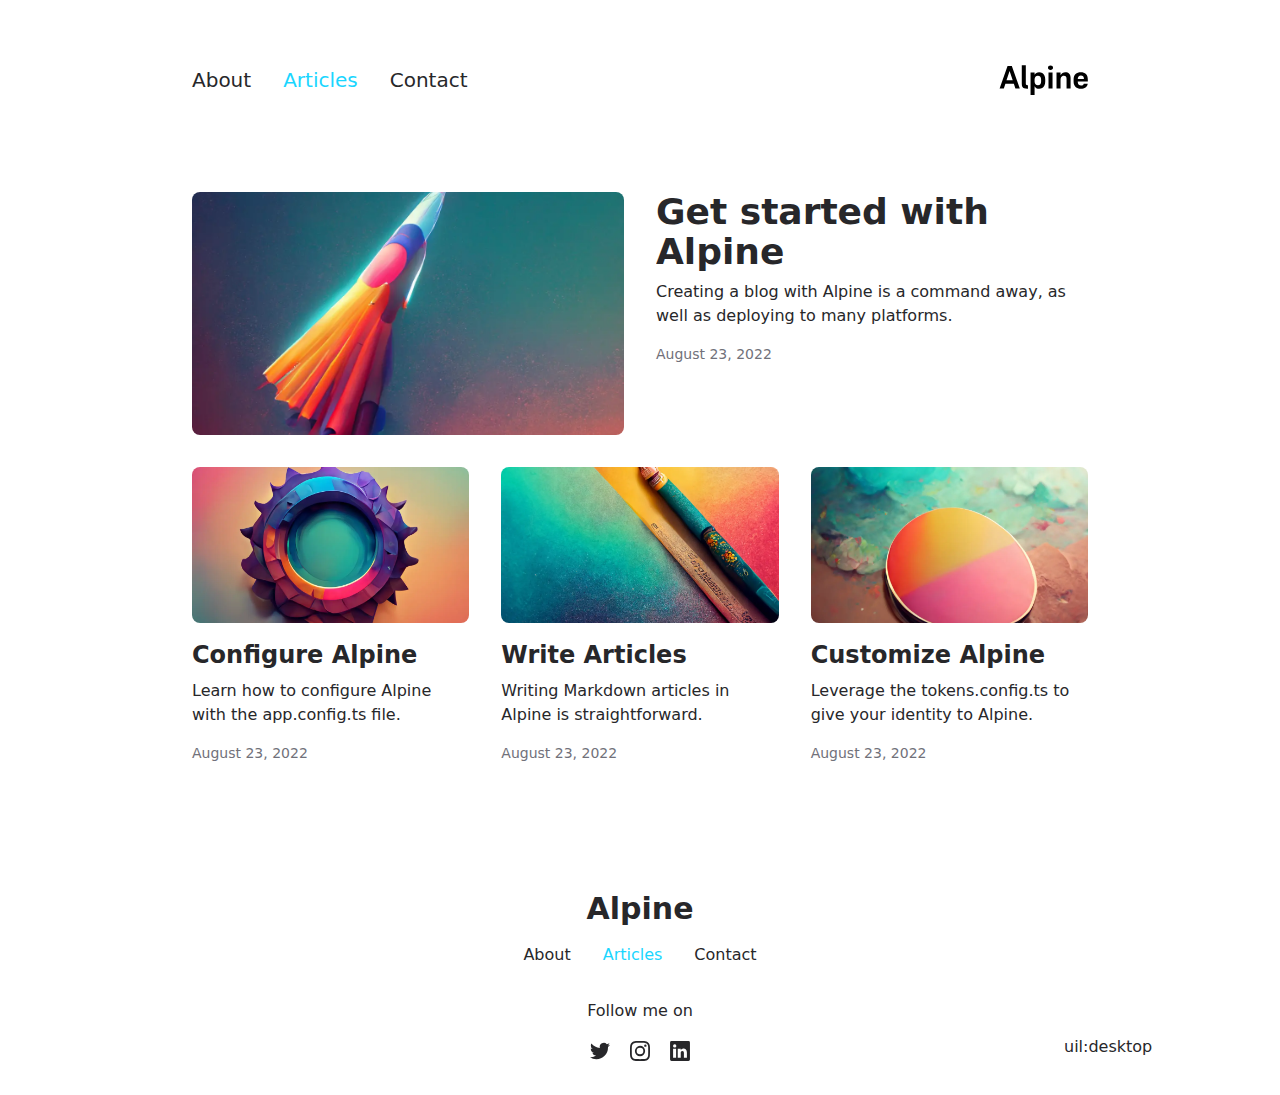
==== articles/index.html @ 78e7facb "Deploying to gh-pages from @ haithanhphan1603/blog@586677e888158ff61d21f6d44b729fbfd42bf43f 🚀" ====
<!DOCTYPE html>
<html  lang="en">
<head><meta charset="utf-8">
<meta name="viewport" content="width=device-width, initial-scale=1">
<title>Articles</title>
<meta name="twitter:card" content="summary_large_image">
<meta name="description" content="The minimalist blog theme">
<meta property="og:description" content="The minimalist blog theme">
<meta property="og:image" content="/social-card-preview.png">
<meta property="og:image:width" content="400">
<meta property="og:image:height" content="300">
<meta property="og:image:alt" content="An image showcasing my project.">
<meta property="og:title" content="Articles">
<link rel="preload" as="fetch" crossorigin="anonymous" href="/articles/_payload.json">
<link rel="stylesheet" href="/_nuxt/entry.Lnhtb9eo.css">
<link rel="stylesheet" href="/_nuxt/DocumentDrivenNotFound.0gCb8jy_.css">
<link rel="stylesheet" href="/_nuxt/ArticlesList.Lme2TAf4.css">
<link rel="stylesheet" href="/_nuxt/ArticlesListItem.BZdU_2dZ.css">
<link rel="stylesheet" href="/_nuxt/ProseA.wyvG_lUW.css">
<link rel="stylesheet" href="/_nuxt/ProseCodeInline.zIu1-oE1.css">
<link rel="modulepreload" as="script" crossorigin href="/_nuxt/entry.OSrW5Cba.js">
<link rel="modulepreload" as="script" crossorigin href="/_nuxt/NuxtImg.T6t4HsKA.js">
<link rel="modulepreload" as="script" crossorigin href="/_nuxt/document-driven.CNthUaro.js">
<link rel="modulepreload" as="script" crossorigin href="/_nuxt/DocumentDrivenEmpty.deJmZ2y0.js">
<link rel="modulepreload" as="script" crossorigin href="/_nuxt/ContentRenderer.tvuaFvgN.js">
<link rel="modulepreload" as="script" crossorigin href="/_nuxt/ContentRendererMarkdown.vue.kQW4PIlb.js">
<link rel="modulepreload" as="script" crossorigin href="/_nuxt/preview.TPAY8MlV.js">
<link rel="modulepreload" as="script" crossorigin href="/_nuxt/DocumentDrivenNotFound.-ArifGBY.js">
<link rel="modulepreload" as="script" crossorigin href="/_nuxt/page.sopPVVrr.js">
<link rel="modulepreload" as="script" crossorigin href="/_nuxt/ContentRendererMarkdown.44DGr2ez.js">
<link rel="modulepreload" as="script" crossorigin href="/_nuxt/ArticlesList.mqd8_Tom.js">
<link rel="modulepreload" as="script" crossorigin href="/_nuxt/ArticlesListItem.IqhJCBpy.js">
<link rel="modulepreload" as="script" crossorigin href="/_nuxt/date.3uOv5BcS.js">
<link rel="modulepreload" as="script" crossorigin href="/_nuxt/ProseA.qpcLcS30.js">
<link rel="modulepreload" as="script" crossorigin href="/_nuxt/ProseCodeInline.ukTe_JAl.js">
<link rel="modulepreload" as="script" crossorigin href="/_nuxt/asyncData.iLBPEeL3.js">
<link rel="modulepreload" as="script" crossorigin href="/_nuxt/query.YrNn_l_o.js">
<link rel="prefetch" as="style" href="/_nuxt/article.I7XTyhhW.css">
<link rel="prefetch" as="script" crossorigin href="/_nuxt/article.efqUaEU6.js">
<link rel="prefetch" as="script" crossorigin href="/_nuxt/default.MolYFq-t.js">
<link rel="prefetch" as="script" crossorigin href="/_nuxt/client-db.C8eiybiB.js">
<link rel="prefetch" as="script" crossorigin href="/_nuxt/slugify.3FPBMlIo.js">
<link rel="prefetch" as="style" href="/_nuxt/useStudio.3MfaGMCn.css">
<link rel="prefetch" as="script" crossorigin href="/_nuxt/useStudio.t5rrAYZ3.js">
<link rel="prefetch" as="style" href="/_nuxt/error-404._LjjY-y0.css">
<link rel="prefetch" as="script" crossorigin href="/_nuxt/error-404.4fEXOcH_.js">
<link rel="prefetch" as="style" href="/_nuxt/error-500.Ke0_YfD7.css">
<link rel="prefetch" as="script" crossorigin href="/_nuxt/error-500.U8IlgF2v.js">
<script type="module" src="/_nuxt/entry.OSrW5Cba.js" crossorigin></script><style id="pinceau-runtime-hydratable">@media{.phy[--]{--puid:vpklLT-v;}.pv-hCcj8q{max-width:var(--elements-container-maxWidth);padding-left:var(--elements-container-padding-mobile);padding-right:var(--elements-container-padding-mobile);}@media (min-width: 475px){.pv-hCcj8q{padding-left:var(--elements-container-padding-xs);padding-right:var(--elements-container-padding-xs);}}@media (min-width: 640px){.pv-hCcj8q{padding-left:var(--elements-container-padding-sm);padding-right:var(--elements-container-padding-sm);}}@media (min-width: 768px){.pv-hCcj8q{padding-left:var(--elements-container-padding-md);padding-right:var(--elements-container-padding-md);}}} </style><style id="pinceau-theme">@media { :root {--pinceau-mq: initial; --alpine-readableLine: 68ch;--alpine-backdrop-backgroundColor: #f4f4f5b3;--prose-code-inline-padding: 0.2rem 0.375rem 0.2rem 0.375rem;--prose-code-block-backdropFilter: contrast(1);--prose-code-block-border-style: solid;--prose-code-block-border-width: 1px;--prose-tbody-tr-borderBottom-style: dashed;--prose-tbody-tr-borderBottom-width: 1px;--prose-th-textAlign: inherit;--prose-thead-borderBottom-style: solid;--prose-thead-borderBottom-width: 1px;--prose-thead-border-style: solid;--prose-thead-border-width: 0px;--prose-table-textAlign: start;--prose-hr-width: 1px;--prose-hr-style: solid;--prose-li-listStylePosition: outside;--prose-ol-li-markerColor: currentColor;--prose-ol-paddingInlineStart: 21px;--prose-ol-listStyleType: decimal;--prose-ul-li-markerColor: currentColor;--prose-ul-paddingInlineStart: 21px;--prose-ul-listStyleType: disc;--prose-blockquote-border-style: solid;--prose-blockquote-border-width: 4px;--prose-blockquote-quotes: '201C' '201D' '2018' '2019';--prose-blockquote-paddingInlineStart: 24px;--prose-a-code-color-hover: currentColor;--prose-a-code-color-static: currentColor;--prose-a-hasCode-borderBottom: none;--prose-a-border-distance: 2px;--prose-a-border-color-hover: currentColor;--prose-a-border-color-static: currentColor;--prose-a-border-style-hover: solid;--prose-a-border-style-static: dashed;--prose-a-border-width: 1px;--prose-a-color-static: inherit;--prose-a-textDecoration: none;--prose-h6-margin: 3rem 0 2rem;--prose-h5-margin: 3rem 0 2rem;--prose-h4-margin: 3rem 0 2rem;--prose-h3-margin: 3rem 0 2rem;--prose-h2-margin: 3rem 0 2rem;--prose-h1-margin: 0 0 2rem;--prose-p-fontSize: 18px;--typography-lead-loose: 2;--typography-lead-relaxed: 1.625;--typography-lead-normal: 1.5;--typography-lead-snug: 1.375;--typography-lead-tight: 1.25;--typography-lead-none: 1;--typography-lead-10: 2.5rem;--typography-lead-9: 2.25rem;--typography-lead-8: 2rem;--typography-lead-7: 1.75rem;--typography-lead-6: 1.5rem;--typography-lead-5: 1.25rem;--typography-lead-4: 1rem;--typography-lead-3: .75rem;--typography-lead-2: .5rem;--typography-lead-1: .025rem;--typography-fontWeight-black: 900;--typography-fontWeight-extrabold: 800;--typography-fontWeight-bold: 700;--typography-fontWeight-semibold: 600;--typography-fontWeight-medium: 500;--typography-fontWeight-normal: 400;--typography-fontWeight-light: 300;--typography-fontWeight-extralight: 200;--typography-fontWeight-thin: 100;--typography-fontSize-9xl: 128px;--typography-fontSize-8xl: 96px;--typography-fontSize-7xl: 72px;--typography-fontSize-6xl: 60px;--typography-fontSize-5xl: 48px;--typography-fontSize-4xl: 36px;--typography-fontSize-3xl: 30px;--typography-fontSize-2xl: 24px;--typography-fontSize-xl: 20px;--typography-fontSize-lg: 18px;--typography-fontSize-base: 16px;--typography-fontSize-sm: 14px;--typography-fontSize-xs: 12px;--typography-letterSpacing-wide: 0.025em;--typography-letterSpacing-tight: -0.025em;--typography-verticalMargin-base: 24px;--typography-verticalMargin-sm: 16px;--elements-border-secondary-hover: [object Object];--elements-backdrop-background: #fffc;--elements-backdrop-filter: saturate(200%) blur(20px);--elements-container-maxWidth: 64rem;--lead-loose: 2;--lead-relaxed: 1.625;--lead-normal: 1.5;--lead-snug: 1.375;--lead-tight: 1.25;--lead-none: 1;--lead-10: 2.5rem;--lead-9: 2.25rem;--lead-8: 2rem;--lead-7: 1.75rem;--lead-6: 1.5rem;--lead-5: 1.25rem;--lead-4: 1rem;--lead-3: .75rem;--lead-2: .5rem;--lead-1: .025rem;--letterSpacing-widest: 0.1em;--letterSpacing-wider: 0.05em;--letterSpacing-wide: 0.025em;--letterSpacing-normal: 0em;--letterSpacing-tight: -0.025em;--letterSpacing-tighter: -0.05em;--fontSize-9xl: 8rem;--fontSize-8xl: 6rem;--fontSize-7xl: 4.5rem;--fontSize-6xl: 3.75rem;--fontSize-5xl: 3rem;--fontSize-4xl: 2.25rem;--fontSize-3xl: 1.875rem;--fontSize-2xl: 1.5rem;--fontSize-xl: 1.25rem;--fontSize-lg: 1.125rem;--fontSize-base: 1rem;--fontSize-sm: 0.875rem;--fontSize-xs: 0.75rem;--fontWeight-black: 900;--fontWeight-extrabold: 800;--fontWeight-bold: 700;--fontWeight-semibold: 600;--fontWeight-medium: 500;--fontWeight-normal: 400;--fontWeight-light: 300;--fontWeight-extralight: 200;--fontWeight-thin: 100;--font-mono: ui-monospace, SFMono-Regular, Menlo, Monaco, Consolas, Liberation Mono, Courier New, monospace;--font-serif: ui-serif, Georgia, Cambria, Times New Roman, Times, serif;--font-sans: ui-sans-serif, system-ui, -apple-system, BlinkMacSystemFont, Segoe UI, Roboto, Helvetica Neue, Arial, Noto Sans, sans-serif, Apple Color Emoji, Segoe UI Emoji, Segoe UI Symbol, Noto Color Emoji;--opacity-total: 1;--opacity-high: 0.8;--opacity-medium: 0.5;--opacity-soft: 0.3;--opacity-light: 0.15;--opacity-bright: 0.1;--opacity-noOpacity: 0;--borderWidth-lg: 3px;--borderWidth-md: 2px;--borderWidth-sm: 1px;--borderWidth-noBorder: 0;--space-rem-875: 0.875rem;--space-rem-625: 0.625rem;--space-rem-375: 0.375rem;--space-rem-125: 0.125rem;--space-px: 1px;--space-128: 32rem;--space-96: 24rem;--space-80: 20rem;--space-72: 18rem;--space-64: 16rem;--space-60: 15rem;--space-56: 14rem;--space-52: 13rem;--space-48: 12rem;--space-44: 11rem;--space-40: 10rem;--space-36: 9rem;--space-32: 8rem;--space-28: 7rem;--space-24: 6rem;--space-20: 5rem;--space-16: 4rem;--space-14: 3.5rem;--space-12: 3rem;--space-11: 2.75rem;--space-10: 2.5rem;--space-9: 2.25rem;--space-8: 2rem;--space-7: 1.75rem;--space-6: 1.5rem;--space-5: 1.25rem;--space-4: 1rem;--space-3: 0.75rem;--space-2: 0.5rem;--space-1: 0.25rem;--space-0: 0px;--size-full: 100%;--size-7xl: 80rem;--size-6xl: 72rem;--size-5xl: 64rem;--size-4xl: 56rem;--size-3xl: 48rem;--size-2xl: 42rem;--size-xl: 36rem;--size-lg: 32rem;--size-md: 28rem;--size-sm: 24rem;--size-xs: 20rem;--size-200: 200px;--size-104: 104px;--size-80: 80px;--size-64: 64px;--size-56: 56px;--size-48: 48px;--size-40: 40px;--size-32: 32px;--size-24: 24px;--size-20: 20px;--size-16: 16px;--size-12: 12px;--size-8: 8px;--size-6: 6px;--size-4: 4px;--size-2: 2px;--size-0: 0px;--radii-full: 9999px;--radii-3xl: 1.75rem;--radii-2xl: 1.5rem;--radii-xl: 1rem;--radii-lg: 0.75rem;--radii-md: 0.5rem;--radii-sm: 0.375rem;--radii-xs: 0.25rem;--radii-2xs: 0.125rem;--radii-none: 0px;--shadow-none: 0px 0px 0px 0px transparent;--shadow-lg: 0px 10px 15px -3px #000000, 0px 4px 6px -4px #000000;--shadow-md: 0px 4px 6px -1px #000000, 0px 2px 4px -2px #000000;--shadow-sm: 0px 1px 3px 0px #000000, 0px 1px 2px -1px #000000;--shadow-xs: 0px 1px 2px 0px #000000;--height-screen: 100vh;--width-screen: 100vw;--color-primary-900: #002e38;--color-primary-800: #005c70;--color-primary-700: #008aa9;--color-primary-600: #00b9e1;--color-primary-500: #1ad6ff;--color-primary-400: #40ddff;--color-primary-300: #66e4ff;--color-primary-200: #8deaff;--color-primary-100: #b3f1ff;--color-primary-50: #d9f8ff;--color-ruby-900: #380011;--color-ruby-800: #700021;--color-ruby-700: #a90032;--color-ruby-600: #e10043;--color-ruby-500: #ff1a5e;--color-ruby-400: #ff4079;--color-ruby-300: #ff6694;--color-ruby-200: #ff8dae;--color-ruby-100: #ffb3c9;--color-ruby-50: #ffd9e4;--color-pink-900: #380025;--color-pink-800: #70004b;--color-pink-700: #a90070;--color-pink-600: #e10095;--color-pink-500: #ff1ab2;--color-pink-400: #ff40bf;--color-pink-300: #ff66cc;--color-pink-200: #ff8dd8;--color-pink-100: #ffb3e5;--color-pink-50: #ffd9f2;--color-purple-900: #190038;--color-purple-800: #330070;--color-purple-700: #4c00a9;--color-purple-600: #6500e1;--color-purple-500: #811aff;--color-purple-400: #9640ff;--color-purple-300: #ab66ff;--color-purple-200: #c08dff;--color-purple-100: #d5b3ff;--color-purple-50: #ead9ff;--color-royalblue-900: #0b0531;--color-royalblue-800: #160a62;--color-royalblue-700: #211093;--color-royalblue-600: #2c15c4;--color-royalblue-500: #4127e8;--color-royalblue-400: #614bec;--color-royalblue-300: #806ff0;--color-royalblue-200: #a093f3;--color-royalblue-100: #c0b7f7;--color-royalblue-50: #dfdbfb;--color-indigoblue-900: #001238;--color-indigoblue-800: #002370;--color-indigoblue-700: #0035a9;--color-indigoblue-600: #0047e1;--color-indigoblue-500: #1a62ff;--color-indigoblue-400: #407cff;--color-indigoblue-300: #6696ff;--color-indigoblue-200: #8db0ff;--color-indigoblue-100: #b3cbff;--color-indigoblue-50: #d9e5ff;--color-blue-900: #002438;--color-blue-800: #004870;--color-blue-700: #006ca9;--color-blue-600: #0090e1;--color-blue-500: #1aadff;--color-blue-400: #40bbff;--color-blue-300: #66c8ff;--color-blue-200: #8dd6ff;--color-blue-100: #b3e4ff;--color-blue-50: #d9f1ff;--color-lightblue-900: #002e38;--color-lightblue-800: #005c70;--color-lightblue-700: #008aa9;--color-lightblue-600: #00b9e1;--color-lightblue-500: #1ad6ff;--color-lightblue-400: #40ddff;--color-lightblue-300: #66e4ff;--color-lightblue-200: #8deaff;--color-lightblue-100: #b3f1ff;--color-lightblue-50: #d9f8ff;--color-teal-900: #062a28;--color-teal-800: #0b544f;--color-teal-700: #117d77;--color-teal-600: #16a79e;--color-teal-500: #1cd1c6;--color-teal-400: #36e4da;--color-teal-300: #5fe9e1;--color-teal-200: #87efe9;--color-teal-100: #aff4f0;--color-teal-50: #d7faf8;--color-pear-900: #2a2b09;--color-pear-800: #545512;--color-pear-700: #7e801b;--color-pear-600: #a8aa24;--color-pear-500: #d0d32f;--color-pear-400: #d8da52;--color-pear-300: #e0e274;--color-pear-200: #e8e997;--color-pear-100: #eff0ba;--color-pear-50: #f7f8dc;--color-red-900: #380300;--color-red-800: #700700;--color-red-700: #a90a00;--color-red-600: #e10e00;--color-red-500: #ff281a;--color-red-400: #ff4c40;--color-red-300: #ff7066;--color-red-200: #ff948d;--color-red-100: #ffb7b3;--color-red-50: #ffdbd9;--color-orange-900: #381800;--color-orange-800: #702f00;--color-orange-700: #a94700;--color-orange-600: #e15e00;--color-orange-500: #ff7a1a;--color-orange-400: #ff9040;--color-orange-300: #ffa666;--color-orange-200: #ffbd8d;--color-orange-100: #ffd3b3;--color-orange-50: #ffe9d9;--color-yellow-900: #362b03;--color-yellow-800: #6d5605;--color-yellow-700: #a38108;--color-yellow-600: #daac0a;--color-yellow-500: #f5c828;--color-yellow-400: #f7d14c;--color-yellow-300: #f8da70;--color-yellow-200: #fae393;--color-yellow-100: #fcedb7;--color-yellow-50: #fdf6db;--color-green-900: #003f25;--color-green-800: #005e38;--color-green-700: #007e4a;--color-green-600: #009d5d;--color-green-500: #00bd6f;--color-green-400: #00dc82;--color-green-300: #30ffaa;--color-green-200: #83ffcc;--color-green-100: #acffdd;--color-green-50: #d6ffee;--color-gray-900: #18181B;--color-gray-800: #27272A;--color-gray-700: #3f3f46;--color-gray-600: #52525B;--color-gray-500: #71717A;--color-gray-400: #a1a1aa;--color-gray-300: #D4d4d8;--color-gray-200: #e4e4e7;--color-gray-100: #f4f4f5;--color-gray-50: #fafafa;--color-black: #0c0c0d;--color-white: #FFFFFF;--media-portrait: only screen and (orientation: portrait);--media-landscape: only screen and (orientation: landscape);--media-rm: (prefers-reduced-motion: reduce);--media-2xl: (min-width: 1536px);--media-xl: (min-width: 1280px);--media-lg: (min-width: 1024px);--media-md: (min-width: 768px);--media-sm: (min-width: 640px);--media-xs: (min-width: 475px);--alpine-body-color: var(--color-gray-800);--alpine-body-backgroundColor: var(--color-white);--prose-code-inline-fontWeight: var(--typography-fontWeight-normal);--prose-code-inline-fontSize: var(--typography-fontSize-sm);--prose-code-inline-borderRadius: var(--radii-xs);--prose-code-block-pre-padding: var(--typography-verticalMargin-sm);--prose-code-block-margin: var(--typography-verticalMargin-base) 0;--prose-code-block-fontSize: var(--typography-fontSize-sm);--prose-tbody-code-inline-fontSize: var(--typography-fontSize-sm);--prose-tbody-td-padding: var(--typography-verticalMargin-sm);--prose-th-fontWeight: var(--typography-fontWeight-semibold);--prose-th-padding: 0 var(--typography-verticalMargin-sm) var(--typography-verticalMargin-sm) var(--typography-verticalMargin-sm);--prose-table-lineHeight: var(--typography-lead-6);--prose-table-fontSize: var(--typography-fontSize-sm);--prose-table-margin: var(--typography-verticalMargin-base) 0;--prose-hr-margin: var(--typography-verticalMargin-base) 0;--prose-li-margin: var(--typography-verticalMargin-sm) 0;--prose-ol-margin: var(--typography-verticalMargin-base) 0;--prose-ul-margin: var(--typography-verticalMargin-base) 0;--prose-blockquote-margin: var(--typography-verticalMargin-base) 0;--prose-a-code-border-style: var(--prose-a-border-style-static);--prose-a-code-border-width: var(--prose-a-border-width);--prose-a-fontWeight: var(--typography-fontWeight-medium);--prose-img-margin: var(--typography-verticalMargin-base) 0;--prose-strong-fontWeight: var(--typography-fontWeight-semibold);--prose-h6-iconSize: var(--typography-fontSize-base);--prose-h6-fontWeight: var(--typography-fontWeight-semibold);--prose-h6-lineHeight: var(--typography-lead-normal);--prose-h6-fontSize: var(--typography-fontSize-lg);--prose-h5-iconSize: var(--typography-fontSize-lg);--prose-h5-fontWeight: var(--typography-fontWeight-semibold);--prose-h5-lineHeight: var(--typography-lead-snug);--prose-h5-fontSize: var(--typography-fontSize-xl);--prose-h4-iconSize: var(--typography-fontSize-lg);--prose-h4-letterSpacing: var(--typography-letterSpacing-tight);--prose-h4-fontWeight: var(--typography-fontWeight-semibold);--prose-h4-lineHeight: var(--typography-lead-snug);--prose-h4-fontSize: var(--typography-fontSize-2xl);--prose-h3-iconSize: var(--typography-fontSize-xl);--prose-h3-letterSpacing: var(--typography-letterSpacing-tight);--prose-h3-fontWeight: var(--typography-fontWeight-semibold);--prose-h3-lineHeight: var(--typography-lead-snug);--prose-h3-fontSize: var(--typography-fontSize-3xl);--prose-h2-iconSize: var(--typography-fontSize-2xl);--prose-h2-letterSpacing: var(--typography-letterSpacing-tight);--prose-h2-fontWeight: var(--typography-fontWeight-semibold);--prose-h2-lineHeight: var(--typography-lead-tight);--prose-h2-fontSize: var(--typography-fontSize-4xl);--prose-h1-iconSize: var(--typography-fontSize-3xl);--prose-h1-letterSpacing: var(--typography-letterSpacing-tight);--prose-h1-fontWeight: var(--typography-fontWeight-bold);--prose-h1-lineHeight: var(--typography-lead-tight);--prose-h1-fontSize: var(--typography-fontSize-5xl);--prose-p-br-margin: var(--typography-verticalMargin-base) 0 0 0;--prose-p-margin: var(--typography-verticalMargin-base) 0;--prose-p-lineHeight: var(--typography-lead-normal);--typography-color-primary-900: var(--color-primary-900);--typography-color-primary-800: var(--color-primary-800);--typography-color-primary-700: var(--color-primary-700);--typography-color-primary-600: var(--color-primary-600);--typography-color-primary-500: var(--color-primary-500);--typography-color-primary-400: var(--color-primary-400);--typography-color-primary-300: var(--color-primary-300);--typography-color-primary-200: var(--color-primary-200);--typography-color-primary-100: var(--color-primary-100);--typography-color-primary-50: var(--color-primary-50);--typography-font-code: var(--font-mono);--typography-font-body: var(--font-sans);--typography-font-display: var(--font-sans);--typography-body-backgroundColor: var(--color-white);--typography-body-color: var(--color-black);--elements-state-danger-borderColor-secondary: var(--color-red-200);--elements-state-danger-borderColor-primary: var(--color-red-100);--elements-state-danger-backgroundColor-secondary: var(--color-red-100);--elements-state-danger-backgroundColor-primary: var(--color-red-50);--elements-state-danger-color-secondary: var(--color-red-600);--elements-state-danger-color-primary: var(--color-red-500);--elements-state-warning-borderColor-secondary: var(--color-yellow-200);--elements-state-warning-borderColor-primary: var(--color-yellow-100);--elements-state-warning-backgroundColor-secondary: var(--color-yellow-100);--elements-state-warning-backgroundColor-primary: var(--color-yellow-50);--elements-state-warning-color-secondary: var(--color-yellow-700);--elements-state-warning-color-primary: var(--color-yellow-600);--elements-state-success-borderColor-secondary: var(--color-green-200);--elements-state-success-borderColor-primary: var(--color-green-100);--elements-state-success-backgroundColor-secondary: var(--color-green-100);--elements-state-success-backgroundColor-primary: var(--color-green-50);--elements-state-success-color-secondary: var(--color-green-600);--elements-state-success-color-primary: var(--color-green-500);--elements-state-info-borderColor-secondary: var(--color-blue-200);--elements-state-info-borderColor-primary: var(--color-blue-100);--elements-state-info-backgroundColor-secondary: var(--color-blue-100);--elements-state-info-backgroundColor-primary: var(--color-blue-50);--elements-state-info-color-secondary: var(--color-blue-600);--elements-state-info-color-primary: var(--color-blue-500);--elements-state-primary-borderColor-secondary: var(--color-primary-200);--elements-state-primary-borderColor-primary: var(--color-primary-100);--elements-state-primary-backgroundColor-secondary: var(--color-primary-100);--elements-state-primary-backgroundColor-primary: var(--color-primary-50);--elements-state-primary-color-secondary: var(--color-primary-700);--elements-state-primary-color-primary: var(--color-primary-600);--elements-surface-secondary-backgroundColor: var(--color-gray-200);--elements-surface-primary-backgroundColor: var(--color-gray-100);--elements-surface-background-base: var(--color-gray-100);--elements-border-secondary-static: var(--color-gray-200);--elements-border-primary-hover: var(--color-gray-200);--elements-border-primary-static: var(--color-gray-100);--elements-container-padding-md: var(--space-16);--elements-container-padding-sm: var(--space-12);--elements-container-padding-xs: var(--space-8);--elements-container-padding-mobile: var(--space-6);--elements-text-secondary-color-hover: var(--color-gray-700);--elements-text-secondary-color-static: var(--color-gray-500);--elements-text-primary-color-static: var(--color-gray-900);--text-6xl-lineHeight: var(--lead-none);--text-6xl-fontSize: var(--fontSize-6xl);--text-5xl-lineHeight: var(--lead-none);--text-5xl-fontSize: var(--fontSize-5xl);--text-4xl-lineHeight: var(--lead-10);--text-4xl-fontSize: var(--fontSize-4xl);--text-3xl-lineHeight: var(--lead-9);--text-3xl-fontSize: var(--fontSize-3xl);--text-2xl-lineHeight: var(--lead-8);--text-2xl-fontSize: var(--fontSize-2xl);--text-xl-lineHeight: var(--lead-7);--text-xl-fontSize: var(--fontSize-xl);--text-lg-lineHeight: var(--lead-7);--text-lg-fontSize: var(--fontSize-lg);--text-base-lineHeight: var(--lead-6);--text-base-fontSize: var(--fontSize-base);--text-sm-lineHeight: var(--lead-5);--text-sm-fontSize: var(--fontSize-sm);--text-xs-lineHeight: var(--lead-4);--text-xs-fontSize: var(--fontSize-xs);--shadow-2xl: 0px 25px 50px -12px var(--color-gray-900);--shadow-xl: 0px 20px 25px -5px var(--color-gray-400), 0px 8px 10px -6px #000000;--color-secondary-900: var(--color-gray-900);--color-secondary-800: var(--color-gray-800);--color-secondary-700: var(--color-gray-700);--color-secondary-600: var(--color-gray-600);--color-secondary-500: var(--color-gray-500);--color-secondary-400: var(--color-gray-400);--color-secondary-300: var(--color-gray-300);--color-secondary-200: var(--color-gray-200);--color-secondary-100: var(--color-gray-100);--color-secondary-50: var(--color-gray-50);--prose-a-code-background-hover: var(--typography-color-primary-50);--prose-a-code-border-color-hover: var(--typography-color-primary-500);--prose-a-color-hover: var(--typography-color-primary-500);--typography-color-secondary-900: var(--color-secondary-900);--typography-color-secondary-800: var(--color-secondary-800);--typography-color-secondary-700: var(--color-secondary-700);--typography-color-secondary-600: var(--color-secondary-600);--typography-color-secondary-500: var(--color-secondary-500);--typography-color-secondary-400: var(--color-secondary-400);--typography-color-secondary-300: var(--color-secondary-300);--typography-color-secondary-200: var(--color-secondary-200);--typography-color-secondary-100: var(--color-secondary-100);--typography-color-secondary-50: var(--color-secondary-50);--prose-code-inline-backgroundColor: var(--typography-color-secondary-100);--prose-code-inline-color: var(--typography-color-secondary-700);--prose-code-block-backgroundColor: var(--typography-color-secondary-100);--prose-code-block-color: var(--typography-color-secondary-700);--prose-code-block-border-color: var(--typography-color-secondary-200);--prose-tbody-tr-borderBottom-color: var(--typography-color-secondary-200);--prose-th-color: var(--typography-color-secondary-600);--prose-thead-borderBottom-color: var(--typography-color-secondary-200);--prose-thead-border-color: var(--typography-color-secondary-300);--prose-hr-color: var(--typography-color-secondary-200);--prose-blockquote-border-color: var(--typography-color-secondary-200);--prose-blockquote-color: var(--typography-color-secondary-500);--prose-a-code-border-color-static: var(--typography-color-secondary-400); } }@media { :root.dark {--pinceau-mq: dark; --alpine-backdrop-backgroundColor: #18181bb3;--prose-code-block-backdropFilter: contrast(1);--prose-ol-li-markerColor: currentColor;--prose-ul-li-markerColor: currentColor;--prose-a-code-color-hover: currentColor;--prose-a-code-color-static: currentColor;--prose-a-border-color-hover: currentColor;--prose-a-border-color-static: currentColor;--prose-a-color-static: inherit;--elements-backdrop-background: #0c0d0ccc;--alpine-body-color: var(--color-gray-200);--alpine-body-backgroundColor: var(--color-black);--typography-body-backgroundColor: var(--color-black);--typography-body-color: var(--color-white);--elements-state-danger-borderColor-secondary: var(--color-red-700);--elements-state-danger-borderColor-primary: var(--color-red-800);--elements-state-danger-backgroundColor-secondary: var(--color-red-800);--elements-state-danger-backgroundColor-primary: var(--color-red-900);--elements-state-danger-color-secondary: var(--color-red-200);--elements-state-danger-color-primary: var(--color-red-300);--elements-state-warning-borderColor-secondary: var(--color-yellow-700);--elements-state-warning-borderColor-primary: var(--color-yellow-800);--elements-state-warning-backgroundColor-secondary: var(--color-yellow-800);--elements-state-warning-backgroundColor-primary: var(--color-yellow-900);--elements-state-warning-color-secondary: var(--color-yellow-200);--elements-state-warning-color-primary: var(--color-yellow-400);--elements-state-success-borderColor-secondary: var(--color-green-700);--elements-state-success-borderColor-primary: var(--color-green-800);--elements-state-success-backgroundColor-secondary: var(--color-green-800);--elements-state-success-backgroundColor-primary: var(--color-green-900);--elements-state-success-color-secondary: var(--color-green-200);--elements-state-success-color-primary: var(--color-green-400);--elements-state-info-borderColor-secondary: var(--color-blue-700);--elements-state-info-borderColor-primary: var(--color-blue-800);--elements-state-info-backgroundColor-secondary: var(--color-blue-800);--elements-state-info-backgroundColor-primary: var(--color-blue-900);--elements-state-info-color-secondary: var(--color-blue-200);--elements-state-info-color-primary: var(--color-blue-400);--elements-state-primary-borderColor-secondary: var(--color-primary-700);--elements-state-primary-borderColor-primary: var(--color-primary-800);--elements-state-primary-backgroundColor-secondary: var(--color-primary-800);--elements-state-primary-backgroundColor-primary: var(--color-primary-900);--elements-state-primary-color-secondary: var(--color-primary-200);--elements-state-primary-color-primary: var(--color-primary-400);--elements-surface-secondary-backgroundColor: var(--color-gray-800);--elements-surface-primary-backgroundColor: var(--color-gray-900);--elements-surface-background-base: var(--color-gray-900);--elements-border-secondary-static: var(--color-gray-800);--elements-border-primary-hover: var(--color-gray-800);--elements-border-primary-static: var(--color-gray-900);--elements-text-secondary-color-hover: var(--color-gray-200);--elements-text-secondary-color-static: var(--color-gray-400);--elements-text-primary-color-static: var(--color-gray-50);--prose-a-code-background-hover: var(--typography-color-primary-900);--prose-a-code-border-color-hover: var(--typography-color-primary-600);--prose-a-color-hover: var(--typography-color-primary-400);--prose-code-inline-backgroundColor: var(--typography-color-secondary-800);--prose-code-inline-color: var(--typography-color-secondary-200);--prose-code-block-backgroundColor: var(--typography-color-secondary-900);--prose-code-block-color: var(--typography-color-secondary-200);--prose-code-block-border-color: var(--typography-color-secondary-800);--prose-tbody-tr-borderBottom-color: var(--typography-color-secondary-800);--prose-th-color: var(--typography-color-secondary-400);--prose-thead-borderBottom-color: var(--typography-color-secondary-800);--prose-thead-border-color: var(--typography-color-secondary-600);--prose-hr-color: var(--typography-color-secondary-800);--prose-blockquote-border-color: var(--typography-color-secondary-700);--prose-blockquote-color: var(--typography-color-secondary-400);--prose-a-code-border-color-static: var(--typography-color-secondary-600); } }</style><script>"use strict";(()=>{const a=window,e=document.documentElement,m=["dark","light"],c=window&&window.localStorage&&window.localStorage.getItem&&window.localStorage.getItem("nuxt-color-mode")||"system";let n=c==="system"?d():c;const l=e.getAttribute("data-color-mode-forced");l&&(n=l),i(n),a["__NUXT_COLOR_MODE__"]={preference:c,value:n,getColorScheme:d,addColorScheme:i,removeColorScheme:f};function i(o){const t=""+o+"",s="";e.classList?e.classList.add(t):e.className+=" "+t,s&&e.setAttribute("data-"+s,o)}function f(o){const t=""+o+"",s="";e.classList?e.classList.remove(t):e.className=e.className.replace(new RegExp(t,"g"),""),s&&e.removeAttribute("data-"+s)}function r(o){return a.matchMedia("(prefers-color-scheme"+o+")")}function d(){if(a.matchMedia&&r("").media!=="not all"){for(const o of m)if(r(":"+o).matches)return o}return"light"}})();
</script></head>
<body ><div id="__nuxt"><div class="container pv-hCcj8q pc-vpklLT app-layout" data-v-924bae44 data-v-cdba8512><!--[--><div class="nuxt-progress" style="width:0%;height:3px;opacity:0;background-size:Infinity% auto;" data-v-924bae44></div><header class="right" data-v-924bae44 data-v-54b033ed><div class="menu" data-v-54b033ed><button aria-label="Navigation Menu" data-v-54b033ed><svg width="24" height="24" viewBox="0 0 68 68" fill="currentColor" xmlns="http://www.w3.org/2000/svg" data-v-54b033ed><path d="M8 34C8 32.1362 8 31.2044 8.30448 30.4693C8.71046 29.4892 9.48915 28.7105 10.4693 28.3045C11.2044 28 12.1362 28 14 28C15.8638 28 16.7956 28 17.5307 28.3045C18.5108 28.7105 19.2895 29.4892 19.6955 30.4693C20 31.2044 20 32.1362 20 34C20 35.8638 20 36.7956 19.6955 37.5307C19.2895 38.5108 18.5108 39.2895 17.5307 39.6955C16.7956 40 15.8638 40 14 40C12.1362 40 11.2044 40 10.4693 39.6955C9.48915 39.2895 8.71046 38.5108 8.30448 37.5307C8 36.7956 8 35.8638 8 34Z" data-v-54b033ed></path><path d="M28 34C28 32.1362 28 31.2044 28.3045 30.4693C28.7105 29.4892 29.4892 28.7105 30.4693 28.3045C31.2044 28 32.1362 28 34 28C35.8638 28 36.7956 28 37.5307 28.3045C38.5108 28.7105 39.2895 29.4892 39.6955 30.4693C40 31.2044 40 32.1362 40 34C40 35.8638 40 36.7956 39.6955 37.5307C39.2895 38.5108 38.5108 39.2895 37.5307 39.6955C36.7956 40 35.8638 40 34 40C32.1362 40 31.2044 40 30.4693 39.6955C29.4892 39.2895 28.7105 38.5108 28.3045 37.5307C28 36.7956 28 35.8638 28 34Z" data-v-54b033ed></path><path d="M48 34C48 32.1362 48 31.2044 48.3045 30.4693C48.7105 29.4892 49.4892 28.7105 50.4693 28.3045C51.2044 28 52.1362 28 54 28C55.8638 28 56.7956 28 57.5307 28.3045C58.5108 28.7105 59.2895 29.4892 59.6955 30.4693C60 31.2044 60 32.1362 60 34C60 35.8638 60 36.7956 59.6955 37.5307C59.2895 38.5108 58.5108 39.2895 57.5307 39.6955C56.7956 40 55.8638 40 54 40C52.1362 40 51.2044 40 50.4693 39.6955C49.4892 39.2895 48.7105 38.5108 48.3045 37.5307C48 36.7956 48 35.8638 48 34Z" data-v-54b033ed></path></svg></button></div><div class="overlay" data-v-54b033ed><nav data-v-54b033ed data-v-127c0407><ul data-v-127c0407><!--[--><li data-v-127c0407><a href="/" class="" data-v-127c0407><span class="underline-fx" data-v-127c0407></span> About</a></li><li data-v-127c0407><a aria-current="page" href="/articles" class="router-link-active router-link-exact-active" data-v-127c0407><span class="underline-fx" data-v-127c0407></span> Articles</a></li><li data-v-127c0407><a href="/contact" class="" data-v-127c0407><span class="underline-fx" data-v-127c0407></span> Contact</a></li><!--]--></ul></nav></div><div class="logo" data-v-54b033ed><a href="/" class="" data-v-54b033ed><img src="/logo-dark.svg" class="dark-img" alt="alpine" width="89" height="31" data-v-54b033ed><img src="/logo.svg" class="light-img" alt="alpine" width="89" height="31" data-v-54b033ed></a></div><div class="main-nav" data-v-54b033ed><nav data-v-54b033ed data-v-127c0407><ul data-v-127c0407><!--[--><li data-v-127c0407><a href="/" class="" data-v-127c0407><span class="underline-fx" data-v-127c0407></span> About</a></li><li data-v-127c0407><a aria-current="page" href="/articles" class="router-link-active router-link-exact-active" data-v-127c0407><span class="underline-fx" data-v-127c0407></span> Articles</a></li><li data-v-127c0407><a href="/contact" class="" data-v-127c0407><span class="underline-fx" data-v-127c0407></span> Contact</a></li><!--]--></ul></nav></div></header><!--[--><div class="document-driven-page"><main><!--[--><div><div class="articles-list" data-v-664964bf><div class="featured" data-v-664964bf><article class="featured" data-v-664964bf data-v-d4b49497><div class="image" data-v-d4b49497><!----><a href="/articles/get-started" class="" data-v-d4b49497><img src="/articles/get-started.webp" alt="Get started with Alpine" width="16" height="9" data-v-d4b49497></a></div><div class="content" data-v-d4b49497><a href="/articles/get-started" class="headline" data-v-d4b49497><h1 data-v-d4b49497>Get started with Alpine</h1></a><p class="description" data-v-d4b49497>Creating a blog with Alpine is a command away, as well as deploying to many platforms.</p><time data-v-d4b49497>August 23, 2022</time></div></article></div><div class="layout" data-v-664964bf><!--[--><article class="" data-v-664964bf data-v-d4b49497><div class="image" data-v-d4b49497><!----><a href="/articles/configure" class="" data-v-d4b49497><img src="/articles/configure-alpine.webp" alt="Configure Alpine" width="16" height="9" data-v-d4b49497></a></div><div class="content" data-v-d4b49497><a href="/articles/configure" class="headline" data-v-d4b49497><h1 data-v-d4b49497>Configure Alpine</h1></a><p class="description" data-v-d4b49497>Learn how to configure Alpine with the app.config.ts file.</p><time data-v-d4b49497>August 23, 2022</time></div></article><article class="" data-v-664964bf data-v-d4b49497><div class="image" data-v-d4b49497><!----><a href="/articles/write-articles" class="" data-v-d4b49497><img src="/articles/write-articles.webp" alt="Write Articles" width="16" height="9" data-v-d4b49497></a></div><div class="content" data-v-d4b49497><a href="/articles/write-articles" class="headline" data-v-d4b49497><h1 data-v-d4b49497>Write Articles</h1></a><p class="description" data-v-d4b49497>Writing Markdown articles in Alpine is straightforward.</p><time data-v-d4b49497>August 23, 2022</time></div></article><article class="" data-v-664964bf data-v-d4b49497><div class="image" data-v-d4b49497><!----><a href="/articles/design-tokens" class="" data-v-d4b49497><img src="/articles/design-tokens.webp" alt="Customize Alpine" width="16" height="9" data-v-d4b49497></a></div><div class="content" data-v-d4b49497><a href="/articles/design-tokens" class="headline" data-v-d4b49497><h1 data-v-d4b49497>Customize Alpine</h1></a><p class="description" data-v-d4b49497>Leverage the tokens.config.ts to give your identity to Alpine.</p><time data-v-d4b49497>August 23, 2022</time></div></article><!--]--></div></div></div><!--]--></main></div><!--]--><footer class="center" data-v-924bae44 data-v-ad2e3b5c><a href="https://www.github.com/nuxt-themes/alpine" rel="noopener noreferrer" class="credits" data-v-ad2e3b5c>Alpine</a><div class="navigation" data-v-ad2e3b5c><nav data-v-ad2e3b5c data-v-127c0407><ul data-v-127c0407><!--[--><li data-v-127c0407><a href="/" class="" data-v-127c0407><span class="underline-fx" data-v-127c0407></span> About</a></li><li data-v-127c0407><a aria-current="page" href="/articles" class="router-link-active router-link-exact-active" data-v-127c0407><span class="underline-fx" data-v-127c0407></span> Articles</a></li><li data-v-127c0407><a href="/contact" class="" data-v-127c0407><span class="underline-fx" data-v-127c0407></span> Contact</a></li><!--]--></ul></nav></div><p class="message" data-v-ad2e3b5c>Follow me on</p><div class="icons" data-v-ad2e3b5c><div class="social" data-v-ad2e3b5c><!--[--><a href="https://twitter.com/nuxtlabs" rel="noopener noreferrer" target="_blank" title="nuxtlabs" aria-label="nuxtlabs" data-v-4d983568><svg xmlns="http://www.w3.org/2000/svg" xmlns:xlink="http://www.w3.org/1999/xlink" aria-hidden="true" role="img" class="icon" data-v-4d983568 style="" width="1em" height="1em" viewBox="0 0 24 24" data-v-15b4e49d><path fill="currentColor" d="M22 5.8a8.49 8.49 0 0 1-2.36.64a4.13 4.13 0 0 0 1.81-2.27a8.21 8.21 0 0 1-2.61 1a4.1 4.1 0 0 0-7 3.74a11.64 11.64 0 0 1-8.45-4.29a4.16 4.16 0 0 0-.55 2.07a4.09 4.09 0 0 0 1.82 3.41a4.05 4.05 0 0 1-1.86-.51v.05a4.1 4.1 0 0 0 3.3 4a3.93 3.93 0 0 1-1.1.17a4.9 4.9 0 0 1-.77-.07a4.11 4.11 0 0 0 3.83 2.84A8.22 8.22 0 0 1 3 18.34a7.93 7.93 0 0 1-1-.06a11.57 11.57 0 0 0 6.29 1.85A11.59 11.59 0 0 0 20 8.45v-.53a8.43 8.43 0 0 0 2-2.12"/></svg></a><a href="https://instagram.com/atinuxt" rel="noopener noreferrer" target="_blank" title="atinuxt" aria-label="atinuxt" data-v-4d983568><svg xmlns="http://www.w3.org/2000/svg" xmlns:xlink="http://www.w3.org/1999/xlink" aria-hidden="true" role="img" class="icon" data-v-4d983568 style="" width="1em" height="1em" viewBox="0 0 24 24" data-v-15b4e49d><path fill="currentColor" d="M17.34 5.46a1.2 1.2 0 1 0 1.2 1.2a1.2 1.2 0 0 0-1.2-1.2m4.6 2.42a7.59 7.59 0 0 0-.46-2.43a4.94 4.94 0 0 0-1.16-1.77a4.7 4.7 0 0 0-1.77-1.15a7.3 7.3 0 0 0-2.43-.47C15.06 2 14.72 2 12 2s-3.06 0-4.12.06a7.3 7.3 0 0 0-2.43.47a4.78 4.78 0 0 0-1.77 1.15a4.7 4.7 0 0 0-1.15 1.77a7.3 7.3 0 0 0-.47 2.43C2 8.94 2 9.28 2 12s0 3.06.06 4.12a7.3 7.3 0 0 0 .47 2.43a4.7 4.7 0 0 0 1.15 1.77a4.78 4.78 0 0 0 1.77 1.15a7.3 7.3 0 0 0 2.43.47C8.94 22 9.28 22 12 22s3.06 0 4.12-.06a7.3 7.3 0 0 0 2.43-.47a4.7 4.7 0 0 0 1.77-1.15a4.85 4.85 0 0 0 1.16-1.77a7.59 7.59 0 0 0 .46-2.43c0-1.06.06-1.4.06-4.12s0-3.06-.06-4.12M20.14 16a5.61 5.61 0 0 1-.34 1.86a3.06 3.06 0 0 1-.75 1.15a3.19 3.19 0 0 1-1.15.75a5.61 5.61 0 0 1-1.86.34c-1 .05-1.37.06-4 .06s-3 0-4-.06a5.73 5.73 0 0 1-1.94-.3a3.27 3.27 0 0 1-1.1-.75a3 3 0 0 1-.74-1.15a5.54 5.54 0 0 1-.4-1.9c0-1-.06-1.37-.06-4s0-3 .06-4a5.54 5.54 0 0 1 .35-1.9A3 3 0 0 1 5 5a3.14 3.14 0 0 1 1.1-.8A5.73 5.73 0 0 1 8 3.86c1 0 1.37-.06 4-.06s3 0 4 .06a5.61 5.61 0 0 1 1.86.34a3.06 3.06 0 0 1 1.19.8a3.06 3.06 0 0 1 .75 1.1a5.61 5.61 0 0 1 .34 1.9c.05 1 .06 1.37.06 4s-.01 3-.06 4M12 6.87A5.13 5.13 0 1 0 17.14 12A5.12 5.12 0 0 0 12 6.87m0 8.46A3.33 3.33 0 1 1 15.33 12A3.33 3.33 0 0 1 12 15.33"/></svg></a><a href="https://www.linkedin.com/company/nuxtlabs" rel="noopener noreferrer" target="_blank" title="LinkedIn" aria-label="LinkedIn" data-v-4d983568><svg xmlns="http://www.w3.org/2000/svg" xmlns:xlink="http://www.w3.org/1999/xlink" aria-hidden="true" role="img" class="icon" data-v-4d983568 style="" width="1em" height="1em" viewBox="0 0 24 24" data-v-15b4e49d><path fill="currentColor" d="M20.47 2H3.53a1.45 1.45 0 0 0-1.47 1.43v17.14A1.45 1.45 0 0 0 3.53 22h16.94a1.45 1.45 0 0 0 1.47-1.43V3.43A1.45 1.45 0 0 0 20.47 2M8.09 18.74h-3v-9h3ZM6.59 8.48a1.56 1.56 0 1 1 0-3.12a1.57 1.57 0 1 1 0 3.12m12.32 10.26h-3v-4.83c0-1.21-.43-2-1.52-2A1.65 1.65 0 0 0 12.85 13a2 2 0 0 0-.1.73v5h-3v-9h3V11a3 3 0 0 1 2.71-1.5c2 0 3.45 1.29 3.45 4.06Z"/></svg></a><!--]--></div><div class="color-mode-switch" data-v-ad2e3b5c><button aria-label="Color Mode" data-v-ad2e3b5c data-v-837e7bee><span data-v-837e7bee></span></button></div></div></footer><!--]--></div></div><script type="application/json" id="__NUXT_DATA__" data-ssr="true" data-src="/articles/_payload.json">[{"state":1,"once":79,"_errors":81,"serverRendered":51,"path":7,"prerenderedAt":84},["Reactive",2],{"$sdd-pages":3,"$sdd-surrounds":29,"$sdd-globals":47,"$scolor-mode":49,"$sdd-navigation":52,"$sicons":70},["ShallowRef",4],["ShallowReactive",5],{"/articles":6},{"_path":7,"_dir":8,"_draft":9,"_partial":9,"_locale":8,"title":10,"description":8,"layout":11,"body":12,"_type":24,"_id":25,"_source":26,"_file":27,"_extension":28},"/articles","",false,"Articles","page",{"type":13,"children":14,"toc":21},"root",[15],{"type":16,"tag":17,"props":18,"children":20},"element","articles-list",{"path":19},"articles",[],{"title":8,"searchDepth":22,"depth":22,"links":23},2,[],"markdown","content:2.articles.md","content","2.articles.md","md",["ShallowRef",30],["ShallowReactive",31],{"/articles":32},[33,42],{"_path":34,"_dir":8,"_draft":9,"_partial":9,"_locale":8,"title":35,"description":36,"layout":37,"head":38,"_type":24,"_id":40,"_source":26,"_file":41,"_extension":28},"/","About","An open source blog theme powered by Nuxt.","default",{"title":39},"Alpine","content:1.index.md","1.index.md",{"_path":43,"_dir":8,"_draft":9,"_partial":9,"_locale":8,"title":44,"description":8,"layout":37,"_type":24,"_id":45,"_source":26,"_file":46,"_extension":28},"/contact","Contact","content:3.contact.md","3.contact.md",["ShallowRef",48],{},{"preference":50,"value":50,"unknown":51,"forced":9},"system",true,[53,54,69],{"title":35,"_path":34,"layout":37},{"title":10,"_path":7,"children":55,"layout":11},[56,60,63,66],{"title":57,"_path":58,"layout":59},"Get started with Alpine","/articles/get-started","article",{"title":61,"_path":62,"layout":59},"Configure Alpine","/articles/configure",{"title":64,"_path":65,"layout":59},"Write Articles","/articles/write-articles",{"title":67,"_path":68,"layout":59},"Customize Alpine","/articles/design-tokens",{"title":44,"_path":43,"layout":37},{"uil:twitter":71,"uil:instagram":75,"uil:linkedin":77},{"left":72,"top":72,"width":73,"height":73,"rotate":72,"vFlip":9,"hFlip":9,"body":74},0,24,"\u003Cpath fill=\"currentColor\" d=\"M22 5.8a8.49 8.49 0 0 1-2.36.64a4.13 4.13 0 0 0 1.81-2.27a8.21 8.21 0 0 1-2.61 1a4.1 4.1 0 0 0-7 3.74a11.64 11.64 0 0 1-8.45-4.29a4.16 4.16 0 0 0-.55 2.07a4.09 4.09 0 0 0 1.82 3.41a4.05 4.05 0 0 1-1.86-.51v.05a4.1 4.1 0 0 0 3.3 4a3.93 3.93 0 0 1-1.1.17a4.9 4.9 0 0 1-.77-.07a4.11 4.11 0 0 0 3.83 2.84A8.22 8.22 0 0 1 3 18.34a7.93 7.93 0 0 1-1-.06a11.57 11.57 0 0 0 6.29 1.85A11.59 11.59 0 0 0 20 8.45v-.53a8.43 8.43 0 0 0 2-2.12\"/>",{"left":72,"top":72,"width":73,"height":73,"rotate":72,"vFlip":9,"hFlip":9,"body":76},"\u003Cpath fill=\"currentColor\" d=\"M17.34 5.46a1.2 1.2 0 1 0 1.2 1.2a1.2 1.2 0 0 0-1.2-1.2m4.6 2.42a7.59 7.59 0 0 0-.46-2.43a4.94 4.94 0 0 0-1.16-1.77a4.7 4.7 0 0 0-1.77-1.15a7.3 7.3 0 0 0-2.43-.47C15.06 2 14.72 2 12 2s-3.06 0-4.12.06a7.3 7.3 0 0 0-2.43.47a4.78 4.78 0 0 0-1.77 1.15a4.7 4.7 0 0 0-1.15 1.77a7.3 7.3 0 0 0-.47 2.43C2 8.94 2 9.28 2 12s0 3.06.06 4.12a7.3 7.3 0 0 0 .47 2.43a4.7 4.7 0 0 0 1.15 1.77a4.78 4.78 0 0 0 1.77 1.15a7.3 7.3 0 0 0 2.43.47C8.94 22 9.28 22 12 22s3.06 0 4.12-.06a7.3 7.3 0 0 0 2.43-.47a4.7 4.7 0 0 0 1.77-1.15a4.85 4.85 0 0 0 1.16-1.77a7.59 7.59 0 0 0 .46-2.43c0-1.06.06-1.4.06-4.12s0-3.06-.06-4.12M20.14 16a5.61 5.61 0 0 1-.34 1.86a3.06 3.06 0 0 1-.75 1.15a3.19 3.19 0 0 1-1.15.75a5.61 5.61 0 0 1-1.86.34c-1 .05-1.37.06-4 .06s-3 0-4-.06a5.73 5.73 0 0 1-1.94-.3a3.27 3.27 0 0 1-1.1-.75a3 3 0 0 1-.74-1.15a5.54 5.54 0 0 1-.4-1.9c0-1-.06-1.37-.06-4s0-3 .06-4a5.54 5.54 0 0 1 .35-1.9A3 3 0 0 1 5 5a3.14 3.14 0 0 1 1.1-.8A5.73 5.73 0 0 1 8 3.86c1 0 1.37-.06 4-.06s3 0 4 .06a5.61 5.61 0 0 1 1.86.34a3.06 3.06 0 0 1 1.19.8a3.06 3.06 0 0 1 .75 1.1a5.61 5.61 0 0 1 .34 1.9c.05 1 .06 1.37.06 4s-.01 3-.06 4M12 6.87A5.13 5.13 0 1 0 17.14 12A5.12 5.12 0 0 0 12 6.87m0 8.46A3.33 3.33 0 1 1 15.33 12A3.33 3.33 0 0 1 12 15.33\"/>",{"left":72,"top":72,"width":73,"height":73,"rotate":72,"vFlip":9,"hFlip":9,"body":78},"\u003Cpath fill=\"currentColor\" d=\"M20.47 2H3.53a1.45 1.45 0 0 0-1.47 1.43v17.14A1.45 1.45 0 0 0 3.53 22h16.94a1.45 1.45 0 0 0 1.47-1.43V3.43A1.45 1.45 0 0 0 20.47 2M8.09 18.74h-3v-9h3ZM6.59 8.48a1.56 1.56 0 1 1 0-3.12a1.57 1.57 0 1 1 0 3.12m12.32 10.26h-3v-4.83c0-1.21-.43-2-1.52-2A1.65 1.65 0 0 0 12.85 13a2 2 0 0 0-.1.73v5h-3v-9h3V11a3 3 0 0 1 2.71-1.5c2 0 3.45 1.29 3.45 4.06Z\"/>",["Reactive",80],["Set"],["Reactive",82],{"articles":83},null,1704442786835]</script>
<script>window.__NUXT__={};window.__NUXT__.config={public:{FORMSPREE_URL:"",plausible:{hashMode:false,trackLocalhost:false,domain:"",apiHost:"https://plausible.io",autoPageviews:true,autoOutboundTracking:false},studio:{apiURL:"https://api.nuxt.studio"},mdc:{components:{prose:true,map:{p:"prose-p",a:"prose-a",blockquote:"prose-blockquote","code-inline":"prose-code-inline",code:"ProseCodeInline",em:"prose-em",h1:"prose-h1",h2:"prose-h2",h3:"prose-h3",h4:"prose-h4",h5:"prose-h5",h6:"prose-h6",hr:"prose-hr",img:"prose-img",ul:"prose-ul",ol:"prose-ol",li:"prose-li",strong:"prose-strong",table:"prose-table",thead:"prose-thead",tbody:"prose-tbody",td:"prose-td",th:"prose-th",tr:"prose-tr"}},headings:{anchorLinks:{h1:false,h2:true,h3:true,h4:true,h5:false,h6:false}}},content:{locales:[],defaultLocale:"",integrity:1704442760962,experimental:{stripQueryParameters:false,advanceQuery:false,clientDB:false},respectPathCase:false,api:{baseURL:"/api/_content"},navigation:{fields:["navTitle","layout"]},tags:{p:"prose-p",a:"prose-a",blockquote:"prose-blockquote","code-inline":"prose-code-inline",code:"ProseCodeInline",em:"prose-em",h1:"prose-h1",h2:"prose-h2",h3:"prose-h3",h4:"prose-h4",h5:"prose-h5",h6:"prose-h6",hr:"prose-hr",img:"prose-img",ul:"prose-ul",ol:"prose-ol",li:"prose-li",strong:"prose-strong",table:"prose-table",thead:"prose-thead",tbody:"prose-tbody",td:"prose-td",th:"prose-th",tr:"prose-tr"},highlight:{theme:{default:"github-light",dark:"github-dark"},preload:["json","js","ts","html","css","vue","diff","shell","markdown","yaml","bash","ini","c","cpp"]},wsUrl:"",documentDriven:{page:true,navigation:true,surround:true,globals:{},layoutFallbacks:["theme"],injectPage:true},host:"",trailingSlash:false,search:"",contentHead:true,anchorLinks:{depth:4,exclude:[1]}}},app:{baseURL:"/",buildAssetsDir:"/_nuxt/",cdnURL:""}}</script></body>
</html>
---- _nuxt/entry.Lnhtb9eo.css ----
body{background-color:var(--alpine-body-backgroundColor);color:var(--alpine-body-color)}.light-img{display:block}.dark-img{display:none}@media (prefers-color-scheme:dark){html:not(.light) .dark-img{display:block}html:not(.light) .light-img{display:none}}html.dark .dark-img{display:block}html.dark .light-img{display:none}html{-webkit-font-smoothing:antialiased;-moz-osx-font-smoothing:grayscale}.sr-only{height:1px!important;margin:-1px!important;overflow:hidden!important;padding:0!important;position:absolute!important;width:1px!important;clip:rect(0,0,0,0)!important;border:0!important;white-space:nowrap!important}*,:after,:before{border:0 solid #e5e7eb;box-sizing:border-box}html{line-height:1.5;-webkit-text-size-adjust:100%;font-family:ui-sans-serif,system-ui,-apple-system,BlinkMacSystemFont,Segoe UI,Roboto,Helvetica Neue,Arial,Noto Sans,sans-serif,Apple Color Emoji,Segoe UI Emoji,Segoe UI Symbol,Noto Color Emoji;-moz-tab-size:4;-o-tab-size:4;tab-size:4}body{line-height:inherit;margin:0}hr{border-top-width:1px;color:inherit;height:0}abbr:where([title]){-webkit-text-decoration:underline dotted;text-decoration:underline dotted}h1,h2,h3,h4,h5,h6{font-size:inherit;font-weight:inherit}a{color:inherit;text-decoration:inherit}b,strong{font-weight:bolder}code,kbd,pre,samp{font-family:ui-monospace,SFMono-Regular,Menlo,Monaco,Consolas,Liberation Mono,Courier New,monospace;font-size:1em}small{font-size:80%}sub,sup{font-size:75%;line-height:0;position:relative;vertical-align:baseline}sub{bottom:-.25em}sup{top:-.5em}table{border-collapse:collapse;border-color:inherit;text-indent:0}button,input,optgroup,select,textarea{color:inherit;font-family:inherit;font-size:100%;font-weight:inherit;line-height:inherit;margin:0;padding:0}button,select{text-transform:none}[type=button],[type=reset],[type=submit],button{-webkit-appearance:button;background-color:transparent;background-image:none}:-moz-focusring{outline:auto}:-moz-ui-invalid{box-shadow:none}progress{vertical-align:baseline}::-webkit-inner-spin-button,::-webkit-outer-spin-button{height:auto}[type=search]{-webkit-appearance:textfield;outline-offset:-2px}::-webkit-search-decoration{-webkit-appearance:none}::-webkit-file-upload-button{-webkit-appearance:button;font:inherit}summary{display:list-item}blockquote,dd,dl,figure,h1,h2,h3,h4,h5,h6,hr,p,pre{margin:0}fieldset{margin:0}fieldset,legend{padding:0}menu,ol,ul{list-style:none;margin:0;padding:0}textarea{resize:vertical}input::-moz-placeholder,textarea::-moz-placeholder{color:#9ca3af;opacity:1}input::placeholder,textarea::placeholder{color:#9ca3af;opacity:1}[role=button],button{cursor:pointer}:disabled{cursor:default}audio,canvas,embed,iframe,img,object,svg,video{display:block;vertical-align:middle}img,video{height:auto;max-width:100%}[hidden]{display:none}.nuxt-progress{background:repeating-linear-gradient(90deg,#00dc82 0,#34cdfe 50%,#0047e1);left:0;opacity:1;position:fixed;right:0;top:0;transition:width .1s,height .4s,opacity .4s;width:0;z-index:999999}nav ul[data-v-127c0407]{display:flex;flex-direction:column;gap:var(--space-4);justify-content:center;width:100%}@media (min-width:640px){nav ul[data-v-127c0407]{flex-direction:row;gap:var(--space-8)}}nav ul a[data-v-127c0407]{position:relative}nav ul a.router-link-active[data-v-127c0407]{color:var(--color-primary-500)}nav ul a .underline-fx[data-v-127c0407]{background-color:currentColor;bottom:-4px;height:1px;position:absolute;transition:width .2s ease-in-out;width:0}a:hover :is(nav ul a .underline-fx):is(nav ul a .underline-fx[data-v-127c0407]){width:100%}header[data-v-54b033ed]{--header-padding:var(--space-16);--logo-height:var(--space-8);align-items:center;display:grid;gap:var(--space-4);grid-template-columns:repeat(12,minmax(0,1fr));padding-bottom:var(--header-padding);padding-top:var(--header-padding);position:relative}header .menu[data-v-54b033ed]{display:flex;position:absolute}header .menu[data-v-54b033ed] :hover{color:var(--color-primary-500)}.left :is(header .menu):is(header .menu[data-v-54b033ed]){right:0}@media (min-width:640px){header .menu[data-v-54b033ed]{display:none}}header .overlay[data-v-54b033ed]{-webkit-backdrop-filter:blur(20px);backdrop-filter:blur(20px);background-color:var(--alpine-backdrop-backgroundColor);border:1px solid var(--color-gray-200);border-radius:var(--radii-md);font-size:var(--text-lg-fontSize);font-weight:var(--fontWeight-medium);line-height:var(--text-lg-lineHeight);padding:var(--space-6);padding-right:var(--space-24);perspective:2000px;position:absolute;top:calc(var(--header-padding) + var(--logo-height) + var(--space-2));transform-origin:top;transition:all .25s;will-change:opacity,transform}header .overlay[data-v-54b033ed]:not(.show){opacity:0;transform:translateY(-10px) rotateY(-8deg) rotateX(-20deg)}.left :is(header .overlay:not(.show)):is(header .overlay[data-v-54b033ed]:not(.show)){transform:translateY(-10px) rotateY(8deg) rotateX(-20deg)}header .overlay[data-v-54b033ed]:not(.show){pointer-events:none}.left :is(header .overlay):is(header .overlay[data-v-54b033ed]){padding:var(--space-6);padding-left:var(--space-16);right:0;text-align:right}@media (min-width:640px){header .overlay[data-v-54b033ed]{display:none}}:root.dark header .overlay[data-v-54b033ed]{border-color:var(--color-gray-800)}header .logo[data-v-54b033ed]{display:flex;grid-column:span 12/span 12;height:var(--logo-height)}header .logo a[data-v-54b033ed]{display:flex}.center :is(header .logo):is(header .logo[data-v-54b033ed]){grid-column:span 12/span 12;justify-content:center}.right :is(header .logo):is(header .logo[data-v-54b033ed]){justify-content:flex-end}@media (min-width:640px){header .logo[data-v-54b033ed]{grid-column:span 4/span 4;grid-column-start:auto}.right :is(header .logo):is(header .logo[data-v-54b033ed]){order:2}}header .logo .fallback[data-v-54b033ed]{font-size:var(--text-2xl-fontSize);font-weight:var(--fontWeight-semibold);line-height:var(--text-2xl-lineHeight)}header .main-nav[data-v-54b033ed]{display:none}@media (min-width:640px){header .main-nav[data-v-54b033ed]{display:flex;font-size:var(--text-xl-fontSize);font-weight:var(--fontWeight-medium);grid-column:span 8/span 8;line-height:var(--text-xl-lineHeight)}.center :is(header .main-nav):is(header .main-nav[data-v-54b033ed]){grid-column:span 12/span 12;justify-content:center}.right :is(header .main-nav):is(header .main-nav[data-v-54b033ed]){justify-content:flex-start}.left :is(header .main-nav):is(header .main-nav[data-v-54b033ed]){justify-content:flex-end}}.icon[data-v-15b4e49d]{display:inline-block;vertical-align:middle}a[data-v-4d983568]{--social-icon-size:24px;display:flex;height:24px;height:var(--social-icon-size);width:24px;width:var(--social-icon-size)}a[data-v-4d983568] :hover{color:var(--color-primary-500)}a svg[data-v-4d983568]{height:100%;width:100%}button[data-v-837e7bee]{display:flex;--color-mode-switcher-size:24px;height:24px;height:var(--color-mode-switcher-size);width:24px;width:var(--color-mode-switcher-size)}button[data-v-837e7bee] :hover{color:var(--color-primary-500)}button svg[data-v-837e7bee]{height:100%;width:100%}footer[data-v-ad2e3b5c]{align-items:center;display:flex;flex-direction:column;margin-top:var(--space-24);padding-bottom:var(--space-8);padding-top:var(--space-8)}footer.left[data-v-ad2e3b5c]{align-items:flex-start}footer.right[data-v-ad2e3b5c]{align-items:flex-end}@media (min-width:768px){footer[data-v-ad2e3b5c]{min-height:var(--space-36)}}footer .credits[data-v-ad2e3b5c]{font-size:var(--text-3xl-fontSize);font-weight:var(--fontWeight-bold);line-height:var(--text-3xl-lineHeight);margin-bottom:var(--space-4)}footer .navigation[data-v-ad2e3b5c]{display:none}@media (min-width:640px){footer .navigation[data-v-ad2e3b5c]{display:flex;font-size:var(--text-base-fontSize);font-weight:var(--fontWeight-medium);line-height:var(--text-base-lineHeight);margin-bottom:var(--space-8)}}footer .message[data-v-ad2e3b5c]{margin-bottom:var(--space-4);text-align:center}footer .icons[data-v-ad2e3b5c]{display:grid;gap:var(--space-4);grid-template-columns:repeat(12,minmax(0,1fr));width:100%}.left :is(footer .icons):is(footer .icons[data-v-ad2e3b5c]){align-items:center;display:flex;justify-content:space-between}.right :is(footer .icons):is(footer .icons[data-v-ad2e3b5c]){align-items:center;display:flex;flex-direction:row-reverse;justify-content:space-between}footer .icons .social[data-v-ad2e3b5c]{display:flex;gap:var(--space-4);grid-column:span 12/span 12;justify-content:center}@media (min-width:475px){footer .icons .social[data-v-ad2e3b5c]{grid-column:span 4/span 4;grid-column-start:5}}footer .icons .color-mode-switch[data-v-ad2e3b5c]{display:flex;grid-column:span 12/span 12;justify-content:center}@media (min-width:475px){footer .icons .color-mode-switch[data-v-ad2e3b5c]{grid-column:span 2/span 2;grid-column-start:11;justify-content:flex-end}}.container[data-v-cdba8512]{margin-inline-end:auto;margin-inline-start:auto;width:100%}.app-layout[data-v-924bae44]{min-width:var(--size-xs)}html{font-family:var(--font-sans)}
---- _nuxt/DocumentDrivenNotFound.0gCb8jy_.css ----
section[data-v-84b9e423]{align-items:center;display:flex;flex-direction:column;justify-content:center;min-height:50vh}section .message[data-v-84b9e423]{font-size:var(--text-3xl-fontSize);font-weight:var(--fontWeight-medium);line-height:var(--text-3xl-lineHeight)}section .status[data-v-84b9e423]{font-size:var(--text-6xl-fontSize);line-height:var(--text-6xl-lineHeight);margin-bottom:var(--space-12);margin-top:var(--space-12)}section a[data-v-84b9e423]{align-items:center;display:flex;position:relative}section a .icon[data-v-84b9e423]{height:var(--space-5);position:absolute;right:calc(0px - var(--space-1));transform:translate(100%);width:var(--space-5)}
---- _nuxt/ArticlesList.Lme2TAf4.css ----
@media (min-width:640px){.articles-list[data-v-664964bf]{padding-left:var(--space-12);padding-right:var(--space-12)}}@media (min-width:768px){.articles-list[data-v-664964bf]{padding-left:0;padding-right:0}}.articles-list .featured[data-v-664964bf]{margin-bottom:var(--space-12);margin-top:var(--space-12)}@media (min-width:768px){.articles-list .featured[data-v-664964bf]{margin-bottom:var(--space-8);margin-top:var(--space-8)}}.articles-list .layout[data-v-664964bf]{display:grid;gap:var(--space-12);grid-template-columns:repeat(1,minmax(0,1fr))}@media (min-width:768px){.articles-list .layout[data-v-664964bf]{gap:var(--space-8);grid-template-columns:repeat(2,minmax(0,1fr))}}@media (min-width:1024px){.articles-list .layout[data-v-664964bf]{grid-template-columns:repeat(3,minmax(0,1fr))}}.tour[data-v-664964bf]{align-items:center;display:flex;flex-direction:column;justify-content:center;min-height:30vh}
---- _nuxt/ArticlesListItem.BZdU_2dZ.css ----
article[data-v-d4b49497]{display:flex;flex-direction:column;gap:var(--space-4)}@media (min-width:768px){article.featured[data-v-d4b49497]{flex-direction:row;gap:var(--space-8)}}article img[data-v-d4b49497]{aspect-ratio:16/9;border-radius:var(--radii-md);-o-object-fit:cover;object-fit:cover;width:100%}article .image[data-v-d4b49497]{flex:1}article .image div[data-v-d4b49497]{display:flex;flex-wrap:true;gap:var(--space-2);margin-left:var(--space-2);margin-top:var(--space-2);position:absolute}article .image div span[data-v-d4b49497]{border-radius:var(--radii-sm);font-size:var(--text-xs-fontSize);font-weight:700;line-height:var(--text-xs-lineHeight);padding:var(--space-1)}article .content[data-v-d4b49497]{display:flex;flex:1;flex-direction:column}article .content .headline[data-v-d4b49497]{display:-webkit-box;font-size:var(--text-2xl-fontSize);font-weight:var(--fontWeight-semibold);line-height:var(--text-2xl-lineHeight);margin-bottom:var(--space-2);overflow:hidden;-webkit-box-orient:vertical;-webkit-line-clamp:2}.featured :is(article .content .headline):is(article .content .headline[data-v-d4b49497]){display:-webkit-box;font-size:var(--text-4xl-fontSize);line-height:var(--text-4xl-lineHeight);overflow:hidden;-webkit-box-orient:vertical;-webkit-line-clamp:3}article .content .description[data-v-d4b49497]{display:-webkit-box;margin-bottom:var(--space-4);overflow:hidden;-webkit-box-orient:vertical;-webkit-line-clamp:2}.featured :is(article .content .description):is(article .content .description[data-v-d4b49497]){display:-webkit-box;overflow:hidden;-webkit-box-orient:vertical;-webkit-line-clamp:4}article .content time[data-v-d4b49497]{font-size:var(--text-sm-fontSize);line-height:var(--text-sm-lineHeight)}:root.dark article .content time[data-v-d4b49497],article .content time[data-v-d4b49497]{color:var(--color-gray-500)}
---- _nuxt/ProseA.wyvG_lUW.css ----
a[data-v-cd88a85d]{border-bottom:var(--prose-a-border-width) var(--prose-a-border-style-static) var(--prose-a-border-color-static);color:var(--prose-a-color-static);font-family:var(--typography-font-body);font-weight:var(--prose-a-fontWeight);padding-bottom:var(--prose-a-border-distance);-webkit-text-decoration:var(--prose-a-textDecoration);text-decoration:var(--prose-a-textDecoration)}a[data-v-cd88a85d]:hover{border-color:var(--prose-a-border-color-hover);border-style:var(--prose-a-border-style-hover);color:var(--prose-a-color-hover)}a[data-v-cd88a85d]:has(img){border-width:0}a[data-v-cd88a85d]:has(code){border-bottom:var(--prose-a-hasCode-borderBottom)}a[data-v-cd88a85d]:has(code) code{border-color:var(--prose-a-code-border-color-static);border-style:var(--prose-a-code-border-style);border-width:var(--prose-a-code-border-width);color:var(--prose-a-code-color-static)}a[data-v-cd88a85d]:has(code):hover{border-bottom:var(--prose-a-hasCode-borderBottom)}a[data-v-cd88a85d]:has(code):hover code{background-color:var(--prose-a-code-background-hover);border-color:var(--prose-a-code-border-color-hover);color:var(--prose-a-code-color-hover)}
---- _nuxt/ProseCodeInline.zIu1-oE1.css ----
code[data-v-822cb3b8]{background-color:var(--prose-code-inline-backgroundColor);border-radius:var(--prose-code-inline-borderRadius);color:var(--prose-code-inline-color);font-family:var(--typography-font-code);font-size:var(--prose-code-inline-fontSize);font-weight:var(--prose-code-inline-fontWeight);margin-left:1px;margin-right:1px;padding:var(--prose-code-inline-padding)}tbody code[data-v-822cb3b8]{font-size:var(--prose-tbody-code-inline-fontSize)}h1 a code[data-v-822cb3b8],h2 a code[data-v-822cb3b8],h3 a code[data-v-822cb3b8],h4 a code[data-v-822cb3b8],h5 a code[data-v-822cb3b8],h6 a code[data-v-822cb3b8]{border-radius:var(--prose-code-inline-borderRadius);color:inherit;font-size:.777777em;padding:.15em .5em}
---- _nuxt/article.I7XTyhhW.css ----
article[data-v-744806aa]{margin-left:auto;margin-right:auto;max-width:var(--alpine-readableLine);padding-bottom:var(--space-4);padding-top:var(--space-4)}@media (min-width:640px){article[data-v-744806aa]{padding-bottom:var(--space-12);padding-top:var(--space-12)}}article .back[data-v-744806aa]{align-items:center;border-bottom:1px solid var(--elements-border-secondary-static);display:inline-flex;font-size:var(--text-lg-fontSize)}article .back[data-v-744806aa] svg{height:var(--size-16);margin-right:var(--space-2);width:var(--size-16)}article header[data-v-744806aa]{margin-bottom:var(--space-12);margin-top:var(--space-16)}article .title[data-v-744806aa]{font-size:var(--text-5xl-fontSize);font-weight:var(--fontWeight-semibold);line-height:var(--text-5xl-lineHeight);margin-bottom:var(--space-4)}article time[data-v-744806aa]{color:var(--elements-text-secondary-color-static)}article .prose .back-to-top[data-v-744806aa]{align-items:center;display:flex;justify-content:flex-end;width:100%}article .prose .back-to-top a[data-v-744806aa]{cursor:pointer;font-size:var(--text-lg-fontSize)}article .prose[data-v-744806aa] h1{display:none}
---- _nuxt/useStudio.3MfaGMCn.css ----
body.__preview_enabled{padding-bottom:50px}#__nuxt_preview[data-v-58b7a1ee]{align-items:center;-webkit-backdrop-filter:blur(20px);backdrop-filter:blur(20px);background:#ffffff4d;border-top:1px solid #eee;bottom:-60px;color:#000;display:flex;font-family:Helvetica,sans-serif;font-size:16px;font-weight:500;gap:10px;height:50px;justify-content:center;left:0;position:fixed;right:0;transition:bottom .3s ease-in-out;z-index:10000}#__nuxt_preview.__preview_ready[data-v-58b7a1ee]{bottom:0}#__preview_background[data-v-58b7a1ee]{-webkit-backdrop-filter:blur(8px);backdrop-filter:blur(8px);background:#ffffff4d;height:100vh;left:0;position:fixed;top:0;width:100vw;z-index:9000}#__preview_loader[data-v-58b7a1ee]{align-items:center;color:#000;display:flex;flex-direction:column;font-family:system-ui,-apple-system,BlinkMacSystemFont,Segoe UI,Roboto,Oxygen,Ubuntu,Cantarell,Open Sans,Helvetica Neue,sans-serif;font-size:1.4rem;gap:8px;left:50%;position:fixed;top:50%;transform:translate(-50%,-50%);z-index:9500}#__preview_loader p[data-v-58b7a1ee]{margin:10px 0}.dark #__preview_background[data-v-58b7a1ee],.dark-mode #__preview_background[data-v-58b7a1ee]{background:#0000004d}.dark #__preview_loader[data-v-58b7a1ee],.dark-mode #__preview_loader[data-v-58b7a1ee]{color:#fff}.preview-loading-enter-active[data-v-58b7a1ee],.preview-loading-leave-active[data-v-58b7a1ee]{transition:opacity .4s}.preview-loading-enter[data-v-58b7a1ee],.preview-loading-leave-to[data-v-58b7a1ee]{opacity:0}#__preview_loading_icon[data-v-58b7a1ee]{animation:spin-58b7a1ee 1s linear infinite}.dark #__nuxt_preview[data-v-58b7a1ee],.dark-mode #__nuxt_preview[data-v-58b7a1ee]{background:#0000004d;border-top:1px solid #111;color:#fff}#__nuxt_preview svg[data-v-58b7a1ee]{color:#000;display:inline-block;height:30px;width:30px}.dark #__nuxt_preview svg[data-v-58b7a1ee],.dark-mode #__nuxt_preview svg[data-v-58b7a1ee]{color:#fff}button[data-v-58b7a1ee]{background:transparent;border:1px solid rgba(0,0,0,.2);border-radius:3px;box-shadow:none;color:#000c;cursor:pointer;display:inline-block;font-size:14px;font-weight:400;line-height:1rem;margin:0;padding:4px 10px;text-align:center;transition:none;width:auto}button[data-v-58b7a1ee]:hover{border-color:#0006;color:#000000e6}.dark button[data-v-58b7a1ee],.dark-mode button[data-v-58b7a1ee]{border-color:#fff3;color:#d3d3d3}.dark button[data-v-58b7a1ee]:hover,.dark-mode button[data-v-58b7a1ee]:hover{border-color:#fff6;color:#fff}#__nuxt_preview button[data-v-58b7a1ee]:focus,#__nuxt_preview button[data-v-58b7a1ee]:hover{background:#0000001a}#__nuxt_preview button[data-v-58b7a1ee]:active{background:#0003}.dark #__nuxt_preview button[data-v-58b7a1ee],.dark-mode #__nuxt_preview button[data-v-58b7a1ee]{border:1px solid hsla(0,0%,100%,.2);color:#fffc}.dark #__nuxt_preview button[data-v-58b7a1ee]:hover,.dark-mode #__nuxt_preview button[data-v-58b7a1ee]:focus{background:#ffffff1a}.dark #__nuxt_preview button[data-v-58b7a1ee]:active,.dark-mode #__nuxt_preview button[data-v-58b7a1ee]:active{background:#fff3}#__nuxt_preview.__preview_refreshing button[data-v-58b7a1ee],#__nuxt_preview.__preview_refreshing span[data-v-58b7a1ee],#__nuxt_preview.__preview_refreshing svg[data-v-58b7a1ee]{animation:nuxt_pulsate-58b7a1ee 1s ease-out;animation-iteration-count:infinite;opacity:.5}@keyframes nuxt_pulsate-58b7a1ee{0%{opacity:1}50%{opacity:.5}to{opacity:1}}@keyframes spin-58b7a1ee{0%{transform:rotate(1turn)}to{transform:rotate(0)}}
---- _nuxt/error-404._LjjY-y0.css ----
.spotlight[data-v-f5c0a1bb]{background:linear-gradient(45deg,#00dc82,#36e4da 50%,#0047e1);bottom:-30vh;filter:blur(20vh);height:40vh}.gradient-border[data-v-f5c0a1bb]{-webkit-backdrop-filter:blur(10px);backdrop-filter:blur(10px);border-radius:.5rem;position:relative}@media (prefers-color-scheme:light){.gradient-border[data-v-f5c0a1bb]{background-color:#ffffff4d}.gradient-border[data-v-f5c0a1bb]:before{background:linear-gradient(90deg,#e2e2e2,#e2e2e2 25%,#00dc82,#36e4da 75%,#0047e1)}}@media (prefers-color-scheme:dark){html:not(.light) .gradient-border[data-v-f5c0a1bb]{background-color:#1414144d}html:not(.light) .gradient-border[data-v-f5c0a1bb]:before{background:linear-gradient(90deg,#303030,#303030 25%,#00dc82,#36e4da 75%,#0047e1)}}html.dark .gradient-border[data-v-f5c0a1bb]{background-color:#1414144d}html.dark .gradient-border[data-v-f5c0a1bb]:before{background:linear-gradient(90deg,#303030,#303030 25%,#00dc82,#36e4da 75%,#0047e1)}.gradient-border[data-v-f5c0a1bb]:before{background-size:400% auto;border-radius:.5rem;bottom:0;content:"";left:0;-webkit-mask:linear-gradient(#fff 0 0) content-box,linear-gradient(#fff 0 0);mask:linear-gradient(#fff 0 0) content-box,linear-gradient(#fff 0 0);-webkit-mask-composite:xor;mask-composite:exclude;opacity:.5;padding:2px;position:absolute;right:0;top:0;transition:background-position .3s ease-in-out,opacity .2s ease-in-out;width:100%}.gradient-border[data-v-f5c0a1bb]:hover:before{background-position:-50% 0;opacity:1}.bg-white[data-v-f5c0a1bb]{--tw-bg-opacity:1;background-color:#fff;background-color:rgba(255,255,255,var(--tw-bg-opacity))}.cursor-pointer[data-v-f5c0a1bb]{cursor:pointer}.flex[data-v-f5c0a1bb]{display:flex}.grid[data-v-f5c0a1bb]{display:grid}.place-content-center[data-v-f5c0a1bb]{place-content:center}.items-center[data-v-f5c0a1bb]{align-items:center}.justify-center[data-v-f5c0a1bb]{justify-content:center}.font-sans[data-v-f5c0a1bb]{font-family:ui-sans-serif,system-ui,-apple-system,BlinkMacSystemFont,Segoe UI,Roboto,Helvetica Neue,Arial,Noto Sans,sans-serif,Apple Color Emoji,Segoe UI Emoji,Segoe UI Symbol,Noto Color Emoji}.font-medium[data-v-f5c0a1bb]{font-weight:500}.font-light[data-v-f5c0a1bb]{font-weight:300}.text-8xl[data-v-f5c0a1bb]{font-size:6rem;line-height:1}.text-xl[data-v-f5c0a1bb]{font-size:1.25rem;line-height:1.75rem}.leading-tight[data-v-f5c0a1bb]{line-height:1.25}.mb-8[data-v-f5c0a1bb]{margin-bottom:2rem}.mb-16[data-v-f5c0a1bb]{margin-bottom:4rem}.max-w-520px[data-v-f5c0a1bb]{max-width:520px}.min-h-screen[data-v-f5c0a1bb]{min-height:100vh}.overflow-hidden[data-v-f5c0a1bb]{overflow:hidden}.px-8[data-v-f5c0a1bb]{padding-left:2rem;padding-right:2rem}.py-2[data-v-f5c0a1bb]{padding-bottom:.5rem;padding-top:.5rem}.px-4[data-v-f5c0a1bb]{padding-left:1rem;padding-right:1rem}.fixed[data-v-f5c0a1bb]{position:fixed}.left-0[data-v-f5c0a1bb]{left:0}.right-0[data-v-f5c0a1bb]{right:0}.text-center[data-v-f5c0a1bb]{text-align:center}.text-black[data-v-f5c0a1bb]{--tw-text-opacity:1;color:#000;color:rgba(0,0,0,var(--tw-text-opacity))}.antialiased[data-v-f5c0a1bb]{-webkit-font-smoothing:antialiased;-moz-osx-font-smoothing:grayscale}.w-full[data-v-f5c0a1bb]{width:100%}.z-10[data-v-f5c0a1bb]{z-index:10}.z-20[data-v-f5c0a1bb]{z-index:20}@media (min-width:640px){.sm\:text-4xl[data-v-f5c0a1bb]{font-size:2.25rem;line-height:2.5rem}.sm\:text-xl[data-v-f5c0a1bb]{font-size:1.25rem;line-height:1.75rem}.sm\:text-10xl[data-v-f5c0a1bb]{font-size:10rem;line-height:1}.sm\:px-0[data-v-f5c0a1bb]{padding-left:0;padding-right:0}.sm\:py-3[data-v-f5c0a1bb]{padding-bottom:.75rem;padding-top:.75rem}.sm\:px-6[data-v-f5c0a1bb]{padding-left:1.5rem;padding-right:1.5rem}}@media (prefers-color-scheme:dark){html:not(.light) .dark\:bg-black[data-v-f5c0a1bb]{--tw-bg-opacity:1;background-color:#000;background-color:rgba(0,0,0,var(--tw-bg-opacity))}html:not(.light) .dark\:text-white[data-v-f5c0a1bb]{--tw-text-opacity:1;color:#fff;color:rgba(255,255,255,var(--tw-text-opacity))}}html.dark .dark\:bg-black[data-v-f5c0a1bb]{--tw-bg-opacity:1;background-color:#000;background-color:rgba(0,0,0,var(--tw-bg-opacity))}html.dark .dark\:text-white[data-v-f5c0a1bb]{--tw-text-opacity:1;color:#fff;color:rgba(255,255,255,var(--tw-text-opacity))}
---- _nuxt/error-500.Ke0_YfD7.css ----
.spotlight[data-v-b86faff8]{background:linear-gradient(45deg,#00dc82,#36e4da 50%,#0047e1);filter:blur(20vh)}.bg-white[data-v-b86faff8]{--tw-bg-opacity:1;background-color:#fff;background-color:rgba(255,255,255,var(--tw-bg-opacity))}.grid[data-v-b86faff8]{display:grid}.place-content-center[data-v-b86faff8]{place-content:center}.font-sans[data-v-b86faff8]{font-family:ui-sans-serif,system-ui,-apple-system,BlinkMacSystemFont,Segoe UI,Roboto,Helvetica Neue,Arial,Noto Sans,sans-serif,Apple Color Emoji,Segoe UI Emoji,Segoe UI Symbol,Noto Color Emoji}.font-medium[data-v-b86faff8]{font-weight:500}.font-light[data-v-b86faff8]{font-weight:300}.h-1\/2[data-v-b86faff8]{height:50%}.text-8xl[data-v-b86faff8]{font-size:6rem;line-height:1}.text-xl[data-v-b86faff8]{font-size:1.25rem;line-height:1.75rem}.leading-tight[data-v-b86faff8]{line-height:1.25}.mb-8[data-v-b86faff8]{margin-bottom:2rem}.mb-16[data-v-b86faff8]{margin-bottom:4rem}.max-w-520px[data-v-b86faff8]{max-width:520px}.min-h-screen[data-v-b86faff8]{min-height:100vh}.overflow-hidden[data-v-b86faff8]{overflow:hidden}.px-8[data-v-b86faff8]{padding-left:2rem;padding-right:2rem}.fixed[data-v-b86faff8]{position:fixed}.left-0[data-v-b86faff8]{left:0}.right-0[data-v-b86faff8]{right:0}.-bottom-1\/2[data-v-b86faff8]{bottom:-50%}.text-center[data-v-b86faff8]{text-align:center}.text-black[data-v-b86faff8]{--tw-text-opacity:1;color:#000;color:rgba(0,0,0,var(--tw-text-opacity))}.antialiased[data-v-b86faff8]{-webkit-font-smoothing:antialiased;-moz-osx-font-smoothing:grayscale}@media (min-width:640px){.sm\:text-4xl[data-v-b86faff8]{font-size:2.25rem;line-height:2.5rem}.sm\:text-10xl[data-v-b86faff8]{font-size:10rem;line-height:1}.sm\:px-0[data-v-b86faff8]{padding-left:0;padding-right:0}}@media (prefers-color-scheme:dark){html:not(.light) .dark\:bg-black[data-v-b86faff8]{--tw-bg-opacity:1;background-color:#000;background-color:rgba(0,0,0,var(--tw-bg-opacity))}html:not(.light) .dark\:text-white[data-v-b86faff8]{--tw-text-opacity:1;color:#fff;color:rgba(255,255,255,var(--tw-text-opacity))}}html.dark .dark\:bg-black[data-v-b86faff8]{--tw-bg-opacity:1;background-color:#000;background-color:rgba(0,0,0,var(--tw-bg-opacity))}html.dark .dark\:text-white[data-v-b86faff8]{--tw-text-opacity:1;color:#fff;color:rgba(255,255,255,var(--tw-text-opacity))}
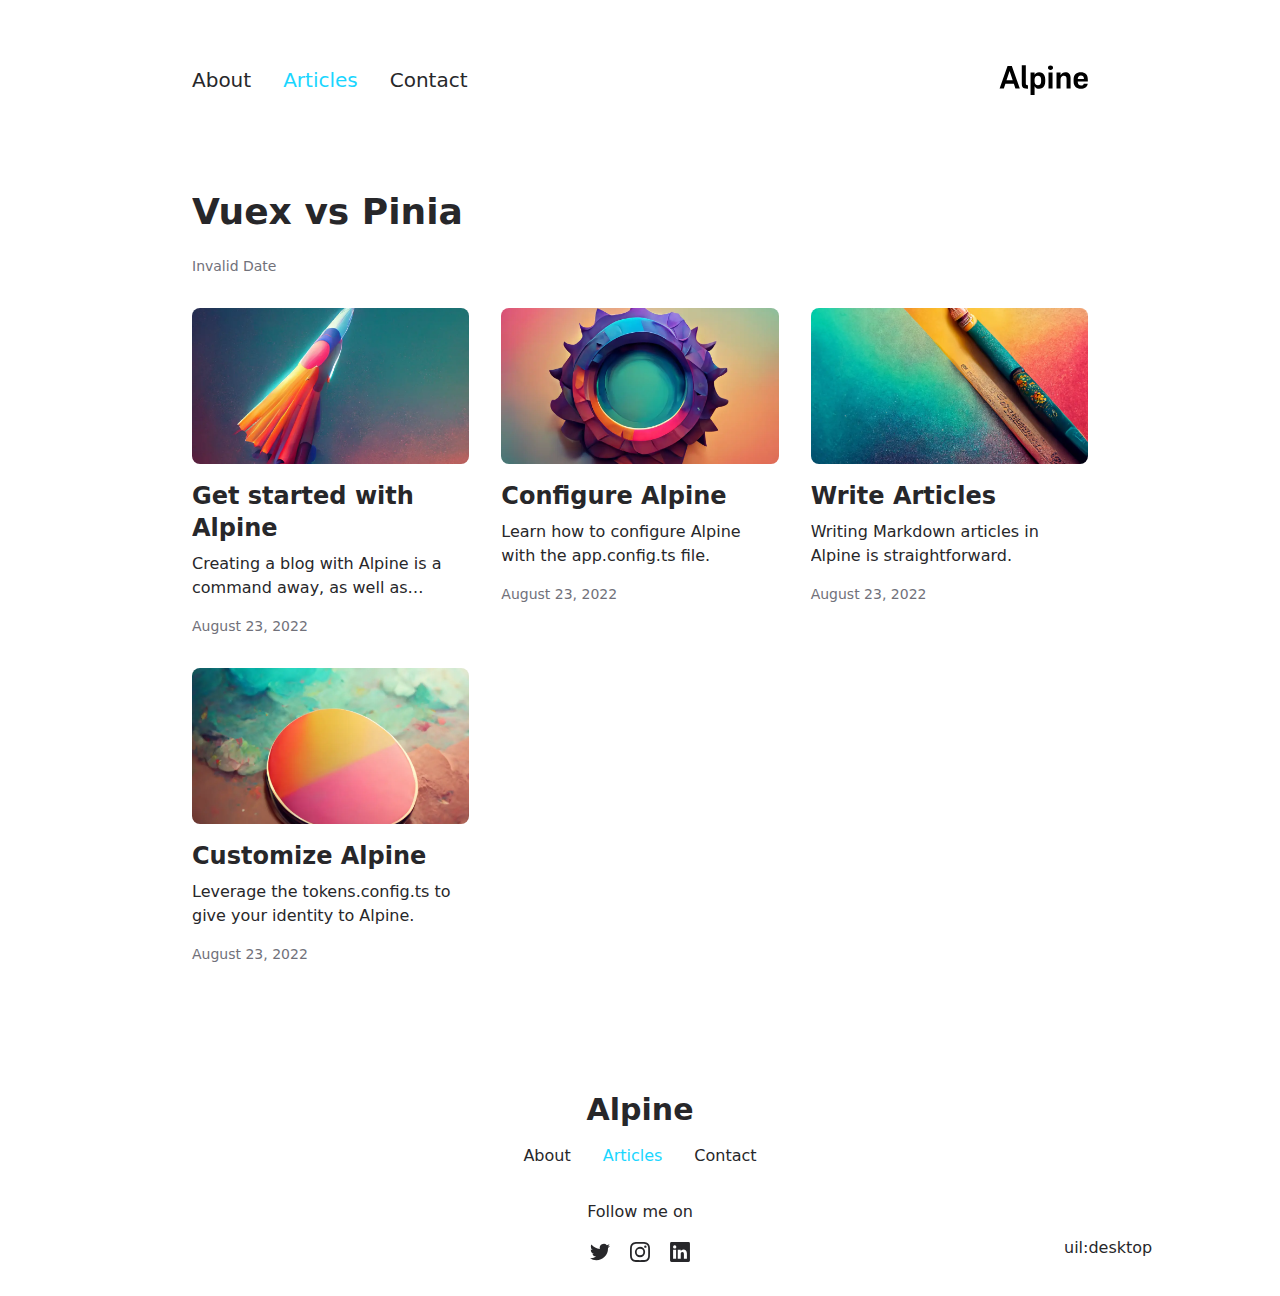
==== commit 5529b105: "Deploying to gh-pages from @ haithanhphan1603/blog@695439deb6d1866320b7c619cff4e73514e2e1ad 🚀" ====
--- a/articles/index.html
+++ b/articles/index.html
@@ -18,36 +18,36 @@
 <link rel="stylesheet" href="/_nuxt/ArticlesListItem.BZdU_2dZ.css">
 <link rel="stylesheet" href="/_nuxt/ProseA.wyvG_lUW.css">
 <link rel="stylesheet" href="/_nuxt/ProseCodeInline.zIu1-oE1.css">
-<link rel="modulepreload" as="script" crossorigin href="/_nuxt/entry.OSrW5Cba.js">
-<link rel="modulepreload" as="script" crossorigin href="/_nuxt/NuxtImg.T6t4HsKA.js">
-<link rel="modulepreload" as="script" crossorigin href="/_nuxt/document-driven.CNthUaro.js">
-<link rel="modulepreload" as="script" crossorigin href="/_nuxt/DocumentDrivenEmpty.deJmZ2y0.js">
-<link rel="modulepreload" as="script" crossorigin href="/_nuxt/ContentRenderer.tvuaFvgN.js">
-<link rel="modulepreload" as="script" crossorigin href="/_nuxt/ContentRendererMarkdown.vue.kQW4PIlb.js">
-<link rel="modulepreload" as="script" crossorigin href="/_nuxt/preview.TPAY8MlV.js">
-<link rel="modulepreload" as="script" crossorigin href="/_nuxt/DocumentDrivenNotFound.-ArifGBY.js">
-<link rel="modulepreload" as="script" crossorigin href="/_nuxt/page.sopPVVrr.js">
-<link rel="modulepreload" as="script" crossorigin href="/_nuxt/ContentRendererMarkdown.44DGr2ez.js">
-<link rel="modulepreload" as="script" crossorigin href="/_nuxt/ArticlesList.mqd8_Tom.js">
-<link rel="modulepreload" as="script" crossorigin href="/_nuxt/ArticlesListItem.IqhJCBpy.js">
+<link rel="modulepreload" as="script" crossorigin href="/_nuxt/entry.YAdcOwqB.js">
+<link rel="modulepreload" as="script" crossorigin href="/_nuxt/NuxtImg.VyQp0o2u.js">
+<link rel="modulepreload" as="script" crossorigin href="/_nuxt/document-driven.bDnKWosb.js">
+<link rel="modulepreload" as="script" crossorigin href="/_nuxt/DocumentDrivenEmpty.g14N6rbI.js">
+<link rel="modulepreload" as="script" crossorigin href="/_nuxt/ContentRenderer.K6Zsf9FF.js">
+<link rel="modulepreload" as="script" crossorigin href="/_nuxt/ContentRendererMarkdown.vue.-Q36t84h.js">
+<link rel="modulepreload" as="script" crossorigin href="/_nuxt/preview.27p4mYCX.js">
+<link rel="modulepreload" as="script" crossorigin href="/_nuxt/DocumentDrivenNotFound.4zLRTg4x.js">
+<link rel="modulepreload" as="script" crossorigin href="/_nuxt/page.gFiZh2-9.js">
+<link rel="modulepreload" as="script" crossorigin href="/_nuxt/ContentRendererMarkdown.luUxHumT.js">
+<link rel="modulepreload" as="script" crossorigin href="/_nuxt/ArticlesList.mTm7-UdC.js">
+<link rel="modulepreload" as="script" crossorigin href="/_nuxt/ArticlesListItem.W6s9L_fp.js">
 <link rel="modulepreload" as="script" crossorigin href="/_nuxt/date.3uOv5BcS.js">
-<link rel="modulepreload" as="script" crossorigin href="/_nuxt/ProseA.qpcLcS30.js">
-<link rel="modulepreload" as="script" crossorigin href="/_nuxt/ProseCodeInline.ukTe_JAl.js">
-<link rel="modulepreload" as="script" crossorigin href="/_nuxt/asyncData.iLBPEeL3.js">
-<link rel="modulepreload" as="script" crossorigin href="/_nuxt/query.YrNn_l_o.js">
+<link rel="modulepreload" as="script" crossorigin href="/_nuxt/ProseA.IJKu7aLz.js">
+<link rel="modulepreload" as="script" crossorigin href="/_nuxt/ProseCodeInline.o-YIzNHM.js">
+<link rel="modulepreload" as="script" crossorigin href="/_nuxt/asyncData.bgveZPeu.js">
+<link rel="modulepreload" as="script" crossorigin href="/_nuxt/query.oyhQmxDT.js">
 <link rel="prefetch" as="style" href="/_nuxt/article.I7XTyhhW.css">
-<link rel="prefetch" as="script" crossorigin href="/_nuxt/article.efqUaEU6.js">
-<link rel="prefetch" as="script" crossorigin href="/_nuxt/default.MolYFq-t.js">
-<link rel="prefetch" as="script" crossorigin href="/_nuxt/client-db.C8eiybiB.js">
-<link rel="prefetch" as="script" crossorigin href="/_nuxt/slugify.3FPBMlIo.js">
+<link rel="prefetch" as="script" crossorigin href="/_nuxt/article.pKH3JznP.js">
+<link rel="prefetch" as="script" crossorigin href="/_nuxt/default.jYMcCxly.js">
+<link rel="prefetch" as="script" crossorigin href="/_nuxt/client-db.w6TgDI9l.js">
+<link rel="prefetch" as="script" crossorigin href="/_nuxt/slugify.rFLWqpDE.js">
 <link rel="prefetch" as="style" href="/_nuxt/useStudio.3MfaGMCn.css">
-<link rel="prefetch" as="script" crossorigin href="/_nuxt/useStudio.t5rrAYZ3.js">
+<link rel="prefetch" as="script" crossorigin href="/_nuxt/useStudio.h1JO2XHO.js">
 <link rel="prefetch" as="style" href="/_nuxt/error-404._LjjY-y0.css">
-<link rel="prefetch" as="script" crossorigin href="/_nuxt/error-404.4fEXOcH_.js">
+<link rel="prefetch" as="script" crossorigin href="/_nuxt/error-404.UuxH6y7_.js">
 <link rel="prefetch" as="style" href="/_nuxt/error-500.Ke0_YfD7.css">
-<link rel="prefetch" as="script" crossorigin href="/_nuxt/error-500.U8IlgF2v.js">
-<script type="module" src="/_nuxt/entry.OSrW5Cba.js" crossorigin></script><style id="pinceau-runtime-hydratable">@media{.phy[--]{--puid:vpklLT-v;}.pv-hCcj8q{max-width:var(--elements-container-maxWidth);padding-left:var(--elements-container-padding-mobile);padding-right:var(--elements-container-padding-mobile);}@media (min-width: 475px){.pv-hCcj8q{padding-left:var(--elements-container-padding-xs);padding-right:var(--elements-container-padding-xs);}}@media (min-width: 640px){.pv-hCcj8q{padding-left:var(--elements-container-padding-sm);padding-right:var(--elements-container-padding-sm);}}@media (min-width: 768px){.pv-hCcj8q{padding-left:var(--elements-container-padding-md);padding-right:var(--elements-container-padding-md);}}} </style><style id="pinceau-theme">@media { :root {--pinceau-mq: initial; --alpine-readableLine: 68ch;--alpine-backdrop-backgroundColor: #f4f4f5b3;--prose-code-inline-padding: 0.2rem 0.375rem 0.2rem 0.375rem;--prose-code-block-backdropFilter: contrast(1);--prose-code-block-border-style: solid;--prose-code-block-border-width: 1px;--prose-tbody-tr-borderBottom-style: dashed;--prose-tbody-tr-borderBottom-width: 1px;--prose-th-textAlign: inherit;--prose-thead-borderBottom-style: solid;--prose-thead-borderBottom-width: 1px;--prose-thead-border-style: solid;--prose-thead-border-width: 0px;--prose-table-textAlign: start;--prose-hr-width: 1px;--prose-hr-style: solid;--prose-li-listStylePosition: outside;--prose-ol-li-markerColor: currentColor;--prose-ol-paddingInlineStart: 21px;--prose-ol-listStyleType: decimal;--prose-ul-li-markerColor: currentColor;--prose-ul-paddingInlineStart: 21px;--prose-ul-listStyleType: disc;--prose-blockquote-border-style: solid;--prose-blockquote-border-width: 4px;--prose-blockquote-quotes: '201C' '201D' '2018' '2019';--prose-blockquote-paddingInlineStart: 24px;--prose-a-code-color-hover: currentColor;--prose-a-code-color-static: currentColor;--prose-a-hasCode-borderBottom: none;--prose-a-border-distance: 2px;--prose-a-border-color-hover: currentColor;--prose-a-border-color-static: currentColor;--prose-a-border-style-hover: solid;--prose-a-border-style-static: dashed;--prose-a-border-width: 1px;--prose-a-color-static: inherit;--prose-a-textDecoration: none;--prose-h6-margin: 3rem 0 2rem;--prose-h5-margin: 3rem 0 2rem;--prose-h4-margin: 3rem 0 2rem;--prose-h3-margin: 3rem 0 2rem;--prose-h2-margin: 3rem 0 2rem;--prose-h1-margin: 0 0 2rem;--prose-p-fontSize: 18px;--typography-lead-loose: 2;--typography-lead-relaxed: 1.625;--typography-lead-normal: 1.5;--typography-lead-snug: 1.375;--typography-lead-tight: 1.25;--typography-lead-none: 1;--typography-lead-10: 2.5rem;--typography-lead-9: 2.25rem;--typography-lead-8: 2rem;--typography-lead-7: 1.75rem;--typography-lead-6: 1.5rem;--typography-lead-5: 1.25rem;--typography-lead-4: 1rem;--typography-lead-3: .75rem;--typography-lead-2: .5rem;--typography-lead-1: .025rem;--typography-fontWeight-black: 900;--typography-fontWeight-extrabold: 800;--typography-fontWeight-bold: 700;--typography-fontWeight-semibold: 600;--typography-fontWeight-medium: 500;--typography-fontWeight-normal: 400;--typography-fontWeight-light: 300;--typography-fontWeight-extralight: 200;--typography-fontWeight-thin: 100;--typography-fontSize-9xl: 128px;--typography-fontSize-8xl: 96px;--typography-fontSize-7xl: 72px;--typography-fontSize-6xl: 60px;--typography-fontSize-5xl: 48px;--typography-fontSize-4xl: 36px;--typography-fontSize-3xl: 30px;--typography-fontSize-2xl: 24px;--typography-fontSize-xl: 20px;--typography-fontSize-lg: 18px;--typography-fontSize-base: 16px;--typography-fontSize-sm: 14px;--typography-fontSize-xs: 12px;--typography-letterSpacing-wide: 0.025em;--typography-letterSpacing-tight: -0.025em;--typography-verticalMargin-base: 24px;--typography-verticalMargin-sm: 16px;--elements-border-secondary-hover: [object Object];--elements-backdrop-background: #fffc;--elements-backdrop-filter: saturate(200%) blur(20px);--elements-container-maxWidth: 64rem;--lead-loose: 2;--lead-relaxed: 1.625;--lead-normal: 1.5;--lead-snug: 1.375;--lead-tight: 1.25;--lead-none: 1;--lead-10: 2.5rem;--lead-9: 2.25rem;--lead-8: 2rem;--lead-7: 1.75rem;--lead-6: 1.5rem;--lead-5: 1.25rem;--lead-4: 1rem;--lead-3: .75rem;--lead-2: .5rem;--lead-1: .025rem;--letterSpacing-widest: 0.1em;--letterSpacing-wider: 0.05em;--letterSpacing-wide: 0.025em;--letterSpacing-normal: 0em;--letterSpacing-tight: -0.025em;--letterSpacing-tighter: -0.05em;--fontSize-9xl: 8rem;--fontSize-8xl: 6rem;--fontSize-7xl: 4.5rem;--fontSize-6xl: 3.75rem;--fontSize-5xl: 3rem;--fontSize-4xl: 2.25rem;--fontSize-3xl: 1.875rem;--fontSize-2xl: 1.5rem;--fontSize-xl: 1.25rem;--fontSize-lg: 1.125rem;--fontSize-base: 1rem;--fontSize-sm: 0.875rem;--fontSize-xs: 0.75rem;--fontWeight-black: 900;--fontWeight-extrabold: 800;--fontWeight-bold: 700;--fontWeight-semibold: 600;--fontWeight-medium: 500;--fontWeight-normal: 400;--fontWeight-light: 300;--fontWeight-extralight: 200;--fontWeight-thin: 100;--font-mono: ui-monospace, SFMono-Regular, Menlo, Monaco, Consolas, Liberation Mono, Courier New, monospace;--font-serif: ui-serif, Georgia, Cambria, Times New Roman, Times, serif;--font-sans: ui-sans-serif, system-ui, -apple-system, BlinkMacSystemFont, Segoe UI, Roboto, Helvetica Neue, Arial, Noto Sans, sans-serif, Apple Color Emoji, Segoe UI Emoji, Segoe UI Symbol, Noto Color Emoji;--opacity-total: 1;--opacity-high: 0.8;--opacity-medium: 0.5;--opacity-soft: 0.3;--opacity-light: 0.15;--opacity-bright: 0.1;--opacity-noOpacity: 0;--borderWidth-lg: 3px;--borderWidth-md: 2px;--borderWidth-sm: 1px;--borderWidth-noBorder: 0;--space-rem-875: 0.875rem;--space-rem-625: 0.625rem;--space-rem-375: 0.375rem;--space-rem-125: 0.125rem;--space-px: 1px;--space-128: 32rem;--space-96: 24rem;--space-80: 20rem;--space-72: 18rem;--space-64: 16rem;--space-60: 15rem;--space-56: 14rem;--space-52: 13rem;--space-48: 12rem;--space-44: 11rem;--space-40: 10rem;--space-36: 9rem;--space-32: 8rem;--space-28: 7rem;--space-24: 6rem;--space-20: 5rem;--space-16: 4rem;--space-14: 3.5rem;--space-12: 3rem;--space-11: 2.75rem;--space-10: 2.5rem;--space-9: 2.25rem;--space-8: 2rem;--space-7: 1.75rem;--space-6: 1.5rem;--space-5: 1.25rem;--space-4: 1rem;--space-3: 0.75rem;--space-2: 0.5rem;--space-1: 0.25rem;--space-0: 0px;--size-full: 100%;--size-7xl: 80rem;--size-6xl: 72rem;--size-5xl: 64rem;--size-4xl: 56rem;--size-3xl: 48rem;--size-2xl: 42rem;--size-xl: 36rem;--size-lg: 32rem;--size-md: 28rem;--size-sm: 24rem;--size-xs: 20rem;--size-200: 200px;--size-104: 104px;--size-80: 80px;--size-64: 64px;--size-56: 56px;--size-48: 48px;--size-40: 40px;--size-32: 32px;--size-24: 24px;--size-20: 20px;--size-16: 16px;--size-12: 12px;--size-8: 8px;--size-6: 6px;--size-4: 4px;--size-2: 2px;--size-0: 0px;--radii-full: 9999px;--radii-3xl: 1.75rem;--radii-2xl: 1.5rem;--radii-xl: 1rem;--radii-lg: 0.75rem;--radii-md: 0.5rem;--radii-sm: 0.375rem;--radii-xs: 0.25rem;--radii-2xs: 0.125rem;--radii-none: 0px;--shadow-none: 0px 0px 0px 0px transparent;--shadow-lg: 0px 10px 15px -3px #000000, 0px 4px 6px -4px #000000;--shadow-md: 0px 4px 6px -1px #000000, 0px 2px 4px -2px #000000;--shadow-sm: 0px 1px 3px 0px #000000, 0px 1px 2px -1px #000000;--shadow-xs: 0px 1px 2px 0px #000000;--height-screen: 100vh;--width-screen: 100vw;--color-primary-900: #002e38;--color-primary-800: #005c70;--color-primary-700: #008aa9;--color-primary-600: #00b9e1;--color-primary-500: #1ad6ff;--color-primary-400: #40ddff;--color-primary-300: #66e4ff;--color-primary-200: #8deaff;--color-primary-100: #b3f1ff;--color-primary-50: #d9f8ff;--color-ruby-900: #380011;--color-ruby-800: #700021;--color-ruby-700: #a90032;--color-ruby-600: #e10043;--color-ruby-500: #ff1a5e;--color-ruby-400: #ff4079;--color-ruby-300: #ff6694;--color-ruby-200: #ff8dae;--color-ruby-100: #ffb3c9;--color-ruby-50: #ffd9e4;--color-pink-900: #380025;--color-pink-800: #70004b;--color-pink-700: #a90070;--color-pink-600: #e10095;--color-pink-500: #ff1ab2;--color-pink-400: #ff40bf;--color-pink-300: #ff66cc;--color-pink-200: #ff8dd8;--color-pink-100: #ffb3e5;--color-pink-50: #ffd9f2;--color-purple-900: #190038;--color-purple-800: #330070;--color-purple-700: #4c00a9;--color-purple-600: #6500e1;--color-purple-500: #811aff;--color-purple-400: #9640ff;--color-purple-300: #ab66ff;--color-purple-200: #c08dff;--color-purple-100: #d5b3ff;--color-purple-50: #ead9ff;--color-royalblue-900: #0b0531;--color-royalblue-800: #160a62;--color-royalblue-700: #211093;--color-royalblue-600: #2c15c4;--color-royalblue-500: #4127e8;--color-royalblue-400: #614bec;--color-royalblue-300: #806ff0;--color-royalblue-200: #a093f3;--color-royalblue-100: #c0b7f7;--color-royalblue-50: #dfdbfb;--color-indigoblue-900: #001238;--color-indigoblue-800: #002370;--color-indigoblue-700: #0035a9;--color-indigoblue-600: #0047e1;--color-indigoblue-500: #1a62ff;--color-indigoblue-400: #407cff;--color-indigoblue-300: #6696ff;--color-indigoblue-200: #8db0ff;--color-indigoblue-100: #b3cbff;--color-indigoblue-50: #d9e5ff;--color-blue-900: #002438;--color-blue-800: #004870;--color-blue-700: #006ca9;--color-blue-600: #0090e1;--color-blue-500: #1aadff;--color-blue-400: #40bbff;--color-blue-300: #66c8ff;--color-blue-200: #8dd6ff;--color-blue-100: #b3e4ff;--color-blue-50: #d9f1ff;--color-lightblue-900: #002e38;--color-lightblue-800: #005c70;--color-lightblue-700: #008aa9;--color-lightblue-600: #00b9e1;--color-lightblue-500: #1ad6ff;--color-lightblue-400: #40ddff;--color-lightblue-300: #66e4ff;--color-lightblue-200: #8deaff;--color-lightblue-100: #b3f1ff;--color-lightblue-50: #d9f8ff;--color-teal-900: #062a28;--color-teal-800: #0b544f;--color-teal-700: #117d77;--color-teal-600: #16a79e;--color-teal-500: #1cd1c6;--color-teal-400: #36e4da;--color-teal-300: #5fe9e1;--color-teal-200: #87efe9;--color-teal-100: #aff4f0;--color-teal-50: #d7faf8;--color-pear-900: #2a2b09;--color-pear-800: #545512;--color-pear-700: #7e801b;--color-pear-600: #a8aa24;--color-pear-500: #d0d32f;--color-pear-400: #d8da52;--color-pear-300: #e0e274;--color-pear-200: #e8e997;--color-pear-100: #eff0ba;--color-pear-50: #f7f8dc;--color-red-900: #380300;--color-red-800: #700700;--color-red-700: #a90a00;--color-red-600: #e10e00;--color-red-500: #ff281a;--color-red-400: #ff4c40;--color-red-300: #ff7066;--color-red-200: #ff948d;--color-red-100: #ffb7b3;--color-red-50: #ffdbd9;--color-orange-900: #381800;--color-orange-800: #702f00;--color-orange-700: #a94700;--color-orange-600: #e15e00;--color-orange-500: #ff7a1a;--color-orange-400: #ff9040;--color-orange-300: #ffa666;--color-orange-200: #ffbd8d;--color-orange-100: #ffd3b3;--color-orange-50: #ffe9d9;--color-yellow-900: #362b03;--color-yellow-800: #6d5605;--color-yellow-700: #a38108;--color-yellow-600: #daac0a;--color-yellow-500: #f5c828;--color-yellow-400: #f7d14c;--color-yellow-300: #f8da70;--color-yellow-200: #fae393;--color-yellow-100: #fcedb7;--color-yellow-50: #fdf6db;--color-green-900: #003f25;--color-green-800: #005e38;--color-green-700: #007e4a;--color-green-600: #009d5d;--color-green-500: #00bd6f;--color-green-400: #00dc82;--color-green-300: #30ffaa;--color-green-200: #83ffcc;--color-green-100: #acffdd;--color-green-50: #d6ffee;--color-gray-900: #18181B;--color-gray-800: #27272A;--color-gray-700: #3f3f46;--color-gray-600: #52525B;--color-gray-500: #71717A;--color-gray-400: #a1a1aa;--color-gray-300: #D4d4d8;--color-gray-200: #e4e4e7;--color-gray-100: #f4f4f5;--color-gray-50: #fafafa;--color-black: #0c0c0d;--color-white: #FFFFFF;--media-portrait: only screen and (orientation: portrait);--media-landscape: only screen and (orientation: landscape);--media-rm: (prefers-reduced-motion: reduce);--media-2xl: (min-width: 1536px);--media-xl: (min-width: 1280px);--media-lg: (min-width: 1024px);--media-md: (min-width: 768px);--media-sm: (min-width: 640px);--media-xs: (min-width: 475px);--alpine-body-color: var(--color-gray-800);--alpine-body-backgroundColor: var(--color-white);--prose-code-inline-fontWeight: var(--typography-fontWeight-normal);--prose-code-inline-fontSize: var(--typography-fontSize-sm);--prose-code-inline-borderRadius: var(--radii-xs);--prose-code-block-pre-padding: var(--typography-verticalMargin-sm);--prose-code-block-margin: var(--typography-verticalMargin-base) 0;--prose-code-block-fontSize: var(--typography-fontSize-sm);--prose-tbody-code-inline-fontSize: var(--typography-fontSize-sm);--prose-tbody-td-padding: var(--typography-verticalMargin-sm);--prose-th-fontWeight: var(--typography-fontWeight-semibold);--prose-th-padding: 0 var(--typography-verticalMargin-sm) var(--typography-verticalMargin-sm) var(--typography-verticalMargin-sm);--prose-table-lineHeight: var(--typography-lead-6);--prose-table-fontSize: var(--typography-fontSize-sm);--prose-table-margin: var(--typography-verticalMargin-base) 0;--prose-hr-margin: var(--typography-verticalMargin-base) 0;--prose-li-margin: var(--typography-verticalMargin-sm) 0;--prose-ol-margin: var(--typography-verticalMargin-base) 0;--prose-ul-margin: var(--typography-verticalMargin-base) 0;--prose-blockquote-margin: var(--typography-verticalMargin-base) 0;--prose-a-code-border-style: var(--prose-a-border-style-static);--prose-a-code-border-width: var(--prose-a-border-width);--prose-a-fontWeight: var(--typography-fontWeight-medium);--prose-img-margin: var(--typography-verticalMargin-base) 0;--prose-strong-fontWeight: var(--typography-fontWeight-semibold);--prose-h6-iconSize: var(--typography-fontSize-base);--prose-h6-fontWeight: var(--typography-fontWeight-semibold);--prose-h6-lineHeight: var(--typography-lead-normal);--prose-h6-fontSize: var(--typography-fontSize-lg);--prose-h5-iconSize: var(--typography-fontSize-lg);--prose-h5-fontWeight: var(--typography-fontWeight-semibold);--prose-h5-lineHeight: var(--typography-lead-snug);--prose-h5-fontSize: var(--typography-fontSize-xl);--prose-h4-iconSize: var(--typography-fontSize-lg);--prose-h4-letterSpacing: var(--typography-letterSpacing-tight);--prose-h4-fontWeight: var(--typography-fontWeight-semibold);--prose-h4-lineHeight: var(--typography-lead-snug);--prose-h4-fontSize: var(--typography-fontSize-2xl);--prose-h3-iconSize: var(--typography-fontSize-xl);--prose-h3-letterSpacing: var(--typography-letterSpacing-tight);--prose-h3-fontWeight: var(--typography-fontWeight-semibold);--prose-h3-lineHeight: var(--typography-lead-snug);--prose-h3-fontSize: var(--typography-fontSize-3xl);--prose-h2-iconSize: var(--typography-fontSize-2xl);--prose-h2-letterSpacing: var(--typography-letterSpacing-tight);--prose-h2-fontWeight: var(--typography-fontWeight-semibold);--prose-h2-lineHeight: var(--typography-lead-tight);--prose-h2-fontSize: var(--typography-fontSize-4xl);--prose-h1-iconSize: var(--typography-fontSize-3xl);--prose-h1-letterSpacing: var(--typography-letterSpacing-tight);--prose-h1-fontWeight: var(--typography-fontWeight-bold);--prose-h1-lineHeight: var(--typography-lead-tight);--prose-h1-fontSize: var(--typography-fontSize-5xl);--prose-p-br-margin: var(--typography-verticalMargin-base) 0 0 0;--prose-p-margin: var(--typography-verticalMargin-base) 0;--prose-p-lineHeight: var(--typography-lead-normal);--typography-color-primary-900: var(--color-primary-900);--typography-color-primary-800: var(--color-primary-800);--typography-color-primary-700: var(--color-primary-700);--typography-color-primary-600: var(--color-primary-600);--typography-color-primary-500: var(--color-primary-500);--typography-color-primary-400: var(--color-primary-400);--typography-color-primary-300: var(--color-primary-300);--typography-color-primary-200: var(--color-primary-200);--typography-color-primary-100: var(--color-primary-100);--typography-color-primary-50: var(--color-primary-50);--typography-font-code: var(--font-mono);--typography-font-body: var(--font-sans);--typography-font-display: var(--font-sans);--typography-body-backgroundColor: var(--color-white);--typography-body-color: var(--color-black);--elements-state-danger-borderColor-secondary: var(--color-red-200);--elements-state-danger-borderColor-primary: var(--color-red-100);--elements-state-danger-backgroundColor-secondary: var(--color-red-100);--elements-state-danger-backgroundColor-primary: var(--color-red-50);--elements-state-danger-color-secondary: var(--color-red-600);--elements-state-danger-color-primary: var(--color-red-500);--elements-state-warning-borderColor-secondary: var(--color-yellow-200);--elements-state-warning-borderColor-primary: var(--color-yellow-100);--elements-state-warning-backgroundColor-secondary: var(--color-yellow-100);--elements-state-warning-backgroundColor-primary: var(--color-yellow-50);--elements-state-warning-color-secondary: var(--color-yellow-700);--elements-state-warning-color-primary: var(--color-yellow-600);--elements-state-success-borderColor-secondary: var(--color-green-200);--elements-state-success-borderColor-primary: var(--color-green-100);--elements-state-success-backgroundColor-secondary: var(--color-green-100);--elements-state-success-backgroundColor-primary: var(--color-green-50);--elements-state-success-color-secondary: var(--color-green-600);--elements-state-success-color-primary: var(--color-green-500);--elements-state-info-borderColor-secondary: var(--color-blue-200);--elements-state-info-borderColor-primary: var(--color-blue-100);--elements-state-info-backgroundColor-secondary: var(--color-blue-100);--elements-state-info-backgroundColor-primary: var(--color-blue-50);--elements-state-info-color-secondary: var(--color-blue-600);--elements-state-info-color-primary: var(--color-blue-500);--elements-state-primary-borderColor-secondary: var(--color-primary-200);--elements-state-primary-borderColor-primary: var(--color-primary-100);--elements-state-primary-backgroundColor-secondary: var(--color-primary-100);--elements-state-primary-backgroundColor-primary: var(--color-primary-50);--elements-state-primary-color-secondary: var(--color-primary-700);--elements-state-primary-color-primary: var(--color-primary-600);--elements-surface-secondary-backgroundColor: var(--color-gray-200);--elements-surface-primary-backgroundColor: var(--color-gray-100);--elements-surface-background-base: var(--color-gray-100);--elements-border-secondary-static: var(--color-gray-200);--elements-border-primary-hover: var(--color-gray-200);--elements-border-primary-static: var(--color-gray-100);--elements-container-padding-md: var(--space-16);--elements-container-padding-sm: var(--space-12);--elements-container-padding-xs: var(--space-8);--elements-container-padding-mobile: var(--space-6);--elements-text-secondary-color-hover: var(--color-gray-700);--elements-text-secondary-color-static: var(--color-gray-500);--elements-text-primary-color-static: var(--color-gray-900);--text-6xl-lineHeight: var(--lead-none);--text-6xl-fontSize: var(--fontSize-6xl);--text-5xl-lineHeight: var(--lead-none);--text-5xl-fontSize: var(--fontSize-5xl);--text-4xl-lineHeight: var(--lead-10);--text-4xl-fontSize: var(--fontSize-4xl);--text-3xl-lineHeight: var(--lead-9);--text-3xl-fontSize: var(--fontSize-3xl);--text-2xl-lineHeight: var(--lead-8);--text-2xl-fontSize: var(--fontSize-2xl);--text-xl-lineHeight: var(--lead-7);--text-xl-fontSize: var(--fontSize-xl);--text-lg-lineHeight: var(--lead-7);--text-lg-fontSize: var(--fontSize-lg);--text-base-lineHeight: var(--lead-6);--text-base-fontSize: var(--fontSize-base);--text-sm-lineHeight: var(--lead-5);--text-sm-fontSize: var(--fontSize-sm);--text-xs-lineHeight: var(--lead-4);--text-xs-fontSize: var(--fontSize-xs);--shadow-2xl: 0px 25px 50px -12px var(--color-gray-900);--shadow-xl: 0px 20px 25px -5px var(--color-gray-400), 0px 8px 10px -6px #000000;--color-secondary-900: var(--color-gray-900);--color-secondary-800: var(--color-gray-800);--color-secondary-700: var(--color-gray-700);--color-secondary-600: var(--color-gray-600);--color-secondary-500: var(--color-gray-500);--color-secondary-400: var(--color-gray-400);--color-secondary-300: var(--color-gray-300);--color-secondary-200: var(--color-gray-200);--color-secondary-100: var(--color-gray-100);--color-secondary-50: var(--color-gray-50);--prose-a-code-background-hover: var(--typography-color-primary-50);--prose-a-code-border-color-hover: var(--typography-color-primary-500);--prose-a-color-hover: var(--typography-color-primary-500);--typography-color-secondary-900: var(--color-secondary-900);--typography-color-secondary-800: var(--color-secondary-800);--typography-color-secondary-700: var(--color-secondary-700);--typography-color-secondary-600: var(--color-secondary-600);--typography-color-secondary-500: var(--color-secondary-500);--typography-color-secondary-400: var(--color-secondary-400);--typography-color-secondary-300: var(--color-secondary-300);--typography-color-secondary-200: var(--color-secondary-200);--typography-color-secondary-100: var(--color-secondary-100);--typography-color-secondary-50: var(--color-secondary-50);--prose-code-inline-backgroundColor: var(--typography-color-secondary-100);--prose-code-inline-color: var(--typography-color-secondary-700);--prose-code-block-backgroundColor: var(--typography-color-secondary-100);--prose-code-block-color: var(--typography-color-secondary-700);--prose-code-block-border-color: var(--typography-color-secondary-200);--prose-tbody-tr-borderBottom-color: var(--typography-color-secondary-200);--prose-th-color: var(--typography-color-secondary-600);--prose-thead-borderBottom-color: var(--typography-color-secondary-200);--prose-thead-border-color: var(--typography-color-secondary-300);--prose-hr-color: var(--typography-color-secondary-200);--prose-blockquote-border-color: var(--typography-color-secondary-200);--prose-blockquote-color: var(--typography-color-secondary-500);--prose-a-code-border-color-static: var(--typography-color-secondary-400); } }@media { :root.dark {--pinceau-mq: dark; --alpine-backdrop-backgroundColor: #18181bb3;--prose-code-block-backdropFilter: contrast(1);--prose-ol-li-markerColor: currentColor;--prose-ul-li-markerColor: currentColor;--prose-a-code-color-hover: currentColor;--prose-a-code-color-static: currentColor;--prose-a-border-color-hover: currentColor;--prose-a-border-color-static: currentColor;--prose-a-color-static: inherit;--elements-backdrop-background: #0c0d0ccc;--alpine-body-color: var(--color-gray-200);--alpine-body-backgroundColor: var(--color-black);--typography-body-backgroundColor: var(--color-black);--typography-body-color: var(--color-white);--elements-state-danger-borderColor-secondary: var(--color-red-700);--elements-state-danger-borderColor-primary: var(--color-red-800);--elements-state-danger-backgroundColor-secondary: var(--color-red-800);--elements-state-danger-backgroundColor-primary: var(--color-red-900);--elements-state-danger-color-secondary: var(--color-red-200);--elements-state-danger-color-primary: var(--color-red-300);--elements-state-warning-borderColor-secondary: var(--color-yellow-700);--elements-state-warning-borderColor-primary: var(--color-yellow-800);--elements-state-warning-backgroundColor-secondary: var(--color-yellow-800);--elements-state-warning-backgroundColor-primary: var(--color-yellow-900);--elements-state-warning-color-secondary: var(--color-yellow-200);--elements-state-warning-color-primary: var(--color-yellow-400);--elements-state-success-borderColor-secondary: var(--color-green-700);--elements-state-success-borderColor-primary: var(--color-green-800);--elements-state-success-backgroundColor-secondary: var(--color-green-800);--elements-state-success-backgroundColor-primary: var(--color-green-900);--elements-state-success-color-secondary: var(--color-green-200);--elements-state-success-color-primary: var(--color-green-400);--elements-state-info-borderColor-secondary: var(--color-blue-700);--elements-state-info-borderColor-primary: var(--color-blue-800);--elements-state-info-backgroundColor-secondary: var(--color-blue-800);--elements-state-info-backgroundColor-primary: var(--color-blue-900);--elements-state-info-color-secondary: var(--color-blue-200);--elements-state-info-color-primary: var(--color-blue-400);--elements-state-primary-borderColor-secondary: var(--color-primary-700);--elements-state-primary-borderColor-primary: var(--color-primary-800);--elements-state-primary-backgroundColor-secondary: var(--color-primary-800);--elements-state-primary-backgroundColor-primary: var(--color-primary-900);--elements-state-primary-color-secondary: var(--color-primary-200);--elements-state-primary-color-primary: var(--color-primary-400);--elements-surface-secondary-backgroundColor: var(--color-gray-800);--elements-surface-primary-backgroundColor: var(--color-gray-900);--elements-surface-background-base: var(--color-gray-900);--elements-border-secondary-static: var(--color-gray-800);--elements-border-primary-hover: var(--color-gray-800);--elements-border-primary-static: var(--color-gray-900);--elements-text-secondary-color-hover: var(--color-gray-200);--elements-text-secondary-color-static: var(--color-gray-400);--elements-text-primary-color-static: var(--color-gray-50);--prose-a-code-background-hover: var(--typography-color-primary-900);--prose-a-code-border-color-hover: var(--typography-color-primary-600);--prose-a-color-hover: var(--typography-color-primary-400);--prose-code-inline-backgroundColor: var(--typography-color-secondary-800);--prose-code-inline-color: var(--typography-color-secondary-200);--prose-code-block-backgroundColor: var(--typography-color-secondary-900);--prose-code-block-color: var(--typography-color-secondary-200);--prose-code-block-border-color: var(--typography-color-secondary-800);--prose-tbody-tr-borderBottom-color: var(--typography-color-secondary-800);--prose-th-color: var(--typography-color-secondary-400);--prose-thead-borderBottom-color: var(--typography-color-secondary-800);--prose-thead-border-color: var(--typography-color-secondary-600);--prose-hr-color: var(--typography-color-secondary-800);--prose-blockquote-border-color: var(--typography-color-secondary-700);--prose-blockquote-color: var(--typography-color-secondary-400);--prose-a-code-border-color-static: var(--typography-color-secondary-600); } }</style><script>"use strict";(()=>{const a=window,e=document.documentElement,m=["dark","light"],c=window&&window.localStorage&&window.localStorage.getItem&&window.localStorage.getItem("nuxt-color-mode")||"system";let n=c==="system"?d():c;const l=e.getAttribute("data-color-mode-forced");l&&(n=l),i(n),a["__NUXT_COLOR_MODE__"]={preference:c,value:n,getColorScheme:d,addColorScheme:i,removeColorScheme:f};function i(o){const t=""+o+"",s="";e.classList?e.classList.add(t):e.className+=" "+t,s&&e.setAttribute("data-"+s,o)}function f(o){const t=""+o+"",s="";e.classList?e.classList.remove(t):e.className=e.className.replace(new RegExp(t,"g"),""),s&&e.removeAttribute("data-"+s)}function r(o){return a.matchMedia("(prefers-color-scheme"+o+")")}function d(){if(a.matchMedia&&r("").media!=="not all"){for(const o of m)if(r(":"+o).matches)return o}return"light"}})();
+<link rel="prefetch" as="script" crossorigin href="/_nuxt/error-500.tRsjc1Yj.js">
+<script type="module" src="/_nuxt/entry.YAdcOwqB.js" crossorigin></script><style id="pinceau-runtime-hydratable">@media{.phy[--]{--puid:nYgqEu-v;}.pv-fS5uiK{max-width:var(--elements-container-maxWidth);padding-left:var(--elements-container-padding-mobile);padding-right:var(--elements-container-padding-mobile);}@media (min-width: 475px){.pv-fS5uiK{padding-left:var(--elements-container-padding-xs);padding-right:var(--elements-container-padding-xs);}}@media (min-width: 640px){.pv-fS5uiK{padding-left:var(--elements-container-padding-sm);padding-right:var(--elements-container-padding-sm);}}@media (min-width: 768px){.pv-fS5uiK{padding-left:var(--elements-container-padding-md);padding-right:var(--elements-container-padding-md);}}} </style><style id="pinceau-theme">@media { :root {--pinceau-mq: initial; --alpine-readableLine: 68ch;--alpine-backdrop-backgroundColor: #f4f4f5b3;--prose-code-inline-padding: 0.2rem 0.375rem 0.2rem 0.375rem;--prose-code-block-backdropFilter: contrast(1);--prose-code-block-border-style: solid;--prose-code-block-border-width: 1px;--prose-tbody-tr-borderBottom-style: dashed;--prose-tbody-tr-borderBottom-width: 1px;--prose-th-textAlign: inherit;--prose-thead-borderBottom-style: solid;--prose-thead-borderBottom-width: 1px;--prose-thead-border-style: solid;--prose-thead-border-width: 0px;--prose-table-textAlign: start;--prose-hr-width: 1px;--prose-hr-style: solid;--prose-li-listStylePosition: outside;--prose-ol-li-markerColor: currentColor;--prose-ol-paddingInlineStart: 21px;--prose-ol-listStyleType: decimal;--prose-ul-li-markerColor: currentColor;--prose-ul-paddingInlineStart: 21px;--prose-ul-listStyleType: disc;--prose-blockquote-border-style: solid;--prose-blockquote-border-width: 4px;--prose-blockquote-quotes: '201C' '201D' '2018' '2019';--prose-blockquote-paddingInlineStart: 24px;--prose-a-code-color-hover: currentColor;--prose-a-code-color-static: currentColor;--prose-a-hasCode-borderBottom: none;--prose-a-border-distance: 2px;--prose-a-border-color-hover: currentColor;--prose-a-border-color-static: currentColor;--prose-a-border-style-hover: solid;--prose-a-border-style-static: dashed;--prose-a-border-width: 1px;--prose-a-color-static: inherit;--prose-a-textDecoration: none;--prose-h6-margin: 3rem 0 2rem;--prose-h5-margin: 3rem 0 2rem;--prose-h4-margin: 3rem 0 2rem;--prose-h3-margin: 3rem 0 2rem;--prose-h2-margin: 3rem 0 2rem;--prose-h1-margin: 0 0 2rem;--prose-p-fontSize: 18px;--typography-lead-loose: 2;--typography-lead-relaxed: 1.625;--typography-lead-normal: 1.5;--typography-lead-snug: 1.375;--typography-lead-tight: 1.25;--typography-lead-none: 1;--typography-lead-10: 2.5rem;--typography-lead-9: 2.25rem;--typography-lead-8: 2rem;--typography-lead-7: 1.75rem;--typography-lead-6: 1.5rem;--typography-lead-5: 1.25rem;--typography-lead-4: 1rem;--typography-lead-3: .75rem;--typography-lead-2: .5rem;--typography-lead-1: .025rem;--typography-fontWeight-black: 900;--typography-fontWeight-extrabold: 800;--typography-fontWeight-bold: 700;--typography-fontWeight-semibold: 600;--typography-fontWeight-medium: 500;--typography-fontWeight-normal: 400;--typography-fontWeight-light: 300;--typography-fontWeight-extralight: 200;--typography-fontWeight-thin: 100;--typography-fontSize-9xl: 128px;--typography-fontSize-8xl: 96px;--typography-fontSize-7xl: 72px;--typography-fontSize-6xl: 60px;--typography-fontSize-5xl: 48px;--typography-fontSize-4xl: 36px;--typography-fontSize-3xl: 30px;--typography-fontSize-2xl: 24px;--typography-fontSize-xl: 20px;--typography-fontSize-lg: 18px;--typography-fontSize-base: 16px;--typography-fontSize-sm: 14px;--typography-fontSize-xs: 12px;--typography-letterSpacing-wide: 0.025em;--typography-letterSpacing-tight: -0.025em;--typography-verticalMargin-base: 24px;--typography-verticalMargin-sm: 16px;--elements-border-secondary-hover: [object Object];--elements-backdrop-background: #fffc;--elements-backdrop-filter: saturate(200%) blur(20px);--elements-container-maxWidth: 64rem;--lead-loose: 2;--lead-relaxed: 1.625;--lead-normal: 1.5;--lead-snug: 1.375;--lead-tight: 1.25;--lead-none: 1;--lead-10: 2.5rem;--lead-9: 2.25rem;--lead-8: 2rem;--lead-7: 1.75rem;--lead-6: 1.5rem;--lead-5: 1.25rem;--lead-4: 1rem;--lead-3: .75rem;--lead-2: .5rem;--lead-1: .025rem;--letterSpacing-widest: 0.1em;--letterSpacing-wider: 0.05em;--letterSpacing-wide: 0.025em;--letterSpacing-normal: 0em;--letterSpacing-tight: -0.025em;--letterSpacing-tighter: -0.05em;--fontSize-9xl: 8rem;--fontSize-8xl: 6rem;--fontSize-7xl: 4.5rem;--fontSize-6xl: 3.75rem;--fontSize-5xl: 3rem;--fontSize-4xl: 2.25rem;--fontSize-3xl: 1.875rem;--fontSize-2xl: 1.5rem;--fontSize-xl: 1.25rem;--fontSize-lg: 1.125rem;--fontSize-base: 1rem;--fontSize-sm: 0.875rem;--fontSize-xs: 0.75rem;--fontWeight-black: 900;--fontWeight-extrabold: 800;--fontWeight-bold: 700;--fontWeight-semibold: 600;--fontWeight-medium: 500;--fontWeight-normal: 400;--fontWeight-light: 300;--fontWeight-extralight: 200;--fontWeight-thin: 100;--font-mono: ui-monospace, SFMono-Regular, Menlo, Monaco, Consolas, Liberation Mono, Courier New, monospace;--font-serif: ui-serif, Georgia, Cambria, Times New Roman, Times, serif;--font-sans: ui-sans-serif, system-ui, -apple-system, BlinkMacSystemFont, Segoe UI, Roboto, Helvetica Neue, Arial, Noto Sans, sans-serif, Apple Color Emoji, Segoe UI Emoji, Segoe UI Symbol, Noto Color Emoji;--opacity-total: 1;--opacity-high: 0.8;--opacity-medium: 0.5;--opacity-soft: 0.3;--opacity-light: 0.15;--opacity-bright: 0.1;--opacity-noOpacity: 0;--borderWidth-lg: 3px;--borderWidth-md: 2px;--borderWidth-sm: 1px;--borderWidth-noBorder: 0;--space-rem-875: 0.875rem;--space-rem-625: 0.625rem;--space-rem-375: 0.375rem;--space-rem-125: 0.125rem;--space-px: 1px;--space-128: 32rem;--space-96: 24rem;--space-80: 20rem;--space-72: 18rem;--space-64: 16rem;--space-60: 15rem;--space-56: 14rem;--space-52: 13rem;--space-48: 12rem;--space-44: 11rem;--space-40: 10rem;--space-36: 9rem;--space-32: 8rem;--space-28: 7rem;--space-24: 6rem;--space-20: 5rem;--space-16: 4rem;--space-14: 3.5rem;--space-12: 3rem;--space-11: 2.75rem;--space-10: 2.5rem;--space-9: 2.25rem;--space-8: 2rem;--space-7: 1.75rem;--space-6: 1.5rem;--space-5: 1.25rem;--space-4: 1rem;--space-3: 0.75rem;--space-2: 0.5rem;--space-1: 0.25rem;--space-0: 0px;--size-full: 100%;--size-7xl: 80rem;--size-6xl: 72rem;--size-5xl: 64rem;--size-4xl: 56rem;--size-3xl: 48rem;--size-2xl: 42rem;--size-xl: 36rem;--size-lg: 32rem;--size-md: 28rem;--size-sm: 24rem;--size-xs: 20rem;--size-200: 200px;--size-104: 104px;--size-80: 80px;--size-64: 64px;--size-56: 56px;--size-48: 48px;--size-40: 40px;--size-32: 32px;--size-24: 24px;--size-20: 20px;--size-16: 16px;--size-12: 12px;--size-8: 8px;--size-6: 6px;--size-4: 4px;--size-2: 2px;--size-0: 0px;--radii-full: 9999px;--radii-3xl: 1.75rem;--radii-2xl: 1.5rem;--radii-xl: 1rem;--radii-lg: 0.75rem;--radii-md: 0.5rem;--radii-sm: 0.375rem;--radii-xs: 0.25rem;--radii-2xs: 0.125rem;--radii-none: 0px;--shadow-none: 0px 0px 0px 0px transparent;--shadow-lg: 0px 10px 15px -3px #000000, 0px 4px 6px -4px #000000;--shadow-md: 0px 4px 6px -1px #000000, 0px 2px 4px -2px #000000;--shadow-sm: 0px 1px 3px 0px #000000, 0px 1px 2px -1px #000000;--shadow-xs: 0px 1px 2px 0px #000000;--height-screen: 100vh;--width-screen: 100vw;--color-primary-900: #002e38;--color-primary-800: #005c70;--color-primary-700: #008aa9;--color-primary-600: #00b9e1;--color-primary-500: #1ad6ff;--color-primary-400: #40ddff;--color-primary-300: #66e4ff;--color-primary-200: #8deaff;--color-primary-100: #b3f1ff;--color-primary-50: #d9f8ff;--color-ruby-900: #380011;--color-ruby-800: #700021;--color-ruby-700: #a90032;--color-ruby-600: #e10043;--color-ruby-500: #ff1a5e;--color-ruby-400: #ff4079;--color-ruby-300: #ff6694;--color-ruby-200: #ff8dae;--color-ruby-100: #ffb3c9;--color-ruby-50: #ffd9e4;--color-pink-900: #380025;--color-pink-800: #70004b;--color-pink-700: #a90070;--color-pink-600: #e10095;--color-pink-500: #ff1ab2;--color-pink-400: #ff40bf;--color-pink-300: #ff66cc;--color-pink-200: #ff8dd8;--color-pink-100: #ffb3e5;--color-pink-50: #ffd9f2;--color-purple-900: #190038;--color-purple-800: #330070;--color-purple-700: #4c00a9;--color-purple-600: #6500e1;--color-purple-500: #811aff;--color-purple-400: #9640ff;--color-purple-300: #ab66ff;--color-purple-200: #c08dff;--color-purple-100: #d5b3ff;--color-purple-50: #ead9ff;--color-royalblue-900: #0b0531;--color-royalblue-800: #160a62;--color-royalblue-700: #211093;--color-royalblue-600: #2c15c4;--color-royalblue-500: #4127e8;--color-royalblue-400: #614bec;--color-royalblue-300: #806ff0;--color-royalblue-200: #a093f3;--color-royalblue-100: #c0b7f7;--color-royalblue-50: #dfdbfb;--color-indigoblue-900: #001238;--color-indigoblue-800: #002370;--color-indigoblue-700: #0035a9;--color-indigoblue-600: #0047e1;--color-indigoblue-500: #1a62ff;--color-indigoblue-400: #407cff;--color-indigoblue-300: #6696ff;--color-indigoblue-200: #8db0ff;--color-indigoblue-100: #b3cbff;--color-indigoblue-50: #d9e5ff;--color-blue-900: #002438;--color-blue-800: #004870;--color-blue-700: #006ca9;--color-blue-600: #0090e1;--color-blue-500: #1aadff;--color-blue-400: #40bbff;--color-blue-300: #66c8ff;--color-blue-200: #8dd6ff;--color-blue-100: #b3e4ff;--color-blue-50: #d9f1ff;--color-lightblue-900: #002e38;--color-lightblue-800: #005c70;--color-lightblue-700: #008aa9;--color-lightblue-600: #00b9e1;--color-lightblue-500: #1ad6ff;--color-lightblue-400: #40ddff;--color-lightblue-300: #66e4ff;--color-lightblue-200: #8deaff;--color-lightblue-100: #b3f1ff;--color-lightblue-50: #d9f8ff;--color-teal-900: #062a28;--color-teal-800: #0b544f;--color-teal-700: #117d77;--color-teal-600: #16a79e;--color-teal-500: #1cd1c6;--color-teal-400: #36e4da;--color-teal-300: #5fe9e1;--color-teal-200: #87efe9;--color-teal-100: #aff4f0;--color-teal-50: #d7faf8;--color-pear-900: #2a2b09;--color-pear-800: #545512;--color-pear-700: #7e801b;--color-pear-600: #a8aa24;--color-pear-500: #d0d32f;--color-pear-400: #d8da52;--color-pear-300: #e0e274;--color-pear-200: #e8e997;--color-pear-100: #eff0ba;--color-pear-50: #f7f8dc;--color-red-900: #380300;--color-red-800: #700700;--color-red-700: #a90a00;--color-red-600: #e10e00;--color-red-500: #ff281a;--color-red-400: #ff4c40;--color-red-300: #ff7066;--color-red-200: #ff948d;--color-red-100: #ffb7b3;--color-red-50: #ffdbd9;--color-orange-900: #381800;--color-orange-800: #702f00;--color-orange-700: #a94700;--color-orange-600: #e15e00;--color-orange-500: #ff7a1a;--color-orange-400: #ff9040;--color-orange-300: #ffa666;--color-orange-200: #ffbd8d;--color-orange-100: #ffd3b3;--color-orange-50: #ffe9d9;--color-yellow-900: #362b03;--color-yellow-800: #6d5605;--color-yellow-700: #a38108;--color-yellow-600: #daac0a;--color-yellow-500: #f5c828;--color-yellow-400: #f7d14c;--color-yellow-300: #f8da70;--color-yellow-200: #fae393;--color-yellow-100: #fcedb7;--color-yellow-50: #fdf6db;--color-green-900: #003f25;--color-green-800: #005e38;--color-green-700: #007e4a;--color-green-600: #009d5d;--color-green-500: #00bd6f;--color-green-400: #00dc82;--color-green-300: #30ffaa;--color-green-200: #83ffcc;--color-green-100: #acffdd;--color-green-50: #d6ffee;--color-gray-900: #18181B;--color-gray-800: #27272A;--color-gray-700: #3f3f46;--color-gray-600: #52525B;--color-gray-500: #71717A;--color-gray-400: #a1a1aa;--color-gray-300: #D4d4d8;--color-gray-200: #e4e4e7;--color-gray-100: #f4f4f5;--color-gray-50: #fafafa;--color-black: #0c0c0d;--color-white: #FFFFFF;--media-portrait: only screen and (orientation: portrait);--media-landscape: only screen and (orientation: landscape);--media-rm: (prefers-reduced-motion: reduce);--media-2xl: (min-width: 1536px);--media-xl: (min-width: 1280px);--media-lg: (min-width: 1024px);--media-md: (min-width: 768px);--media-sm: (min-width: 640px);--media-xs: (min-width: 475px);--alpine-body-color: var(--color-gray-800);--alpine-body-backgroundColor: var(--color-white);--prose-code-inline-fontWeight: var(--typography-fontWeight-normal);--prose-code-inline-fontSize: var(--typography-fontSize-sm);--prose-code-inline-borderRadius: var(--radii-xs);--prose-code-block-pre-padding: var(--typography-verticalMargin-sm);--prose-code-block-margin: var(--typography-verticalMargin-base) 0;--prose-code-block-fontSize: var(--typography-fontSize-sm);--prose-tbody-code-inline-fontSize: var(--typography-fontSize-sm);--prose-tbody-td-padding: var(--typography-verticalMargin-sm);--prose-th-fontWeight: var(--typography-fontWeight-semibold);--prose-th-padding: 0 var(--typography-verticalMargin-sm) var(--typography-verticalMargin-sm) var(--typography-verticalMargin-sm);--prose-table-lineHeight: var(--typography-lead-6);--prose-table-fontSize: var(--typography-fontSize-sm);--prose-table-margin: var(--typography-verticalMargin-base) 0;--prose-hr-margin: var(--typography-verticalMargin-base) 0;--prose-li-margin: var(--typography-verticalMargin-sm) 0;--prose-ol-margin: var(--typography-verticalMargin-base) 0;--prose-ul-margin: var(--typography-verticalMargin-base) 0;--prose-blockquote-margin: var(--typography-verticalMargin-base) 0;--prose-a-code-border-style: var(--prose-a-border-style-static);--prose-a-code-border-width: var(--prose-a-border-width);--prose-a-fontWeight: var(--typography-fontWeight-medium);--prose-img-margin: var(--typography-verticalMargin-base) 0;--prose-strong-fontWeight: var(--typography-fontWeight-semibold);--prose-h6-iconSize: var(--typography-fontSize-base);--prose-h6-fontWeight: var(--typography-fontWeight-semibold);--prose-h6-lineHeight: var(--typography-lead-normal);--prose-h6-fontSize: var(--typography-fontSize-lg);--prose-h5-iconSize: var(--typography-fontSize-lg);--prose-h5-fontWeight: var(--typography-fontWeight-semibold);--prose-h5-lineHeight: var(--typography-lead-snug);--prose-h5-fontSize: var(--typography-fontSize-xl);--prose-h4-iconSize: var(--typography-fontSize-lg);--prose-h4-letterSpacing: var(--typography-letterSpacing-tight);--prose-h4-fontWeight: var(--typography-fontWeight-semibold);--prose-h4-lineHeight: var(--typography-lead-snug);--prose-h4-fontSize: var(--typography-fontSize-2xl);--prose-h3-iconSize: var(--typography-fontSize-xl);--prose-h3-letterSpacing: var(--typography-letterSpacing-tight);--prose-h3-fontWeight: var(--typography-fontWeight-semibold);--prose-h3-lineHeight: var(--typography-lead-snug);--prose-h3-fontSize: var(--typography-fontSize-3xl);--prose-h2-iconSize: var(--typography-fontSize-2xl);--prose-h2-letterSpacing: var(--typography-letterSpacing-tight);--prose-h2-fontWeight: var(--typography-fontWeight-semibold);--prose-h2-lineHeight: var(--typography-lead-tight);--prose-h2-fontSize: var(--typography-fontSize-4xl);--prose-h1-iconSize: var(--typography-fontSize-3xl);--prose-h1-letterSpacing: var(--typography-letterSpacing-tight);--prose-h1-fontWeight: var(--typography-fontWeight-bold);--prose-h1-lineHeight: var(--typography-lead-tight);--prose-h1-fontSize: var(--typography-fontSize-5xl);--prose-p-br-margin: var(--typography-verticalMargin-base) 0 0 0;--prose-p-margin: var(--typography-verticalMargin-base) 0;--prose-p-lineHeight: var(--typography-lead-normal);--typography-color-primary-900: var(--color-primary-900);--typography-color-primary-800: var(--color-primary-800);--typography-color-primary-700: var(--color-primary-700);--typography-color-primary-600: var(--color-primary-600);--typography-color-primary-500: var(--color-primary-500);--typography-color-primary-400: var(--color-primary-400);--typography-color-primary-300: var(--color-primary-300);--typography-color-primary-200: var(--color-primary-200);--typography-color-primary-100: var(--color-primary-100);--typography-color-primary-50: var(--color-primary-50);--typography-font-code: var(--font-mono);--typography-font-body: var(--font-sans);--typography-font-display: var(--font-sans);--typography-body-backgroundColor: var(--color-white);--typography-body-color: var(--color-black);--elements-state-danger-borderColor-secondary: var(--color-red-200);--elements-state-danger-borderColor-primary: var(--color-red-100);--elements-state-danger-backgroundColor-secondary: var(--color-red-100);--elements-state-danger-backgroundColor-primary: var(--color-red-50);--elements-state-danger-color-secondary: var(--color-red-600);--elements-state-danger-color-primary: var(--color-red-500);--elements-state-warning-borderColor-secondary: var(--color-yellow-200);--elements-state-warning-borderColor-primary: var(--color-yellow-100);--elements-state-warning-backgroundColor-secondary: var(--color-yellow-100);--elements-state-warning-backgroundColor-primary: var(--color-yellow-50);--elements-state-warning-color-secondary: var(--color-yellow-700);--elements-state-warning-color-primary: var(--color-yellow-600);--elements-state-success-borderColor-secondary: var(--color-green-200);--elements-state-success-borderColor-primary: var(--color-green-100);--elements-state-success-backgroundColor-secondary: var(--color-green-100);--elements-state-success-backgroundColor-primary: var(--color-green-50);--elements-state-success-color-secondary: var(--color-green-600);--elements-state-success-color-primary: var(--color-green-500);--elements-state-info-borderColor-secondary: var(--color-blue-200);--elements-state-info-borderColor-primary: var(--color-blue-100);--elements-state-info-backgroundColor-secondary: var(--color-blue-100);--elements-state-info-backgroundColor-primary: var(--color-blue-50);--elements-state-info-color-secondary: var(--color-blue-600);--elements-state-info-color-primary: var(--color-blue-500);--elements-state-primary-borderColor-secondary: var(--color-primary-200);--elements-state-primary-borderColor-primary: var(--color-primary-100);--elements-state-primary-backgroundColor-secondary: var(--color-primary-100);--elements-state-primary-backgroundColor-primary: var(--color-primary-50);--elements-state-primary-color-secondary: var(--color-primary-700);--elements-state-primary-color-primary: var(--color-primary-600);--elements-surface-secondary-backgroundColor: var(--color-gray-200);--elements-surface-primary-backgroundColor: var(--color-gray-100);--elements-surface-background-base: var(--color-gray-100);--elements-border-secondary-static: var(--color-gray-200);--elements-border-primary-hover: var(--color-gray-200);--elements-border-primary-static: var(--color-gray-100);--elements-container-padding-md: var(--space-16);--elements-container-padding-sm: var(--space-12);--elements-container-padding-xs: var(--space-8);--elements-container-padding-mobile: var(--space-6);--elements-text-secondary-color-hover: var(--color-gray-700);--elements-text-secondary-color-static: var(--color-gray-500);--elements-text-primary-color-static: var(--color-gray-900);--text-6xl-lineHeight: var(--lead-none);--text-6xl-fontSize: var(--fontSize-6xl);--text-5xl-lineHeight: var(--lead-none);--text-5xl-fontSize: var(--fontSize-5xl);--text-4xl-lineHeight: var(--lead-10);--text-4xl-fontSize: var(--fontSize-4xl);--text-3xl-lineHeight: var(--lead-9);--text-3xl-fontSize: var(--fontSize-3xl);--text-2xl-lineHeight: var(--lead-8);--text-2xl-fontSize: var(--fontSize-2xl);--text-xl-lineHeight: var(--lead-7);--text-xl-fontSize: var(--fontSize-xl);--text-lg-lineHeight: var(--lead-7);--text-lg-fontSize: var(--fontSize-lg);--text-base-lineHeight: var(--lead-6);--text-base-fontSize: var(--fontSize-base);--text-sm-lineHeight: var(--lead-5);--text-sm-fontSize: var(--fontSize-sm);--text-xs-lineHeight: var(--lead-4);--text-xs-fontSize: var(--fontSize-xs);--shadow-2xl: 0px 25px 50px -12px var(--color-gray-900);--shadow-xl: 0px 20px 25px -5px var(--color-gray-400), 0px 8px 10px -6px #000000;--color-secondary-900: var(--color-gray-900);--color-secondary-800: var(--color-gray-800);--color-secondary-700: var(--color-gray-700);--color-secondary-600: var(--color-gray-600);--color-secondary-500: var(--color-gray-500);--color-secondary-400: var(--color-gray-400);--color-secondary-300: var(--color-gray-300);--color-secondary-200: var(--color-gray-200);--color-secondary-100: var(--color-gray-100);--color-secondary-50: var(--color-gray-50);--prose-a-code-background-hover: var(--typography-color-primary-50);--prose-a-code-border-color-hover: var(--typography-color-primary-500);--prose-a-color-hover: var(--typography-color-primary-500);--typography-color-secondary-900: var(--color-secondary-900);--typography-color-secondary-800: var(--color-secondary-800);--typography-color-secondary-700: var(--color-secondary-700);--typography-color-secondary-600: var(--color-secondary-600);--typography-color-secondary-500: var(--color-secondary-500);--typography-color-secondary-400: var(--color-secondary-400);--typography-color-secondary-300: var(--color-secondary-300);--typography-color-secondary-200: var(--color-secondary-200);--typography-color-secondary-100: var(--color-secondary-100);--typography-color-secondary-50: var(--color-secondary-50);--prose-code-inline-backgroundColor: var(--typography-color-secondary-100);--prose-code-inline-color: var(--typography-color-secondary-700);--prose-code-block-backgroundColor: var(--typography-color-secondary-100);--prose-code-block-color: var(--typography-color-secondary-700);--prose-code-block-border-color: var(--typography-color-secondary-200);--prose-tbody-tr-borderBottom-color: var(--typography-color-secondary-200);--prose-th-color: var(--typography-color-secondary-600);--prose-thead-borderBottom-color: var(--typography-color-secondary-200);--prose-thead-border-color: var(--typography-color-secondary-300);--prose-hr-color: var(--typography-color-secondary-200);--prose-blockquote-border-color: var(--typography-color-secondary-200);--prose-blockquote-color: var(--typography-color-secondary-500);--prose-a-code-border-color-static: var(--typography-color-secondary-400); } }@media { :root.dark {--pinceau-mq: dark; --alpine-backdrop-backgroundColor: #18181bb3;--prose-code-block-backdropFilter: contrast(1);--prose-ol-li-markerColor: currentColor;--prose-ul-li-markerColor: currentColor;--prose-a-code-color-hover: currentColor;--prose-a-code-color-static: currentColor;--prose-a-border-color-hover: currentColor;--prose-a-border-color-static: currentColor;--prose-a-color-static: inherit;--elements-backdrop-background: #0c0d0ccc;--alpine-body-color: var(--color-gray-200);--alpine-body-backgroundColor: var(--color-black);--typography-body-backgroundColor: var(--color-black);--typography-body-color: var(--color-white);--elements-state-danger-borderColor-secondary: var(--color-red-700);--elements-state-danger-borderColor-primary: var(--color-red-800);--elements-state-danger-backgroundColor-secondary: var(--color-red-800);--elements-state-danger-backgroundColor-primary: var(--color-red-900);--elements-state-danger-color-secondary: var(--color-red-200);--elements-state-danger-color-primary: var(--color-red-300);--elements-state-warning-borderColor-secondary: var(--color-yellow-700);--elements-state-warning-borderColor-primary: var(--color-yellow-800);--elements-state-warning-backgroundColor-secondary: var(--color-yellow-800);--elements-state-warning-backgroundColor-primary: var(--color-yellow-900);--elements-state-warning-color-secondary: var(--color-yellow-200);--elements-state-warning-color-primary: var(--color-yellow-400);--elements-state-success-borderColor-secondary: var(--color-green-700);--elements-state-success-borderColor-primary: var(--color-green-800);--elements-state-success-backgroundColor-secondary: var(--color-green-800);--elements-state-success-backgroundColor-primary: var(--color-green-900);--elements-state-success-color-secondary: var(--color-green-200);--elements-state-success-color-primary: var(--color-green-400);--elements-state-info-borderColor-secondary: var(--color-blue-700);--elements-state-info-borderColor-primary: var(--color-blue-800);--elements-state-info-backgroundColor-secondary: var(--color-blue-800);--elements-state-info-backgroundColor-primary: var(--color-blue-900);--elements-state-info-color-secondary: var(--color-blue-200);--elements-state-info-color-primary: var(--color-blue-400);--elements-state-primary-borderColor-secondary: var(--color-primary-700);--elements-state-primary-borderColor-primary: var(--color-primary-800);--elements-state-primary-backgroundColor-secondary: var(--color-primary-800);--elements-state-primary-backgroundColor-primary: var(--color-primary-900);--elements-state-primary-color-secondary: var(--color-primary-200);--elements-state-primary-color-primary: var(--color-primary-400);--elements-surface-secondary-backgroundColor: var(--color-gray-800);--elements-surface-primary-backgroundColor: var(--color-gray-900);--elements-surface-background-base: var(--color-gray-900);--elements-border-secondary-static: var(--color-gray-800);--elements-border-primary-hover: var(--color-gray-800);--elements-border-primary-static: var(--color-gray-900);--elements-text-secondary-color-hover: var(--color-gray-200);--elements-text-secondary-color-static: var(--color-gray-400);--elements-text-primary-color-static: var(--color-gray-50);--prose-a-code-background-hover: var(--typography-color-primary-900);--prose-a-code-border-color-hover: var(--typography-color-primary-600);--prose-a-color-hover: var(--typography-color-primary-400);--prose-code-inline-backgroundColor: var(--typography-color-secondary-800);--prose-code-inline-color: var(--typography-color-secondary-200);--prose-code-block-backgroundColor: var(--typography-color-secondary-900);--prose-code-block-color: var(--typography-color-secondary-200);--prose-code-block-border-color: var(--typography-color-secondary-800);--prose-tbody-tr-borderBottom-color: var(--typography-color-secondary-800);--prose-th-color: var(--typography-color-secondary-400);--prose-thead-borderBottom-color: var(--typography-color-secondary-800);--prose-thead-border-color: var(--typography-color-secondary-600);--prose-hr-color: var(--typography-color-secondary-800);--prose-blockquote-border-color: var(--typography-color-secondary-700);--prose-blockquote-color: var(--typography-color-secondary-400);--prose-a-code-border-color-static: var(--typography-color-secondary-600); } }</style><script>"use strict";(()=>{const a=window,e=document.documentElement,m=["dark","light"],c=window&&window.localStorage&&window.localStorage.getItem&&window.localStorage.getItem("nuxt-color-mode")||"system";let n=c==="system"?d():c;const l=e.getAttribute("data-color-mode-forced");l&&(n=l),i(n),a["__NUXT_COLOR_MODE__"]={preference:c,value:n,getColorScheme:d,addColorScheme:i,removeColorScheme:f};function i(o){const t=""+o+"",s="";e.classList?e.classList.add(t):e.className+=" "+t,s&&e.setAttribute("data-"+s,o)}function f(o){const t=""+o+"",s="";e.classList?e.classList.remove(t):e.className=e.className.replace(new RegExp(t,"g"),""),s&&e.removeAttribute("data-"+s)}function r(o){return a.matchMedia("(prefers-color-scheme"+o+")")}function d(){if(a.matchMedia&&r("").media!=="not all"){for(const o of m)if(r(":"+o).matches)return o}return"light"}})();
 </script></head>
-<body ><div id="__nuxt"><div class="container pv-hCcj8q pc-vpklLT app-layout" data-v-924bae44 data-v-cdba8512><!--[--><div class="nuxt-progress" style="width:0%;height:3px;opacity:0;background-size:Infinity% auto;" data-v-924bae44></div><header class="right" data-v-924bae44 data-v-54b033ed><div class="menu" data-v-54b033ed><button aria-label="Navigation Menu" data-v-54b033ed><svg width="24" height="24" viewBox="0 0 68 68" fill="currentColor" xmlns="http://www.w3.org/2000/svg" data-v-54b033ed><path d="M8 34C8 32.1362 8 31.2044 8.30448 30.4693C8.71046 29.4892 9.48915 28.7105 10.4693 28.3045C11.2044 28 12.1362 28 14 28C15.8638 28 16.7956 28 17.5307 28.3045C18.5108 28.7105 19.2895 29.4892 19.6955 30.4693C20 31.2044 20 32.1362 20 34C20 35.8638 20 36.7956 19.6955 37.5307C19.2895 38.5108 18.5108 39.2895 17.5307 39.6955C16.7956 40 15.8638 40 14 40C12.1362 40 11.2044 40 10.4693 39.6955C9.48915 39.2895 8.71046 38.5108 8.30448 37.5307C8 36.7956 8 35.8638 8 34Z" data-v-54b033ed></path><path d="M28 34C28 32.1362 28 31.2044 28.3045 30.4693C28.7105 29.4892 29.4892 28.7105 30.4693 28.3045C31.2044 28 32.1362 28 34 28C35.8638 28 36.7956 28 37.5307 28.3045C38.5108 28.7105 39.2895 29.4892 39.6955 30.4693C40 31.2044 40 32.1362 40 34C40 35.8638 40 36.7956 39.6955 37.5307C39.2895 38.5108 38.5108 39.2895 37.5307 39.6955C36.7956 40 35.8638 40 34 40C32.1362 40 31.2044 40 30.4693 39.6955C29.4892 39.2895 28.7105 38.5108 28.3045 37.5307C28 36.7956 28 35.8638 28 34Z" data-v-54b033ed></path><path d="M48 34C48 32.1362 48 31.2044 48.3045 30.4693C48.7105 29.4892 49.4892 28.7105 50.4693 28.3045C51.2044 28 52.1362 28 54 28C55.8638 28 56.7956 28 57.5307 28.3045C58.5108 28.7105 59.2895 29.4892 59.6955 30.4693C60 31.2044 60 32.1362 60 34C60 35.8638 60 36.7956 59.6955 37.5307C59.2895 38.5108 58.5108 39.2895 57.5307 39.6955C56.7956 40 55.8638 40 54 40C52.1362 40 51.2044 40 50.4693 39.6955C49.4892 39.2895 48.7105 38.5108 48.3045 37.5307C48 36.7956 48 35.8638 48 34Z" data-v-54b033ed></path></svg></button></div><div class="overlay" data-v-54b033ed><nav data-v-54b033ed data-v-127c0407><ul data-v-127c0407><!--[--><li data-v-127c0407><a href="/" class="" data-v-127c0407><span class="underline-fx" data-v-127c0407></span> About</a></li><li data-v-127c0407><a aria-current="page" href="/articles" class="router-link-active router-link-exact-active" data-v-127c0407><span class="underline-fx" data-v-127c0407></span> Articles</a></li><li data-v-127c0407><a href="/contact" class="" data-v-127c0407><span class="underline-fx" data-v-127c0407></span> Contact</a></li><!--]--></ul></nav></div><div class="logo" data-v-54b033ed><a href="/" class="" data-v-54b033ed><img src="/logo-dark.svg" class="dark-img" alt="alpine" width="89" height="31" data-v-54b033ed><img src="/logo.svg" class="light-img" alt="alpine" width="89" height="31" data-v-54b033ed></a></div><div class="main-nav" data-v-54b033ed><nav data-v-54b033ed data-v-127c0407><ul data-v-127c0407><!--[--><li data-v-127c0407><a href="/" class="" data-v-127c0407><span class="underline-fx" data-v-127c0407></span> About</a></li><li data-v-127c0407><a aria-current="page" href="/articles" class="router-link-active router-link-exact-active" data-v-127c0407><span class="underline-fx" data-v-127c0407></span> Articles</a></li><li data-v-127c0407><a href="/contact" class="" data-v-127c0407><span class="underline-fx" data-v-127c0407></span> Contact</a></li><!--]--></ul></nav></div></header><!--[--><div class="document-driven-page"><main><!--[--><div><div class="articles-list" data-v-664964bf><div class="featured" data-v-664964bf><article class="featured" data-v-664964bf data-v-d4b49497><div class="image" data-v-d4b49497><!----><a href="/articles/get-started" class="" data-v-d4b49497><img src="/articles/get-started.webp" alt="Get started with Alpine" width="16" height="9" data-v-d4b49497></a></div><div class="content" data-v-d4b49497><a href="/articles/get-started" class="headline" data-v-d4b49497><h1 data-v-d4b49497>Get started with Alpine</h1></a><p class="description" data-v-d4b49497>Creating a blog with Alpine is a command away, as well as deploying to many platforms.</p><time data-v-d4b49497>August 23, 2022</time></div></article></div><div class="layout" data-v-664964bf><!--[--><article class="" data-v-664964bf data-v-d4b49497><div class="image" data-v-d4b49497><!----><a href="/articles/configure" class="" data-v-d4b49497><img src="/articles/configure-alpine.webp" alt="Configure Alpine" width="16" height="9" data-v-d4b49497></a></div><div class="content" data-v-d4b49497><a href="/articles/configure" class="headline" data-v-d4b49497><h1 data-v-d4b49497>Configure Alpine</h1></a><p class="description" data-v-d4b49497>Learn how to configure Alpine with the app.config.ts file.</p><time data-v-d4b49497>August 23, 2022</time></div></article><article class="" data-v-664964bf data-v-d4b49497><div class="image" data-v-d4b49497><!----><a href="/articles/write-articles" class="" data-v-d4b49497><img src="/articles/write-articles.webp" alt="Write Articles" width="16" height="9" data-v-d4b49497></a></div><div class="content" data-v-d4b49497><a href="/articles/write-articles" class="headline" data-v-d4b49497><h1 data-v-d4b49497>Write Articles</h1></a><p class="description" data-v-d4b49497>Writing Markdown articles in Alpine is straightforward.</p><time data-v-d4b49497>August 23, 2022</time></div></article><article class="" data-v-664964bf data-v-d4b49497><div class="image" data-v-d4b49497><!----><a href="/articles/design-tokens" class="" data-v-d4b49497><img src="/articles/design-tokens.webp" alt="Customize Alpine" width="16" height="9" data-v-d4b49497></a></div><div class="content" data-v-d4b49497><a href="/articles/design-tokens" class="headline" data-v-d4b49497><h1 data-v-d4b49497>Customize Alpine</h1></a><p class="description" data-v-d4b49497>Leverage the tokens.config.ts to give your identity to Alpine.</p><time data-v-d4b49497>August 23, 2022</time></div></article><!--]--></div></div></div><!--]--></main></div><!--]--><footer class="center" data-v-924bae44 data-v-ad2e3b5c><a href="https://www.github.com/nuxt-themes/alpine" rel="noopener noreferrer" class="credits" data-v-ad2e3b5c>Alpine</a><div class="navigation" data-v-ad2e3b5c><nav data-v-ad2e3b5c data-v-127c0407><ul data-v-127c0407><!--[--><li data-v-127c0407><a href="/" class="" data-v-127c0407><span class="underline-fx" data-v-127c0407></span> About</a></li><li data-v-127c0407><a aria-current="page" href="/articles" class="router-link-active router-link-exact-active" data-v-127c0407><span class="underline-fx" data-v-127c0407></span> Articles</a></li><li data-v-127c0407><a href="/contact" class="" data-v-127c0407><span class="underline-fx" data-v-127c0407></span> Contact</a></li><!--]--></ul></nav></div><p class="message" data-v-ad2e3b5c>Follow me on</p><div class="icons" data-v-ad2e3b5c><div class="social" data-v-ad2e3b5c><!--[--><a href="https://twitter.com/nuxtlabs" rel="noopener noreferrer" target="_blank" title="nuxtlabs" aria-label="nuxtlabs" data-v-4d983568><svg xmlns="http://www.w3.org/2000/svg" xmlns:xlink="http://www.w3.org/1999/xlink" aria-hidden="true" role="img" class="icon" data-v-4d983568 style="" width="1em" height="1em" viewBox="0 0 24 24" data-v-15b4e49d><path fill="currentColor" d="M22 5.8a8.49 8.49 0 0 1-2.36.64a4.13 4.13 0 0 0 1.81-2.27a8.21 8.21 0 0 1-2.61 1a4.1 4.1 0 0 0-7 3.74a11.64 11.64 0 0 1-8.45-4.29a4.16 4.16 0 0 0-.55 2.07a4.09 4.09 0 0 0 1.82 3.41a4.05 4.05 0 0 1-1.86-.51v.05a4.1 4.1 0 0 0 3.3 4a3.93 3.93 0 0 1-1.1.17a4.9 4.9 0 0 1-.77-.07a4.11 4.11 0 0 0 3.83 2.84A8.22 8.22 0 0 1 3 18.34a7.93 7.93 0 0 1-1-.06a11.57 11.57 0 0 0 6.29 1.85A11.59 11.59 0 0 0 20 8.45v-.53a8.43 8.43 0 0 0 2-2.12"/></svg></a><a href="https://instagram.com/atinuxt" rel="noopener noreferrer" target="_blank" title="atinuxt" aria-label="atinuxt" data-v-4d983568><svg xmlns="http://www.w3.org/2000/svg" xmlns:xlink="http://www.w3.org/1999/xlink" aria-hidden="true" role="img" class="icon" data-v-4d983568 style="" width="1em" height="1em" viewBox="0 0 24 24" data-v-15b4e49d><path fill="currentColor" d="M17.34 5.46a1.2 1.2 0 1 0 1.2 1.2a1.2 1.2 0 0 0-1.2-1.2m4.6 2.42a7.59 7.59 0 0 0-.46-2.43a4.94 4.94 0 0 0-1.16-1.77a4.7 4.7 0 0 0-1.77-1.15a7.3 7.3 0 0 0-2.43-.47C15.06 2 14.72 2 12 2s-3.06 0-4.12.06a7.3 7.3 0 0 0-2.43.47a4.78 4.78 0 0 0-1.77 1.15a4.7 4.7 0 0 0-1.15 1.77a7.3 7.3 0 0 0-.47 2.43C2 8.94 2 9.28 2 12s0 3.06.06 4.12a7.3 7.3 0 0 0 .47 2.43a4.7 4.7 0 0 0 1.15 1.77a4.78 4.78 0 0 0 1.77 1.15a7.3 7.3 0 0 0 2.43.47C8.94 22 9.28 22 12 22s3.06 0 4.12-.06a7.3 7.3 0 0 0 2.43-.47a4.7 4.7 0 0 0 1.77-1.15a4.85 4.85 0 0 0 1.16-1.77a7.59 7.59 0 0 0 .46-2.43c0-1.06.06-1.4.06-4.12s0-3.06-.06-4.12M20.14 16a5.61 5.61 0 0 1-.34 1.86a3.06 3.06 0 0 1-.75 1.15a3.19 3.19 0 0 1-1.15.75a5.61 5.61 0 0 1-1.86.34c-1 .05-1.37.06-4 .06s-3 0-4-.06a5.73 5.73 0 0 1-1.94-.3a3.27 3.27 0 0 1-1.1-.75a3 3 0 0 1-.74-1.15a5.54 5.54 0 0 1-.4-1.9c0-1-.06-1.37-.06-4s0-3 .06-4a5.54 5.54 0 0 1 .35-1.9A3 3 0 0 1 5 5a3.14 3.14 0 0 1 1.1-.8A5.73 5.73 0 0 1 8 3.86c1 0 1.37-.06 4-.06s3 0 4 .06a5.61 5.61 0 0 1 1.86.34a3.06 3.06 0 0 1 1.19.8a3.06 3.06 0 0 1 .75 1.1a5.61 5.61 0 0 1 .34 1.9c.05 1 .06 1.37.06 4s-.01 3-.06 4M12 6.87A5.13 5.13 0 1 0 17.14 12A5.12 5.12 0 0 0 12 6.87m0 8.46A3.33 3.33 0 1 1 15.33 12A3.33 3.33 0 0 1 12 15.33"/></svg></a><a href="https://www.linkedin.com/company/nuxtlabs" rel="noopener noreferrer" target="_blank" title="LinkedIn" aria-label="LinkedIn" data-v-4d983568><svg xmlns="http://www.w3.org/2000/svg" xmlns:xlink="http://www.w3.org/1999/xlink" aria-hidden="true" role="img" class="icon" data-v-4d983568 style="" width="1em" height="1em" viewBox="0 0 24 24" data-v-15b4e49d><path fill="currentColor" d="M20.47 2H3.53a1.45 1.45 0 0 0-1.47 1.43v17.14A1.45 1.45 0 0 0 3.53 22h16.94a1.45 1.45 0 0 0 1.47-1.43V3.43A1.45 1.45 0 0 0 20.47 2M8.09 18.74h-3v-9h3ZM6.59 8.48a1.56 1.56 0 1 1 0-3.12a1.57 1.57 0 1 1 0 3.12m12.32 10.26h-3v-4.83c0-1.21-.43-2-1.52-2A1.65 1.65 0 0 0 12.85 13a2 2 0 0 0-.1.73v5h-3v-9h3V11a3 3 0 0 1 2.71-1.5c2 0 3.45 1.29 3.45 4.06Z"/></svg></a><!--]--></div><div class="color-mode-switch" data-v-ad2e3b5c><button aria-label="Color Mode" data-v-ad2e3b5c data-v-837e7bee><span data-v-837e7bee></span></button></div></div></footer><!--]--></div></div><script type="application/json" id="__NUXT_DATA__" data-ssr="true" data-src="/articles/_payload.json">[{"state":1,"once":79,"_errors":81,"serverRendered":51,"path":7,"prerenderedAt":84},["Reactive",2],{"$sdd-pages":3,"$sdd-surrounds":29,"$sdd-globals":47,"$scolor-mode":49,"$sdd-navigation":52,"$sicons":70},["ShallowRef",4],["ShallowReactive",5],{"/articles":6},{"_path":7,"_dir":8,"_draft":9,"_partial":9,"_locale":8,"title":10,"description":8,"layout":11,"body":12,"_type":24,"_id":25,"_source":26,"_file":27,"_extension":28},"/articles","",false,"Articles","page",{"type":13,"children":14,"toc":21},"root",[15],{"type":16,"tag":17,"props":18,"children":20},"element","articles-list",{"path":19},"articles",[],{"title":8,"searchDepth":22,"depth":22,"links":23},2,[],"markdown","content:2.articles.md","content","2.articles.md","md",["ShallowRef",30],["ShallowReactive",31],{"/articles":32},[33,42],{"_path":34,"_dir":8,"_draft":9,"_partial":9,"_locale":8,"title":35,"description":36,"layout":37,"head":38,"_type":24,"_id":40,"_source":26,"_file":41,"_extension":28},"/","About","An open source blog theme powered by Nuxt.","default",{"title":39},"Alpine","content:1.index.md","1.index.md",{"_path":43,"_dir":8,"_draft":9,"_partial":9,"_locale":8,"title":44,"description":8,"layout":37,"_type":24,"_id":45,"_source":26,"_file":46,"_extension":28},"/contact","Contact","content:3.contact.md","3.contact.md",["ShallowRef",48],{},{"preference":50,"value":50,"unknown":51,"forced":9},"system",true,[53,54,69],{"title":35,"_path":34,"layout":37},{"title":10,"_path":7,"children":55,"layout":11},[56,60,63,66],{"title":57,"_path":58,"layout":59},"Get started with Alpine","/articles/get-started","article",{"title":61,"_path":62,"layout":59},"Configure Alpine","/articles/configure",{"title":64,"_path":65,"layout":59},"Write Articles","/articles/write-articles",{"title":67,"_path":68,"layout":59},"Customize Alpine","/articles/design-tokens",{"title":44,"_path":43,"layout":37},{"uil:twitter":71,"uil:instagram":75,"uil:linkedin":77},{"left":72,"top":72,"width":73,"height":73,"rotate":72,"vFlip":9,"hFlip":9,"body":74},0,24,"\u003Cpath fill=\"currentColor\" d=\"M22 5.8a8.49 8.49 0 0 1-2.36.64a4.13 4.13 0 0 0 1.81-2.27a8.21 8.21 0 0 1-2.61 1a4.1 4.1 0 0 0-7 3.74a11.64 11.64 0 0 1-8.45-4.29a4.16 4.16 0 0 0-.55 2.07a4.09 4.09 0 0 0 1.82 3.41a4.05 4.05 0 0 1-1.86-.51v.05a4.1 4.1 0 0 0 3.3 4a3.93 3.93 0 0 1-1.1.17a4.9 4.9 0 0 1-.77-.07a4.11 4.11 0 0 0 3.83 2.84A8.22 8.22 0 0 1 3 18.34a7.93 7.93 0 0 1-1-.06a11.57 11.57 0 0 0 6.29 1.85A11.59 11.59 0 0 0 20 8.45v-.53a8.43 8.43 0 0 0 2-2.12\"/>",{"left":72,"top":72,"width":73,"height":73,"rotate":72,"vFlip":9,"hFlip":9,"body":76},"\u003Cpath fill=\"currentColor\" d=\"M17.34 5.46a1.2 1.2 0 1 0 1.2 1.2a1.2 1.2 0 0 0-1.2-1.2m4.6 2.42a7.59 7.59 0 0 0-.46-2.43a4.94 4.94 0 0 0-1.16-1.77a4.7 4.7 0 0 0-1.77-1.15a7.3 7.3 0 0 0-2.43-.47C15.06 2 14.72 2 12 2s-3.06 0-4.12.06a7.3 7.3 0 0 0-2.43.47a4.78 4.78 0 0 0-1.77 1.15a4.7 4.7 0 0 0-1.15 1.77a7.3 7.3 0 0 0-.47 2.43C2 8.94 2 9.28 2 12s0 3.06.06 4.12a7.3 7.3 0 0 0 .47 2.43a4.7 4.7 0 0 0 1.15 1.77a4.78 4.78 0 0 0 1.77 1.15a7.3 7.3 0 0 0 2.43.47C8.94 22 9.28 22 12 22s3.06 0 4.12-.06a7.3 7.3 0 0 0 2.43-.47a4.7 4.7 0 0 0 1.77-1.15a4.85 4.85 0 0 0 1.16-1.77a7.59 7.59 0 0 0 .46-2.43c0-1.06.06-1.4.06-4.12s0-3.06-.06-4.12M20.14 16a5.61 5.61 0 0 1-.34 1.86a3.06 3.06 0 0 1-.75 1.15a3.19 3.19 0 0 1-1.15.75a5.61 5.61 0 0 1-1.86.34c-1 .05-1.37.06-4 .06s-3 0-4-.06a5.73 5.73 0 0 1-1.94-.3a3.27 3.27 0 0 1-1.1-.75a3 3 0 0 1-.74-1.15a5.54 5.54 0 0 1-.4-1.9c0-1-.06-1.37-.06-4s0-3 .06-4a5.54 5.54 0 0 1 .35-1.9A3 3 0 0 1 5 5a3.14 3.14 0 0 1 1.1-.8A5.73 5.73 0 0 1 8 3.86c1 0 1.37-.06 4-.06s3 0 4 .06a5.61 5.61 0 0 1 1.86.34a3.06 3.06 0 0 1 1.19.8a3.06 3.06 0 0 1 .75 1.1a5.61 5.61 0 0 1 .34 1.9c.05 1 .06 1.37.06 4s-.01 3-.06 4M12 6.87A5.13 5.13 0 1 0 17.14 12A5.12 5.12 0 0 0 12 6.87m0 8.46A3.33 3.33 0 1 1 15.33 12A3.33 3.33 0 0 1 12 15.33\"/>",{"left":72,"top":72,"width":73,"height":73,"rotate":72,"vFlip":9,"hFlip":9,"body":78},"\u003Cpath fill=\"currentColor\" d=\"M20.47 2H3.53a1.45 1.45 0 0 0-1.47 1.43v17.14A1.45 1.45 0 0 0 3.53 22h16.94a1.45 1.45 0 0 0 1.47-1.43V3.43A1.45 1.45 0 0 0 20.47 2M8.09 18.74h-3v-9h3ZM6.59 8.48a1.56 1.56 0 1 1 0-3.12a1.57 1.57 0 1 1 0 3.12m12.32 10.26h-3v-4.83c0-1.21-.43-2-1.52-2A1.65 1.65 0 0 0 12.85 13a2 2 0 0 0-.1.73v5h-3v-9h3V11a3 3 0 0 1 2.71-1.5c2 0 3.45 1.29 3.45 4.06Z\"/>",["Reactive",80],["Set"],["Reactive",82],{"articles":83},null,1704442786835]</script>
-<script>window.__NUXT__={};window.__NUXT__.config={public:{FORMSPREE_URL:"",plausible:{hashMode:false,trackLocalhost:false,domain:"",apiHost:"https://plausible.io",autoPageviews:true,autoOutboundTracking:false},studio:{apiURL:"https://api.nuxt.studio"},mdc:{components:{prose:true,map:{p:"prose-p",a:"prose-a",blockquote:"prose-blockquote","code-inline":"prose-code-inline",code:"ProseCodeInline",em:"prose-em",h1:"prose-h1",h2:"prose-h2",h3:"prose-h3",h4:"prose-h4",h5:"prose-h5",h6:"prose-h6",hr:"prose-hr",img:"prose-img",ul:"prose-ul",ol:"prose-ol",li:"prose-li",strong:"prose-strong",table:"prose-table",thead:"prose-thead",tbody:"prose-tbody",td:"prose-td",th:"prose-th",tr:"prose-tr"}},headings:{anchorLinks:{h1:false,h2:true,h3:true,h4:true,h5:false,h6:false}}},content:{locales:[],defaultLocale:"",integrity:1704442760962,experimental:{stripQueryParameters:false,advanceQuery:false,clientDB:false},respectPathCase:false,api:{baseURL:"/api/_content"},navigation:{fields:["navTitle","layout"]},tags:{p:"prose-p",a:"prose-a",blockquote:"prose-blockquote","code-inline":"prose-code-inline",code:"ProseCodeInline",em:"prose-em",h1:"prose-h1",h2:"prose-h2",h3:"prose-h3",h4:"prose-h4",h5:"prose-h5",h6:"prose-h6",hr:"prose-hr",img:"prose-img",ul:"prose-ul",ol:"prose-ol",li:"prose-li",strong:"prose-strong",table:"prose-table",thead:"prose-thead",tbody:"prose-tbody",td:"prose-td",th:"prose-th",tr:"prose-tr"},highlight:{theme:{default:"github-light",dark:"github-dark"},preload:["json","js","ts","html","css","vue","diff","shell","markdown","yaml","bash","ini","c","cpp"]},wsUrl:"",documentDriven:{page:true,navigation:true,surround:true,globals:{},layoutFallbacks:["theme"],injectPage:true},host:"",trailingSlash:false,search:"",contentHead:true,anchorLinks:{depth:4,exclude:[1]}}},app:{baseURL:"/",buildAssetsDir:"/_nuxt/",cdnURL:""}}</script></body>
+<body ><div id="__nuxt"><div class="container pv-fS5uiK pc-nYgqEu app-layout" data-v-924bae44 data-v-cdba8512><!--[--><div class="nuxt-progress" style="width:0%;height:3px;opacity:0;background-size:Infinity% auto;" data-v-924bae44></div><header class="right" data-v-924bae44 data-v-54b033ed><div class="menu" data-v-54b033ed><button aria-label="Navigation Menu" data-v-54b033ed><svg width="24" height="24" viewBox="0 0 68 68" fill="currentColor" xmlns="http://www.w3.org/2000/svg" data-v-54b033ed><path d="M8 34C8 32.1362 8 31.2044 8.30448 30.4693C8.71046 29.4892 9.48915 28.7105 10.4693 28.3045C11.2044 28 12.1362 28 14 28C15.8638 28 16.7956 28 17.5307 28.3045C18.5108 28.7105 19.2895 29.4892 19.6955 30.4693C20 31.2044 20 32.1362 20 34C20 35.8638 20 36.7956 19.6955 37.5307C19.2895 38.5108 18.5108 39.2895 17.5307 39.6955C16.7956 40 15.8638 40 14 40C12.1362 40 11.2044 40 10.4693 39.6955C9.48915 39.2895 8.71046 38.5108 8.30448 37.5307C8 36.7956 8 35.8638 8 34Z" data-v-54b033ed></path><path d="M28 34C28 32.1362 28 31.2044 28.3045 30.4693C28.7105 29.4892 29.4892 28.7105 30.4693 28.3045C31.2044 28 32.1362 28 34 28C35.8638 28 36.7956 28 37.5307 28.3045C38.5108 28.7105 39.2895 29.4892 39.6955 30.4693C40 31.2044 40 32.1362 40 34C40 35.8638 40 36.7956 39.6955 37.5307C39.2895 38.5108 38.5108 39.2895 37.5307 39.6955C36.7956 40 35.8638 40 34 40C32.1362 40 31.2044 40 30.4693 39.6955C29.4892 39.2895 28.7105 38.5108 28.3045 37.5307C28 36.7956 28 35.8638 28 34Z" data-v-54b033ed></path><path d="M48 34C48 32.1362 48 31.2044 48.3045 30.4693C48.7105 29.4892 49.4892 28.7105 50.4693 28.3045C51.2044 28 52.1362 28 54 28C55.8638 28 56.7956 28 57.5307 28.3045C58.5108 28.7105 59.2895 29.4892 59.6955 30.4693C60 31.2044 60 32.1362 60 34C60 35.8638 60 36.7956 59.6955 37.5307C59.2895 38.5108 58.5108 39.2895 57.5307 39.6955C56.7956 40 55.8638 40 54 40C52.1362 40 51.2044 40 50.4693 39.6955C49.4892 39.2895 48.7105 38.5108 48.3045 37.5307C48 36.7956 48 35.8638 48 34Z" data-v-54b033ed></path></svg></button></div><div class="overlay" data-v-54b033ed><nav data-v-54b033ed data-v-127c0407><ul data-v-127c0407><!--[--><li data-v-127c0407><a href="/" class="" data-v-127c0407><span class="underline-fx" data-v-127c0407></span> About</a></li><li data-v-127c0407><a aria-current="page" href="/articles" class="router-link-active router-link-exact-active" data-v-127c0407><span class="underline-fx" data-v-127c0407></span> Articles</a></li><li data-v-127c0407><a href="/contact" class="" data-v-127c0407><span class="underline-fx" data-v-127c0407></span> Contact</a></li><!--]--></ul></nav></div><div class="logo" data-v-54b033ed><a href="/" class="" data-v-54b033ed><img src="/logo-dark.svg" class="dark-img" alt="alpine" width="89" height="31" data-v-54b033ed><img src="/logo.svg" class="light-img" alt="alpine" width="89" height="31" data-v-54b033ed></a></div><div class="main-nav" data-v-54b033ed><nav data-v-54b033ed data-v-127c0407><ul data-v-127c0407><!--[--><li data-v-127c0407><a href="/" class="" data-v-127c0407><span class="underline-fx" data-v-127c0407></span> About</a></li><li data-v-127c0407><a aria-current="page" href="/articles" class="router-link-active router-link-exact-active" data-v-127c0407><span class="underline-fx" data-v-127c0407></span> Articles</a></li><li data-v-127c0407><a href="/contact" class="" data-v-127c0407><span class="underline-fx" data-v-127c0407></span> Contact</a></li><!--]--></ul></nav></div></header><!--[--><div class="document-driven-page"><main><!--[--><div><div class="articles-list" data-v-664964bf><div class="featured" data-v-664964bf><article class="featured" data-v-664964bf data-v-d4b49497><!----><div class="content" data-v-d4b49497><a href="/articles/vuex-vs-pinia" class="headline" data-v-d4b49497><h1 data-v-d4b49497>Vuex vs Pinia</h1></a><p class="description" data-v-d4b49497></p><time data-v-d4b49497>Invalid Date</time></div></article></div><div class="layout" data-v-664964bf><!--[--><article class="" data-v-664964bf data-v-d4b49497><div class="image" data-v-d4b49497><!----><a href="/articles/get-started" class="" data-v-d4b49497><img src="/articles/get-started.webp" alt="Get started with Alpine" width="16" height="9" data-v-d4b49497></a></div><div class="content" data-v-d4b49497><a href="/articles/get-started" class="headline" data-v-d4b49497><h1 data-v-d4b49497>Get started with Alpine</h1></a><p class="description" data-v-d4b49497>Creating a blog with Alpine is a command away, as well as deploying to many platforms.</p><time data-v-d4b49497>August 23, 2022</time></div></article><article class="" data-v-664964bf data-v-d4b49497><div class="image" data-v-d4b49497><!----><a href="/articles/configure" class="" data-v-d4b49497><img src="/articles/configure-alpine.webp" alt="Configure Alpine" width="16" height="9" data-v-d4b49497></a></div><div class="content" data-v-d4b49497><a href="/articles/configure" class="headline" data-v-d4b49497><h1 data-v-d4b49497>Configure Alpine</h1></a><p class="description" data-v-d4b49497>Learn how to configure Alpine with the app.config.ts file.</p><time data-v-d4b49497>August 23, 2022</time></div></article><article class="" data-v-664964bf data-v-d4b49497><div class="image" data-v-d4b49497><!----><a href="/articles/write-articles" class="" data-v-d4b49497><img src="/articles/write-articles.webp" alt="Write Articles" width="16" height="9" data-v-d4b49497></a></div><div class="content" data-v-d4b49497><a href="/articles/write-articles" class="headline" data-v-d4b49497><h1 data-v-d4b49497>Write Articles</h1></a><p class="description" data-v-d4b49497>Writing Markdown articles in Alpine is straightforward.</p><time data-v-d4b49497>August 23, 2022</time></div></article><article class="" data-v-664964bf data-v-d4b49497><div class="image" data-v-d4b49497><!----><a href="/articles/design-tokens" class="" data-v-d4b49497><img src="/articles/design-tokens.webp" alt="Customize Alpine" width="16" height="9" data-v-d4b49497></a></div><div class="content" data-v-d4b49497><a href="/articles/design-tokens" class="headline" data-v-d4b49497><h1 data-v-d4b49497>Customize Alpine</h1></a><p class="description" data-v-d4b49497>Leverage the tokens.config.ts to give your identity to Alpine.</p><time data-v-d4b49497>August 23, 2022</time></div></article><!--]--></div></div></div><!--]--></main></div><!--]--><footer class="center" data-v-924bae44 data-v-ad2e3b5c><a href="https://www.github.com/nuxt-themes/alpine" rel="noopener noreferrer" class="credits" data-v-ad2e3b5c>Alpine</a><div class="navigation" data-v-ad2e3b5c><nav data-v-ad2e3b5c data-v-127c0407><ul data-v-127c0407><!--[--><li data-v-127c0407><a href="/" class="" data-v-127c0407><span class="underline-fx" data-v-127c0407></span> About</a></li><li data-v-127c0407><a aria-current="page" href="/articles" class="router-link-active router-link-exact-active" data-v-127c0407><span class="underline-fx" data-v-127c0407></span> Articles</a></li><li data-v-127c0407><a href="/contact" class="" data-v-127c0407><span class="underline-fx" data-v-127c0407></span> Contact</a></li><!--]--></ul></nav></div><p class="message" data-v-ad2e3b5c>Follow me on</p><div class="icons" data-v-ad2e3b5c><div class="social" data-v-ad2e3b5c><!--[--><a href="https://twitter.com/nuxtlabs" rel="noopener noreferrer" target="_blank" title="nuxtlabs" aria-label="nuxtlabs" data-v-4d983568><svg xmlns="http://www.w3.org/2000/svg" xmlns:xlink="http://www.w3.org/1999/xlink" aria-hidden="true" role="img" class="icon" data-v-4d983568 style="" width="1em" height="1em" viewBox="0 0 24 24" data-v-15b4e49d><path fill="currentColor" d="M22 5.8a8.49 8.49 0 0 1-2.36.64a4.13 4.13 0 0 0 1.81-2.27a8.21 8.21 0 0 1-2.61 1a4.1 4.1 0 0 0-7 3.74a11.64 11.64 0 0 1-8.45-4.29a4.16 4.16 0 0 0-.55 2.07a4.09 4.09 0 0 0 1.82 3.41a4.05 4.05 0 0 1-1.86-.51v.05a4.1 4.1 0 0 0 3.3 4a3.93 3.93 0 0 1-1.1.17a4.9 4.9 0 0 1-.77-.07a4.11 4.11 0 0 0 3.83 2.84A8.22 8.22 0 0 1 3 18.34a7.93 7.93 0 0 1-1-.06a11.57 11.57 0 0 0 6.29 1.85A11.59 11.59 0 0 0 20 8.45v-.53a8.43 8.43 0 0 0 2-2.12"/></svg></a><a href="https://instagram.com/atinuxt" rel="noopener noreferrer" target="_blank" title="atinuxt" aria-label="atinuxt" data-v-4d983568><svg xmlns="http://www.w3.org/2000/svg" xmlns:xlink="http://www.w3.org/1999/xlink" aria-hidden="true" role="img" class="icon" data-v-4d983568 style="" width="1em" height="1em" viewBox="0 0 24 24" data-v-15b4e49d><path fill="currentColor" d="M17.34 5.46a1.2 1.2 0 1 0 1.2 1.2a1.2 1.2 0 0 0-1.2-1.2m4.6 2.42a7.59 7.59 0 0 0-.46-2.43a4.94 4.94 0 0 0-1.16-1.77a4.7 4.7 0 0 0-1.77-1.15a7.3 7.3 0 0 0-2.43-.47C15.06 2 14.72 2 12 2s-3.06 0-4.12.06a7.3 7.3 0 0 0-2.43.47a4.78 4.78 0 0 0-1.77 1.15a4.7 4.7 0 0 0-1.15 1.77a7.3 7.3 0 0 0-.47 2.43C2 8.94 2 9.28 2 12s0 3.06.06 4.12a7.3 7.3 0 0 0 .47 2.43a4.7 4.7 0 0 0 1.15 1.77a4.78 4.78 0 0 0 1.77 1.15a7.3 7.3 0 0 0 2.43.47C8.94 22 9.28 22 12 22s3.06 0 4.12-.06a7.3 7.3 0 0 0 2.43-.47a4.7 4.7 0 0 0 1.77-1.15a4.85 4.85 0 0 0 1.16-1.77a7.59 7.59 0 0 0 .46-2.43c0-1.06.06-1.4.06-4.12s0-3.06-.06-4.12M20.14 16a5.61 5.61 0 0 1-.34 1.86a3.06 3.06 0 0 1-.75 1.15a3.19 3.19 0 0 1-1.15.75a5.61 5.61 0 0 1-1.86.34c-1 .05-1.37.06-4 .06s-3 0-4-.06a5.73 5.73 0 0 1-1.94-.3a3.27 3.27 0 0 1-1.1-.75a3 3 0 0 1-.74-1.15a5.54 5.54 0 0 1-.4-1.9c0-1-.06-1.37-.06-4s0-3 .06-4a5.54 5.54 0 0 1 .35-1.9A3 3 0 0 1 5 5a3.14 3.14 0 0 1 1.1-.8A5.73 5.73 0 0 1 8 3.86c1 0 1.37-.06 4-.06s3 0 4 .06a5.61 5.61 0 0 1 1.86.34a3.06 3.06 0 0 1 1.19.8a3.06 3.06 0 0 1 .75 1.1a5.61 5.61 0 0 1 .34 1.9c.05 1 .06 1.37.06 4s-.01 3-.06 4M12 6.87A5.13 5.13 0 1 0 17.14 12A5.12 5.12 0 0 0 12 6.87m0 8.46A3.33 3.33 0 1 1 15.33 12A3.33 3.33 0 0 1 12 15.33"/></svg></a><a href="https://www.linkedin.com/company/nuxtlabs" rel="noopener noreferrer" target="_blank" title="LinkedIn" aria-label="LinkedIn" data-v-4d983568><svg xmlns="http://www.w3.org/2000/svg" xmlns:xlink="http://www.w3.org/1999/xlink" aria-hidden="true" role="img" class="icon" data-v-4d983568 style="" width="1em" height="1em" viewBox="0 0 24 24" data-v-15b4e49d><path fill="currentColor" d="M20.47 2H3.53a1.45 1.45 0 0 0-1.47 1.43v17.14A1.45 1.45 0 0 0 3.53 22h16.94a1.45 1.45 0 0 0 1.47-1.43V3.43A1.45 1.45 0 0 0 20.47 2M8.09 18.74h-3v-9h3ZM6.59 8.48a1.56 1.56 0 1 1 0-3.12a1.57 1.57 0 1 1 0 3.12m12.32 10.26h-3v-4.83c0-1.21-.43-2-1.52-2A1.65 1.65 0 0 0 12.85 13a2 2 0 0 0-.1.73v5h-3v-9h3V11a3 3 0 0 1 2.71-1.5c2 0 3.45 1.29 3.45 4.06Z"/></svg></a><!--]--></div><div class="color-mode-switch" data-v-ad2e3b5c><button aria-label="Color Mode" data-v-ad2e3b5c data-v-837e7bee><span data-v-837e7bee></span></button></div></div></footer><!--]--></div></div><script type="application/json" id="__NUXT_DATA__" data-ssr="true" data-src="/articles/_payload.json">[{"state":1,"once":82,"_errors":84,"serverRendered":51,"path":7,"prerenderedAt":87},["Reactive",2],{"$sdd-pages":3,"$sdd-surrounds":29,"$sdd-globals":47,"$scolor-mode":49,"$sdd-navigation":52,"$sicons":73},["ShallowRef",4],["ShallowReactive",5],{"/articles":6},{"_path":7,"_dir":8,"_draft":9,"_partial":9,"_locale":8,"title":10,"description":8,"layout":11,"body":12,"_type":24,"_id":25,"_source":26,"_file":27,"_extension":28},"/articles","",false,"Articles","page",{"type":13,"children":14,"toc":21},"root",[15],{"type":16,"tag":17,"props":18,"children":20},"element","articles-list",{"path":19},"articles",[],{"title":8,"searchDepth":22,"depth":22,"links":23},2,[],"markdown","content:2.articles.md","content","2.articles.md","md",["ShallowRef",30],["ShallowReactive",31],{"/articles":32},[33,42],{"_path":34,"_dir":8,"_draft":9,"_partial":9,"_locale":8,"title":35,"description":36,"layout":37,"head":38,"_type":24,"_id":40,"_source":26,"_file":41,"_extension":28},"/","About","An open source blog theme powered by Nuxt.","default",{"title":39},"Fan High blog","content:1.index.md","1.index.md",{"_path":43,"_dir":8,"_draft":9,"_partial":9,"_locale":8,"title":44,"description":8,"layout":37,"_type":24,"_id":45,"_source":26,"_file":46,"_extension":28},"/contact","Contact","content:3.contact.md","3.contact.md",["ShallowRef",48],{},{"preference":50,"value":50,"unknown":51,"forced":9},"system",true,[53,54,72],{"title":35,"_path":34,"layout":37},{"title":10,"_path":7,"children":55,"layout":11},[56,60,63,66,69],{"title":57,"_path":58,"layout":59},"Get started with Alpine","/articles/get-started","article",{"title":61,"_path":62,"layout":59},"Configure Alpine","/articles/configure",{"title":64,"_path":65,"layout":59},"Write Articles","/articles/write-articles",{"title":67,"_path":68,"layout":59},"Customize Alpine","/articles/design-tokens",{"title":70,"_path":71},"Vuex vs Pinia","/articles/vuex-vs-pinia",{"title":44,"_path":43,"layout":37},{"uil:twitter":74,"uil:instagram":78,"uil:linkedin":80},{"left":75,"top":75,"width":76,"height":76,"rotate":75,"vFlip":9,"hFlip":9,"body":77},0,24,"\u003Cpath fill=\"currentColor\" d=\"M22 5.8a8.49 8.49 0 0 1-2.36.64a4.13 4.13 0 0 0 1.81-2.27a8.21 8.21 0 0 1-2.61 1a4.1 4.1 0 0 0-7 3.74a11.64 11.64 0 0 1-8.45-4.29a4.16 4.16 0 0 0-.55 2.07a4.09 4.09 0 0 0 1.82 3.41a4.05 4.05 0 0 1-1.86-.51v.05a4.1 4.1 0 0 0 3.3 4a3.93 3.93 0 0 1-1.1.17a4.9 4.9 0 0 1-.77-.07a4.11 4.11 0 0 0 3.83 2.84A8.22 8.22 0 0 1 3 18.34a7.93 7.93 0 0 1-1-.06a11.57 11.57 0 0 0 6.29 1.85A11.59 11.59 0 0 0 20 8.45v-.53a8.43 8.43 0 0 0 2-2.12\"/>",{"left":75,"top":75,"width":76,"height":76,"rotate":75,"vFlip":9,"hFlip":9,"body":79},"\u003Cpath fill=\"currentColor\" d=\"M17.34 5.46a1.2 1.2 0 1 0 1.2 1.2a1.2 1.2 0 0 0-1.2-1.2m4.6 2.42a7.59 7.59 0 0 0-.46-2.43a4.94 4.94 0 0 0-1.16-1.77a4.7 4.7 0 0 0-1.77-1.15a7.3 7.3 0 0 0-2.43-.47C15.06 2 14.72 2 12 2s-3.06 0-4.12.06a7.3 7.3 0 0 0-2.43.47a4.78 4.78 0 0 0-1.77 1.15a4.7 4.7 0 0 0-1.15 1.77a7.3 7.3 0 0 0-.47 2.43C2 8.94 2 9.28 2 12s0 3.06.06 4.12a7.3 7.3 0 0 0 .47 2.43a4.7 4.7 0 0 0 1.15 1.77a4.78 4.78 0 0 0 1.77 1.15a7.3 7.3 0 0 0 2.43.47C8.94 22 9.28 22 12 22s3.06 0 4.12-.06a7.3 7.3 0 0 0 2.43-.47a4.7 4.7 0 0 0 1.77-1.15a4.85 4.85 0 0 0 1.16-1.77a7.59 7.59 0 0 0 .46-2.43c0-1.06.06-1.4.06-4.12s0-3.06-.06-4.12M20.14 16a5.61 5.61 0 0 1-.34 1.86a3.06 3.06 0 0 1-.75 1.15a3.19 3.19 0 0 1-1.15.75a5.61 5.61 0 0 1-1.86.34c-1 .05-1.37.06-4 .06s-3 0-4-.06a5.73 5.73 0 0 1-1.94-.3a3.27 3.27 0 0 1-1.1-.75a3 3 0 0 1-.74-1.15a5.54 5.54 0 0 1-.4-1.9c0-1-.06-1.37-.06-4s0-3 .06-4a5.54 5.54 0 0 1 .35-1.9A3 3 0 0 1 5 5a3.14 3.14 0 0 1 1.1-.8A5.73 5.73 0 0 1 8 3.86c1 0 1.37-.06 4-.06s3 0 4 .06a5.61 5.61 0 0 1 1.86.34a3.06 3.06 0 0 1 1.19.8a3.06 3.06 0 0 1 .75 1.1a5.61 5.61 0 0 1 .34 1.9c.05 1 .06 1.37.06 4s-.01 3-.06 4M12 6.87A5.13 5.13 0 1 0 17.14 12A5.12 5.12 0 0 0 12 6.87m0 8.46A3.33 3.33 0 1 1 15.33 12A3.33 3.33 0 0 1 12 15.33\"/>",{"left":75,"top":75,"width":76,"height":76,"rotate":75,"vFlip":9,"hFlip":9,"body":81},"\u003Cpath fill=\"currentColor\" d=\"M20.47 2H3.53a1.45 1.45 0 0 0-1.47 1.43v17.14A1.45 1.45 0 0 0 3.53 22h16.94a1.45 1.45 0 0 0 1.47-1.43V3.43A1.45 1.45 0 0 0 20.47 2M8.09 18.74h-3v-9h3ZM6.59 8.48a1.56 1.56 0 1 1 0-3.12a1.57 1.57 0 1 1 0 3.12m12.32 10.26h-3v-4.83c0-1.21-.43-2-1.52-2A1.65 1.65 0 0 0 12.85 13a2 2 0 0 0-.1.73v5h-3v-9h3V11a3 3 0 0 1 2.71-1.5c2 0 3.45 1.29 3.45 4.06Z\"/>",["Reactive",83],["Set"],["Reactive",85],{"articles":86},null,1704446076862]</script>
+<script>window.__NUXT__={};window.__NUXT__.config={public:{FORMSPREE_URL:"",plausible:{hashMode:false,trackLocalhost:false,domain:"",apiHost:"https://plausible.io",autoPageviews:true,autoOutboundTracking:false},studio:{apiURL:"https://api.nuxt.studio"},mdc:{components:{prose:true,map:{p:"prose-p",a:"prose-a",blockquote:"prose-blockquote","code-inline":"prose-code-inline",code:"ProseCodeInline",em:"prose-em",h1:"prose-h1",h2:"prose-h2",h3:"prose-h3",h4:"prose-h4",h5:"prose-h5",h6:"prose-h6",hr:"prose-hr",img:"prose-img",ul:"prose-ul",ol:"prose-ol",li:"prose-li",strong:"prose-strong",table:"prose-table",thead:"prose-thead",tbody:"prose-tbody",td:"prose-td",th:"prose-th",tr:"prose-tr"}},headings:{anchorLinks:{h1:false,h2:true,h3:true,h4:true,h5:false,h6:false}}},content:{locales:[],defaultLocale:"",integrity:1704446050097,experimental:{stripQueryParameters:false,advanceQuery:false,clientDB:false},respectPathCase:false,api:{baseURL:"/api/_content"},navigation:{fields:["navTitle","layout"]},tags:{p:"prose-p",a:"prose-a",blockquote:"prose-blockquote","code-inline":"prose-code-inline",code:"ProseCodeInline",em:"prose-em",h1:"prose-h1",h2:"prose-h2",h3:"prose-h3",h4:"prose-h4",h5:"prose-h5",h6:"prose-h6",hr:"prose-hr",img:"prose-img",ul:"prose-ul",ol:"prose-ol",li:"prose-li",strong:"prose-strong",table:"prose-table",thead:"prose-thead",tbody:"prose-tbody",td:"prose-td",th:"prose-th",tr:"prose-tr"},highlight:{theme:{default:"github-light",dark:"github-dark"},preload:["json","js","ts","html","css","vue","diff","shell","markdown","yaml","bash","ini","c","cpp"]},wsUrl:"",documentDriven:{page:true,navigation:true,surround:true,globals:{},layoutFallbacks:["theme"],injectPage:true},host:"",trailingSlash:false,search:"",contentHead:true,anchorLinks:{depth:4,exclude:[1]}}},app:{baseURL:"/",buildAssetsDir:"/_nuxt/",cdnURL:""}}</script></body>
 </html>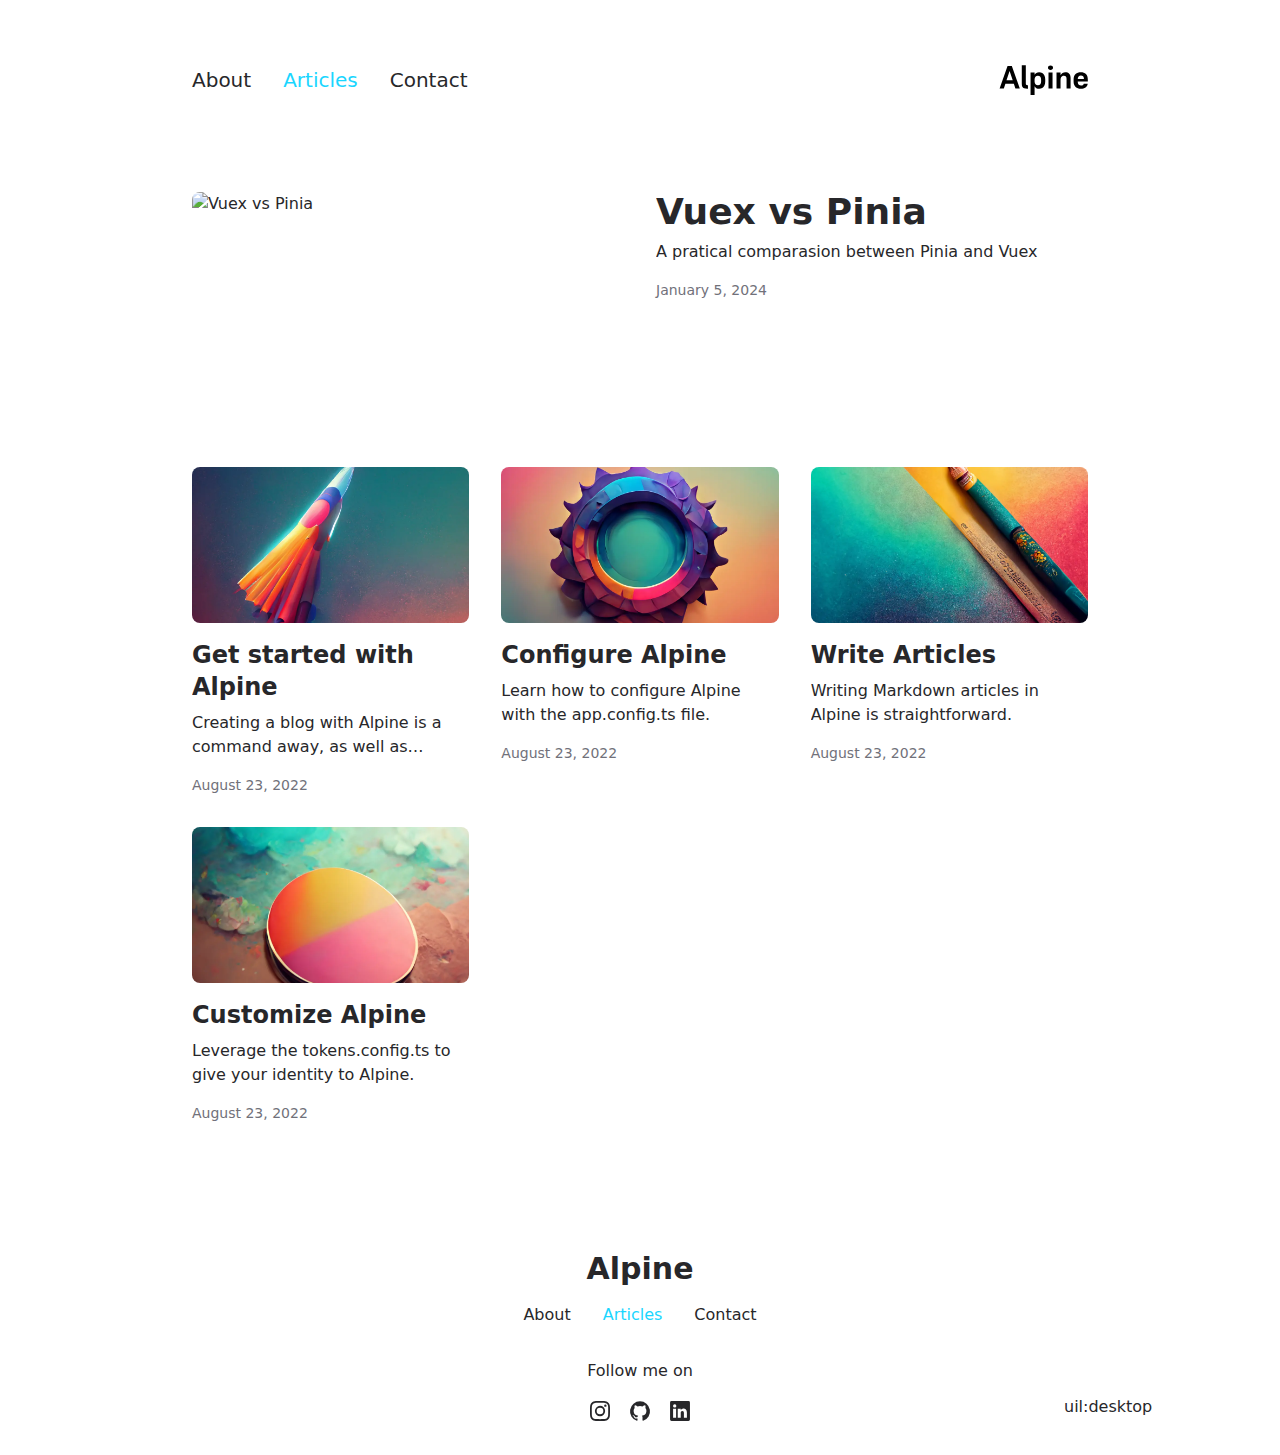
==== commit 4e3bf7d1: "Deploying to gh-pages from @ haithanhphan1603/blog@fa23da867af6f3887ffaaa768778f0848472579c 🚀" ====
--- a/articles/index.html
+++ b/articles/index.html
@@ -18,36 +18,36 @@
 <link rel="stylesheet" href="/_nuxt/ArticlesListItem.BZdU_2dZ.css">
 <link rel="stylesheet" href="/_nuxt/ProseA.wyvG_lUW.css">
 <link rel="stylesheet" href="/_nuxt/ProseCodeInline.zIu1-oE1.css">
-<link rel="modulepreload" as="script" crossorigin href="/_nuxt/entry.YAdcOwqB.js">
-<link rel="modulepreload" as="script" crossorigin href="/_nuxt/NuxtImg.VyQp0o2u.js">
-<link rel="modulepreload" as="script" crossorigin href="/_nuxt/document-driven.bDnKWosb.js">
-<link rel="modulepreload" as="script" crossorigin href="/_nuxt/DocumentDrivenEmpty.g14N6rbI.js">
-<link rel="modulepreload" as="script" crossorigin href="/_nuxt/ContentRenderer.K6Zsf9FF.js">
-<link rel="modulepreload" as="script" crossorigin href="/_nuxt/ContentRendererMarkdown.vue.-Q36t84h.js">
-<link rel="modulepreload" as="script" crossorigin href="/_nuxt/preview.27p4mYCX.js">
-<link rel="modulepreload" as="script" crossorigin href="/_nuxt/DocumentDrivenNotFound.4zLRTg4x.js">
-<link rel="modulepreload" as="script" crossorigin href="/_nuxt/page.gFiZh2-9.js">
-<link rel="modulepreload" as="script" crossorigin href="/_nuxt/ContentRendererMarkdown.luUxHumT.js">
-<link rel="modulepreload" as="script" crossorigin href="/_nuxt/ArticlesList.mTm7-UdC.js">
-<link rel="modulepreload" as="script" crossorigin href="/_nuxt/ArticlesListItem.W6s9L_fp.js">
+<link rel="modulepreload" as="script" crossorigin href="/_nuxt/entry.QY4pO5Sn.js">
+<link rel="modulepreload" as="script" crossorigin href="/_nuxt/NuxtImg.A22HgLL5.js">
+<link rel="modulepreload" as="script" crossorigin href="/_nuxt/document-driven.zQdbtSvT.js">
+<link rel="modulepreload" as="script" crossorigin href="/_nuxt/DocumentDrivenEmpty.giGjXYbi.js">
+<link rel="modulepreload" as="script" crossorigin href="/_nuxt/ContentRenderer.asHaGAiV.js">
+<link rel="modulepreload" as="script" crossorigin href="/_nuxt/ContentRendererMarkdown.vue.msPyW6NE.js">
+<link rel="modulepreload" as="script" crossorigin href="/_nuxt/preview.dvooMAbi.js">
+<link rel="modulepreload" as="script" crossorigin href="/_nuxt/DocumentDrivenNotFound.6IGqwPZw.js">
+<link rel="modulepreload" as="script" crossorigin href="/_nuxt/page.TxOIne8p.js">
+<link rel="modulepreload" as="script" crossorigin href="/_nuxt/ContentRendererMarkdown.sElUuqo_.js">
+<link rel="modulepreload" as="script" crossorigin href="/_nuxt/ArticlesList.qNH26QBS.js">
+<link rel="modulepreload" as="script" crossorigin href="/_nuxt/ArticlesListItem.yH-pStLx.js">
 <link rel="modulepreload" as="script" crossorigin href="/_nuxt/date.3uOv5BcS.js">
-<link rel="modulepreload" as="script" crossorigin href="/_nuxt/ProseA.IJKu7aLz.js">
-<link rel="modulepreload" as="script" crossorigin href="/_nuxt/ProseCodeInline.o-YIzNHM.js">
-<link rel="modulepreload" as="script" crossorigin href="/_nuxt/asyncData.bgveZPeu.js">
-<link rel="modulepreload" as="script" crossorigin href="/_nuxt/query.oyhQmxDT.js">
+<link rel="modulepreload" as="script" crossorigin href="/_nuxt/ProseA.dq4Wx4pf.js">
+<link rel="modulepreload" as="script" crossorigin href="/_nuxt/ProseCodeInline.XpKEKhEV.js">
+<link rel="modulepreload" as="script" crossorigin href="/_nuxt/asyncData.9DkizaZg.js">
+<link rel="modulepreload" as="script" crossorigin href="/_nuxt/query.WIMGqK_A.js">
 <link rel="prefetch" as="style" href="/_nuxt/article.I7XTyhhW.css">
-<link rel="prefetch" as="script" crossorigin href="/_nuxt/article.pKH3JznP.js">
-<link rel="prefetch" as="script" crossorigin href="/_nuxt/default.jYMcCxly.js">
-<link rel="prefetch" as="script" crossorigin href="/_nuxt/client-db.w6TgDI9l.js">
-<link rel="prefetch" as="script" crossorigin href="/_nuxt/slugify.rFLWqpDE.js">
+<link rel="prefetch" as="script" crossorigin href="/_nuxt/article.BvRXrdW7.js">
+<link rel="prefetch" as="script" crossorigin href="/_nuxt/default.SKEktdQg.js">
+<link rel="prefetch" as="script" crossorigin href="/_nuxt/client-db.sPyzxCsE.js">
+<link rel="prefetch" as="script" crossorigin href="/_nuxt/slugify.aBEMq0Jc.js">
 <link rel="prefetch" as="style" href="/_nuxt/useStudio.3MfaGMCn.css">
-<link rel="prefetch" as="script" crossorigin href="/_nuxt/useStudio.h1JO2XHO.js">
+<link rel="prefetch" as="script" crossorigin href="/_nuxt/useStudio.J4VrWclH.js">
 <link rel="prefetch" as="style" href="/_nuxt/error-404._LjjY-y0.css">
-<link rel="prefetch" as="script" crossorigin href="/_nuxt/error-404.UuxH6y7_.js">
+<link rel="prefetch" as="script" crossorigin href="/_nuxt/error-404.ww4mnT66.js">
 <link rel="prefetch" as="style" href="/_nuxt/error-500.Ke0_YfD7.css">
-<link rel="prefetch" as="script" crossorigin href="/_nuxt/error-500.tRsjc1Yj.js">
-<script type="module" src="/_nuxt/entry.YAdcOwqB.js" crossorigin></script><style id="pinceau-runtime-hydratable">@media{.phy[--]{--puid:nYgqEu-v;}.pv-fS5uiK{max-width:var(--elements-container-maxWidth);padding-left:var(--elements-container-padding-mobile);padding-right:var(--elements-container-padding-mobile);}@media (min-width: 475px){.pv-fS5uiK{padding-left:var(--elements-container-padding-xs);padding-right:var(--elements-container-padding-xs);}}@media (min-width: 640px){.pv-fS5uiK{padding-left:var(--elements-container-padding-sm);padding-right:var(--elements-container-padding-sm);}}@media (min-width: 768px){.pv-fS5uiK{padding-left:var(--elements-container-padding-md);padding-right:var(--elements-container-padding-md);}}} </style><style id="pinceau-theme">@media { :root {--pinceau-mq: initial; --alpine-readableLine: 68ch;--alpine-backdrop-backgroundColor: #f4f4f5b3;--prose-code-inline-padding: 0.2rem 0.375rem 0.2rem 0.375rem;--prose-code-block-backdropFilter: contrast(1);--prose-code-block-border-style: solid;--prose-code-block-border-width: 1px;--prose-tbody-tr-borderBottom-style: dashed;--prose-tbody-tr-borderBottom-width: 1px;--prose-th-textAlign: inherit;--prose-thead-borderBottom-style: solid;--prose-thead-borderBottom-width: 1px;--prose-thead-border-style: solid;--prose-thead-border-width: 0px;--prose-table-textAlign: start;--prose-hr-width: 1px;--prose-hr-style: solid;--prose-li-listStylePosition: outside;--prose-ol-li-markerColor: currentColor;--prose-ol-paddingInlineStart: 21px;--prose-ol-listStyleType: decimal;--prose-ul-li-markerColor: currentColor;--prose-ul-paddingInlineStart: 21px;--prose-ul-listStyleType: disc;--prose-blockquote-border-style: solid;--prose-blockquote-border-width: 4px;--prose-blockquote-quotes: '201C' '201D' '2018' '2019';--prose-blockquote-paddingInlineStart: 24px;--prose-a-code-color-hover: currentColor;--prose-a-code-color-static: currentColor;--prose-a-hasCode-borderBottom: none;--prose-a-border-distance: 2px;--prose-a-border-color-hover: currentColor;--prose-a-border-color-static: currentColor;--prose-a-border-style-hover: solid;--prose-a-border-style-static: dashed;--prose-a-border-width: 1px;--prose-a-color-static: inherit;--prose-a-textDecoration: none;--prose-h6-margin: 3rem 0 2rem;--prose-h5-margin: 3rem 0 2rem;--prose-h4-margin: 3rem 0 2rem;--prose-h3-margin: 3rem 0 2rem;--prose-h2-margin: 3rem 0 2rem;--prose-h1-margin: 0 0 2rem;--prose-p-fontSize: 18px;--typography-lead-loose: 2;--typography-lead-relaxed: 1.625;--typography-lead-normal: 1.5;--typography-lead-snug: 1.375;--typography-lead-tight: 1.25;--typography-lead-none: 1;--typography-lead-10: 2.5rem;--typography-lead-9: 2.25rem;--typography-lead-8: 2rem;--typography-lead-7: 1.75rem;--typography-lead-6: 1.5rem;--typography-lead-5: 1.25rem;--typography-lead-4: 1rem;--typography-lead-3: .75rem;--typography-lead-2: .5rem;--typography-lead-1: .025rem;--typography-fontWeight-black: 900;--typography-fontWeight-extrabold: 800;--typography-fontWeight-bold: 700;--typography-fontWeight-semibold: 600;--typography-fontWeight-medium: 500;--typography-fontWeight-normal: 400;--typography-fontWeight-light: 300;--typography-fontWeight-extralight: 200;--typography-fontWeight-thin: 100;--typography-fontSize-9xl: 128px;--typography-fontSize-8xl: 96px;--typography-fontSize-7xl: 72px;--typography-fontSize-6xl: 60px;--typography-fontSize-5xl: 48px;--typography-fontSize-4xl: 36px;--typography-fontSize-3xl: 30px;--typography-fontSize-2xl: 24px;--typography-fontSize-xl: 20px;--typography-fontSize-lg: 18px;--typography-fontSize-base: 16px;--typography-fontSize-sm: 14px;--typography-fontSize-xs: 12px;--typography-letterSpacing-wide: 0.025em;--typography-letterSpacing-tight: -0.025em;--typography-verticalMargin-base: 24px;--typography-verticalMargin-sm: 16px;--elements-border-secondary-hover: [object Object];--elements-backdrop-background: #fffc;--elements-backdrop-filter: saturate(200%) blur(20px);--elements-container-maxWidth: 64rem;--lead-loose: 2;--lead-relaxed: 1.625;--lead-normal: 1.5;--lead-snug: 1.375;--lead-tight: 1.25;--lead-none: 1;--lead-10: 2.5rem;--lead-9: 2.25rem;--lead-8: 2rem;--lead-7: 1.75rem;--lead-6: 1.5rem;--lead-5: 1.25rem;--lead-4: 1rem;--lead-3: .75rem;--lead-2: .5rem;--lead-1: .025rem;--letterSpacing-widest: 0.1em;--letterSpacing-wider: 0.05em;--letterSpacing-wide: 0.025em;--letterSpacing-normal: 0em;--letterSpacing-tight: -0.025em;--letterSpacing-tighter: -0.05em;--fontSize-9xl: 8rem;--fontSize-8xl: 6rem;--fontSize-7xl: 4.5rem;--fontSize-6xl: 3.75rem;--fontSize-5xl: 3rem;--fontSize-4xl: 2.25rem;--fontSize-3xl: 1.875rem;--fontSize-2xl: 1.5rem;--fontSize-xl: 1.25rem;--fontSize-lg: 1.125rem;--fontSize-base: 1rem;--fontSize-sm: 0.875rem;--fontSize-xs: 0.75rem;--fontWeight-black: 900;--fontWeight-extrabold: 800;--fontWeight-bold: 700;--fontWeight-semibold: 600;--fontWeight-medium: 500;--fontWeight-normal: 400;--fontWeight-light: 300;--fontWeight-extralight: 200;--fontWeight-thin: 100;--font-mono: ui-monospace, SFMono-Regular, Menlo, Monaco, Consolas, Liberation Mono, Courier New, monospace;--font-serif: ui-serif, Georgia, Cambria, Times New Roman, Times, serif;--font-sans: ui-sans-serif, system-ui, -apple-system, BlinkMacSystemFont, Segoe UI, Roboto, Helvetica Neue, Arial, Noto Sans, sans-serif, Apple Color Emoji, Segoe UI Emoji, Segoe UI Symbol, Noto Color Emoji;--opacity-total: 1;--opacity-high: 0.8;--opacity-medium: 0.5;--opacity-soft: 0.3;--opacity-light: 0.15;--opacity-bright: 0.1;--opacity-noOpacity: 0;--borderWidth-lg: 3px;--borderWidth-md: 2px;--borderWidth-sm: 1px;--borderWidth-noBorder: 0;--space-rem-875: 0.875rem;--space-rem-625: 0.625rem;--space-rem-375: 0.375rem;--space-rem-125: 0.125rem;--space-px: 1px;--space-128: 32rem;--space-96: 24rem;--space-80: 20rem;--space-72: 18rem;--space-64: 16rem;--space-60: 15rem;--space-56: 14rem;--space-52: 13rem;--space-48: 12rem;--space-44: 11rem;--space-40: 10rem;--space-36: 9rem;--space-32: 8rem;--space-28: 7rem;--space-24: 6rem;--space-20: 5rem;--space-16: 4rem;--space-14: 3.5rem;--space-12: 3rem;--space-11: 2.75rem;--space-10: 2.5rem;--space-9: 2.25rem;--space-8: 2rem;--space-7: 1.75rem;--space-6: 1.5rem;--space-5: 1.25rem;--space-4: 1rem;--space-3: 0.75rem;--space-2: 0.5rem;--space-1: 0.25rem;--space-0: 0px;--size-full: 100%;--size-7xl: 80rem;--size-6xl: 72rem;--size-5xl: 64rem;--size-4xl: 56rem;--size-3xl: 48rem;--size-2xl: 42rem;--size-xl: 36rem;--size-lg: 32rem;--size-md: 28rem;--size-sm: 24rem;--size-xs: 20rem;--size-200: 200px;--size-104: 104px;--size-80: 80px;--size-64: 64px;--size-56: 56px;--size-48: 48px;--size-40: 40px;--size-32: 32px;--size-24: 24px;--size-20: 20px;--size-16: 16px;--size-12: 12px;--size-8: 8px;--size-6: 6px;--size-4: 4px;--size-2: 2px;--size-0: 0px;--radii-full: 9999px;--radii-3xl: 1.75rem;--radii-2xl: 1.5rem;--radii-xl: 1rem;--radii-lg: 0.75rem;--radii-md: 0.5rem;--radii-sm: 0.375rem;--radii-xs: 0.25rem;--radii-2xs: 0.125rem;--radii-none: 0px;--shadow-none: 0px 0px 0px 0px transparent;--shadow-lg: 0px 10px 15px -3px #000000, 0px 4px 6px -4px #000000;--shadow-md: 0px 4px 6px -1px #000000, 0px 2px 4px -2px #000000;--shadow-sm: 0px 1px 3px 0px #000000, 0px 1px 2px -1px #000000;--shadow-xs: 0px 1px 2px 0px #000000;--height-screen: 100vh;--width-screen: 100vw;--color-primary-900: #002e38;--color-primary-800: #005c70;--color-primary-700: #008aa9;--color-primary-600: #00b9e1;--color-primary-500: #1ad6ff;--color-primary-400: #40ddff;--color-primary-300: #66e4ff;--color-primary-200: #8deaff;--color-primary-100: #b3f1ff;--color-primary-50: #d9f8ff;--color-ruby-900: #380011;--color-ruby-800: #700021;--color-ruby-700: #a90032;--color-ruby-600: #e10043;--color-ruby-500: #ff1a5e;--color-ruby-400: #ff4079;--color-ruby-300: #ff6694;--color-ruby-200: #ff8dae;--color-ruby-100: #ffb3c9;--color-ruby-50: #ffd9e4;--color-pink-900: #380025;--color-pink-800: #70004b;--color-pink-700: #a90070;--color-pink-600: #e10095;--color-pink-500: #ff1ab2;--color-pink-400: #ff40bf;--color-pink-300: #ff66cc;--color-pink-200: #ff8dd8;--color-pink-100: #ffb3e5;--color-pink-50: #ffd9f2;--color-purple-900: #190038;--color-purple-800: #330070;--color-purple-700: #4c00a9;--color-purple-600: #6500e1;--color-purple-500: #811aff;--color-purple-400: #9640ff;--color-purple-300: #ab66ff;--color-purple-200: #c08dff;--color-purple-100: #d5b3ff;--color-purple-50: #ead9ff;--color-royalblue-900: #0b0531;--color-royalblue-800: #160a62;--color-royalblue-700: #211093;--color-royalblue-600: #2c15c4;--color-royalblue-500: #4127e8;--color-royalblue-400: #614bec;--color-royalblue-300: #806ff0;--color-royalblue-200: #a093f3;--color-royalblue-100: #c0b7f7;--color-royalblue-50: #dfdbfb;--color-indigoblue-900: #001238;--color-indigoblue-800: #002370;--color-indigoblue-700: #0035a9;--color-indigoblue-600: #0047e1;--color-indigoblue-500: #1a62ff;--color-indigoblue-400: #407cff;--color-indigoblue-300: #6696ff;--color-indigoblue-200: #8db0ff;--color-indigoblue-100: #b3cbff;--color-indigoblue-50: #d9e5ff;--color-blue-900: #002438;--color-blue-800: #004870;--color-blue-700: #006ca9;--color-blue-600: #0090e1;--color-blue-500: #1aadff;--color-blue-400: #40bbff;--color-blue-300: #66c8ff;--color-blue-200: #8dd6ff;--color-blue-100: #b3e4ff;--color-blue-50: #d9f1ff;--color-lightblue-900: #002e38;--color-lightblue-800: #005c70;--color-lightblue-700: #008aa9;--color-lightblue-600: #00b9e1;--color-lightblue-500: #1ad6ff;--color-lightblue-400: #40ddff;--color-lightblue-300: #66e4ff;--color-lightblue-200: #8deaff;--color-lightblue-100: #b3f1ff;--color-lightblue-50: #d9f8ff;--color-teal-900: #062a28;--color-teal-800: #0b544f;--color-teal-700: #117d77;--color-teal-600: #16a79e;--color-teal-500: #1cd1c6;--color-teal-400: #36e4da;--color-teal-300: #5fe9e1;--color-teal-200: #87efe9;--color-teal-100: #aff4f0;--color-teal-50: #d7faf8;--color-pear-900: #2a2b09;--color-pear-800: #545512;--color-pear-700: #7e801b;--color-pear-600: #a8aa24;--color-pear-500: #d0d32f;--color-pear-400: #d8da52;--color-pear-300: #e0e274;--color-pear-200: #e8e997;--color-pear-100: #eff0ba;--color-pear-50: #f7f8dc;--color-red-900: #380300;--color-red-800: #700700;--color-red-700: #a90a00;--color-red-600: #e10e00;--color-red-500: #ff281a;--color-red-400: #ff4c40;--color-red-300: #ff7066;--color-red-200: #ff948d;--color-red-100: #ffb7b3;--color-red-50: #ffdbd9;--color-orange-900: #381800;--color-orange-800: #702f00;--color-orange-700: #a94700;--color-orange-600: #e15e00;--color-orange-500: #ff7a1a;--color-orange-400: #ff9040;--color-orange-300: #ffa666;--color-orange-200: #ffbd8d;--color-orange-100: #ffd3b3;--color-orange-50: #ffe9d9;--color-yellow-900: #362b03;--color-yellow-800: #6d5605;--color-yellow-700: #a38108;--color-yellow-600: #daac0a;--color-yellow-500: #f5c828;--color-yellow-400: #f7d14c;--color-yellow-300: #f8da70;--color-yellow-200: #fae393;--color-yellow-100: #fcedb7;--color-yellow-50: #fdf6db;--color-green-900: #003f25;--color-green-800: #005e38;--color-green-700: #007e4a;--color-green-600: #009d5d;--color-green-500: #00bd6f;--color-green-400: #00dc82;--color-green-300: #30ffaa;--color-green-200: #83ffcc;--color-green-100: #acffdd;--color-green-50: #d6ffee;--color-gray-900: #18181B;--color-gray-800: #27272A;--color-gray-700: #3f3f46;--color-gray-600: #52525B;--color-gray-500: #71717A;--color-gray-400: #a1a1aa;--color-gray-300: #D4d4d8;--color-gray-200: #e4e4e7;--color-gray-100: #f4f4f5;--color-gray-50: #fafafa;--color-black: #0c0c0d;--color-white: #FFFFFF;--media-portrait: only screen and (orientation: portrait);--media-landscape: only screen and (orientation: landscape);--media-rm: (prefers-reduced-motion: reduce);--media-2xl: (min-width: 1536px);--media-xl: (min-width: 1280px);--media-lg: (min-width: 1024px);--media-md: (min-width: 768px);--media-sm: (min-width: 640px);--media-xs: (min-width: 475px);--alpine-body-color: var(--color-gray-800);--alpine-body-backgroundColor: var(--color-white);--prose-code-inline-fontWeight: var(--typography-fontWeight-normal);--prose-code-inline-fontSize: var(--typography-fontSize-sm);--prose-code-inline-borderRadius: var(--radii-xs);--prose-code-block-pre-padding: var(--typography-verticalMargin-sm);--prose-code-block-margin: var(--typography-verticalMargin-base) 0;--prose-code-block-fontSize: var(--typography-fontSize-sm);--prose-tbody-code-inline-fontSize: var(--typography-fontSize-sm);--prose-tbody-td-padding: var(--typography-verticalMargin-sm);--prose-th-fontWeight: var(--typography-fontWeight-semibold);--prose-th-padding: 0 var(--typography-verticalMargin-sm) var(--typography-verticalMargin-sm) var(--typography-verticalMargin-sm);--prose-table-lineHeight: var(--typography-lead-6);--prose-table-fontSize: var(--typography-fontSize-sm);--prose-table-margin: var(--typography-verticalMargin-base) 0;--prose-hr-margin: var(--typography-verticalMargin-base) 0;--prose-li-margin: var(--typography-verticalMargin-sm) 0;--prose-ol-margin: var(--typography-verticalMargin-base) 0;--prose-ul-margin: var(--typography-verticalMargin-base) 0;--prose-blockquote-margin: var(--typography-verticalMargin-base) 0;--prose-a-code-border-style: var(--prose-a-border-style-static);--prose-a-code-border-width: var(--prose-a-border-width);--prose-a-fontWeight: var(--typography-fontWeight-medium);--prose-img-margin: var(--typography-verticalMargin-base) 0;--prose-strong-fontWeight: var(--typography-fontWeight-semibold);--prose-h6-iconSize: var(--typography-fontSize-base);--prose-h6-fontWeight: var(--typography-fontWeight-semibold);--prose-h6-lineHeight: var(--typography-lead-normal);--prose-h6-fontSize: var(--typography-fontSize-lg);--prose-h5-iconSize: var(--typography-fontSize-lg);--prose-h5-fontWeight: var(--typography-fontWeight-semibold);--prose-h5-lineHeight: var(--typography-lead-snug);--prose-h5-fontSize: var(--typography-fontSize-xl);--prose-h4-iconSize: var(--typography-fontSize-lg);--prose-h4-letterSpacing: var(--typography-letterSpacing-tight);--prose-h4-fontWeight: var(--typography-fontWeight-semibold);--prose-h4-lineHeight: var(--typography-lead-snug);--prose-h4-fontSize: var(--typography-fontSize-2xl);--prose-h3-iconSize: var(--typography-fontSize-xl);--prose-h3-letterSpacing: var(--typography-letterSpacing-tight);--prose-h3-fontWeight: var(--typography-fontWeight-semibold);--prose-h3-lineHeight: var(--typography-lead-snug);--prose-h3-fontSize: var(--typography-fontSize-3xl);--prose-h2-iconSize: var(--typography-fontSize-2xl);--prose-h2-letterSpacing: var(--typography-letterSpacing-tight);--prose-h2-fontWeight: var(--typography-fontWeight-semibold);--prose-h2-lineHeight: var(--typography-lead-tight);--prose-h2-fontSize: var(--typography-fontSize-4xl);--prose-h1-iconSize: var(--typography-fontSize-3xl);--prose-h1-letterSpacing: var(--typography-letterSpacing-tight);--prose-h1-fontWeight: var(--typography-fontWeight-bold);--prose-h1-lineHeight: var(--typography-lead-tight);--prose-h1-fontSize: var(--typography-fontSize-5xl);--prose-p-br-margin: var(--typography-verticalMargin-base) 0 0 0;--prose-p-margin: var(--typography-verticalMargin-base) 0;--prose-p-lineHeight: var(--typography-lead-normal);--typography-color-primary-900: var(--color-primary-900);--typography-color-primary-800: var(--color-primary-800);--typography-color-primary-700: var(--color-primary-700);--typography-color-primary-600: var(--color-primary-600);--typography-color-primary-500: var(--color-primary-500);--typography-color-primary-400: var(--color-primary-400);--typography-color-primary-300: var(--color-primary-300);--typography-color-primary-200: var(--color-primary-200);--typography-color-primary-100: var(--color-primary-100);--typography-color-primary-50: var(--color-primary-50);--typography-font-code: var(--font-mono);--typography-font-body: var(--font-sans);--typography-font-display: var(--font-sans);--typography-body-backgroundColor: var(--color-white);--typography-body-color: var(--color-black);--elements-state-danger-borderColor-secondary: var(--color-red-200);--elements-state-danger-borderColor-primary: var(--color-red-100);--elements-state-danger-backgroundColor-secondary: var(--color-red-100);--elements-state-danger-backgroundColor-primary: var(--color-red-50);--elements-state-danger-color-secondary: var(--color-red-600);--elements-state-danger-color-primary: var(--color-red-500);--elements-state-warning-borderColor-secondary: var(--color-yellow-200);--elements-state-warning-borderColor-primary: var(--color-yellow-100);--elements-state-warning-backgroundColor-secondary: var(--color-yellow-100);--elements-state-warning-backgroundColor-primary: var(--color-yellow-50);--elements-state-warning-color-secondary: var(--color-yellow-700);--elements-state-warning-color-primary: var(--color-yellow-600);--elements-state-success-borderColor-secondary: var(--color-green-200);--elements-state-success-borderColor-primary: var(--color-green-100);--elements-state-success-backgroundColor-secondary: var(--color-green-100);--elements-state-success-backgroundColor-primary: var(--color-green-50);--elements-state-success-color-secondary: var(--color-green-600);--elements-state-success-color-primary: var(--color-green-500);--elements-state-info-borderColor-secondary: var(--color-blue-200);--elements-state-info-borderColor-primary: var(--color-blue-100);--elements-state-info-backgroundColor-secondary: var(--color-blue-100);--elements-state-info-backgroundColor-primary: var(--color-blue-50);--elements-state-info-color-secondary: var(--color-blue-600);--elements-state-info-color-primary: var(--color-blue-500);--elements-state-primary-borderColor-secondary: var(--color-primary-200);--elements-state-primary-borderColor-primary: var(--color-primary-100);--elements-state-primary-backgroundColor-secondary: var(--color-primary-100);--elements-state-primary-backgroundColor-primary: var(--color-primary-50);--elements-state-primary-color-secondary: var(--color-primary-700);--elements-state-primary-color-primary: var(--color-primary-600);--elements-surface-secondary-backgroundColor: var(--color-gray-200);--elements-surface-primary-backgroundColor: var(--color-gray-100);--elements-surface-background-base: var(--color-gray-100);--elements-border-secondary-static: var(--color-gray-200);--elements-border-primary-hover: var(--color-gray-200);--elements-border-primary-static: var(--color-gray-100);--elements-container-padding-md: var(--space-16);--elements-container-padding-sm: var(--space-12);--elements-container-padding-xs: var(--space-8);--elements-container-padding-mobile: var(--space-6);--elements-text-secondary-color-hover: var(--color-gray-700);--elements-text-secondary-color-static: var(--color-gray-500);--elements-text-primary-color-static: var(--color-gray-900);--text-6xl-lineHeight: var(--lead-none);--text-6xl-fontSize: var(--fontSize-6xl);--text-5xl-lineHeight: var(--lead-none);--text-5xl-fontSize: var(--fontSize-5xl);--text-4xl-lineHeight: var(--lead-10);--text-4xl-fontSize: var(--fontSize-4xl);--text-3xl-lineHeight: var(--lead-9);--text-3xl-fontSize: var(--fontSize-3xl);--text-2xl-lineHeight: var(--lead-8);--text-2xl-fontSize: var(--fontSize-2xl);--text-xl-lineHeight: var(--lead-7);--text-xl-fontSize: var(--fontSize-xl);--text-lg-lineHeight: var(--lead-7);--text-lg-fontSize: var(--fontSize-lg);--text-base-lineHeight: var(--lead-6);--text-base-fontSize: var(--fontSize-base);--text-sm-lineHeight: var(--lead-5);--text-sm-fontSize: var(--fontSize-sm);--text-xs-lineHeight: var(--lead-4);--text-xs-fontSize: var(--fontSize-xs);--shadow-2xl: 0px 25px 50px -12px var(--color-gray-900);--shadow-xl: 0px 20px 25px -5px var(--color-gray-400), 0px 8px 10px -6px #000000;--color-secondary-900: var(--color-gray-900);--color-secondary-800: var(--color-gray-800);--color-secondary-700: var(--color-gray-700);--color-secondary-600: var(--color-gray-600);--color-secondary-500: var(--color-gray-500);--color-secondary-400: var(--color-gray-400);--color-secondary-300: var(--color-gray-300);--color-secondary-200: var(--color-gray-200);--color-secondary-100: var(--color-gray-100);--color-secondary-50: var(--color-gray-50);--prose-a-code-background-hover: var(--typography-color-primary-50);--prose-a-code-border-color-hover: var(--typography-color-primary-500);--prose-a-color-hover: var(--typography-color-primary-500);--typography-color-secondary-900: var(--color-secondary-900);--typography-color-secondary-800: var(--color-secondary-800);--typography-color-secondary-700: var(--color-secondary-700);--typography-color-secondary-600: var(--color-secondary-600);--typography-color-secondary-500: var(--color-secondary-500);--typography-color-secondary-400: var(--color-secondary-400);--typography-color-secondary-300: var(--color-secondary-300);--typography-color-secondary-200: var(--color-secondary-200);--typography-color-secondary-100: var(--color-secondary-100);--typography-color-secondary-50: var(--color-secondary-50);--prose-code-inline-backgroundColor: var(--typography-color-secondary-100);--prose-code-inline-color: var(--typography-color-secondary-700);--prose-code-block-backgroundColor: var(--typography-color-secondary-100);--prose-code-block-color: var(--typography-color-secondary-700);--prose-code-block-border-color: var(--typography-color-secondary-200);--prose-tbody-tr-borderBottom-color: var(--typography-color-secondary-200);--prose-th-color: var(--typography-color-secondary-600);--prose-thead-borderBottom-color: var(--typography-color-secondary-200);--prose-thead-border-color: var(--typography-color-secondary-300);--prose-hr-color: var(--typography-color-secondary-200);--prose-blockquote-border-color: var(--typography-color-secondary-200);--prose-blockquote-color: var(--typography-color-secondary-500);--prose-a-code-border-color-static: var(--typography-color-secondary-400); } }@media { :root.dark {--pinceau-mq: dark; --alpine-backdrop-backgroundColor: #18181bb3;--prose-code-block-backdropFilter: contrast(1);--prose-ol-li-markerColor: currentColor;--prose-ul-li-markerColor: currentColor;--prose-a-code-color-hover: currentColor;--prose-a-code-color-static: currentColor;--prose-a-border-color-hover: currentColor;--prose-a-border-color-static: currentColor;--prose-a-color-static: inherit;--elements-backdrop-background: #0c0d0ccc;--alpine-body-color: var(--color-gray-200);--alpine-body-backgroundColor: var(--color-black);--typography-body-backgroundColor: var(--color-black);--typography-body-color: var(--color-white);--elements-state-danger-borderColor-secondary: var(--color-red-700);--elements-state-danger-borderColor-primary: var(--color-red-800);--elements-state-danger-backgroundColor-secondary: var(--color-red-800);--elements-state-danger-backgroundColor-primary: var(--color-red-900);--elements-state-danger-color-secondary: var(--color-red-200);--elements-state-danger-color-primary: var(--color-red-300);--elements-state-warning-borderColor-secondary: var(--color-yellow-700);--elements-state-warning-borderColor-primary: var(--color-yellow-800);--elements-state-warning-backgroundColor-secondary: var(--color-yellow-800);--elements-state-warning-backgroundColor-primary: var(--color-yellow-900);--elements-state-warning-color-secondary: var(--color-yellow-200);--elements-state-warning-color-primary: var(--color-yellow-400);--elements-state-success-borderColor-secondary: var(--color-green-700);--elements-state-success-borderColor-primary: var(--color-green-800);--elements-state-success-backgroundColor-secondary: var(--color-green-800);--elements-state-success-backgroundColor-primary: var(--color-green-900);--elements-state-success-color-secondary: var(--color-green-200);--elements-state-success-color-primary: var(--color-green-400);--elements-state-info-borderColor-secondary: var(--color-blue-700);--elements-state-info-borderColor-primary: var(--color-blue-800);--elements-state-info-backgroundColor-secondary: var(--color-blue-800);--elements-state-info-backgroundColor-primary: var(--color-blue-900);--elements-state-info-color-secondary: var(--color-blue-200);--elements-state-info-color-primary: var(--color-blue-400);--elements-state-primary-borderColor-secondary: var(--color-primary-700);--elements-state-primary-borderColor-primary: var(--color-primary-800);--elements-state-primary-backgroundColor-secondary: var(--color-primary-800);--elements-state-primary-backgroundColor-primary: var(--color-primary-900);--elements-state-primary-color-secondary: var(--color-primary-200);--elements-state-primary-color-primary: var(--color-primary-400);--elements-surface-secondary-backgroundColor: var(--color-gray-800);--elements-surface-primary-backgroundColor: var(--color-gray-900);--elements-surface-background-base: var(--color-gray-900);--elements-border-secondary-static: var(--color-gray-800);--elements-border-primary-hover: var(--color-gray-800);--elements-border-primary-static: var(--color-gray-900);--elements-text-secondary-color-hover: var(--color-gray-200);--elements-text-secondary-color-static: var(--color-gray-400);--elements-text-primary-color-static: var(--color-gray-50);--prose-a-code-background-hover: var(--typography-color-primary-900);--prose-a-code-border-color-hover: var(--typography-color-primary-600);--prose-a-color-hover: var(--typography-color-primary-400);--prose-code-inline-backgroundColor: var(--typography-color-secondary-800);--prose-code-inline-color: var(--typography-color-secondary-200);--prose-code-block-backgroundColor: var(--typography-color-secondary-900);--prose-code-block-color: var(--typography-color-secondary-200);--prose-code-block-border-color: var(--typography-color-secondary-800);--prose-tbody-tr-borderBottom-color: var(--typography-color-secondary-800);--prose-th-color: var(--typography-color-secondary-400);--prose-thead-borderBottom-color: var(--typography-color-secondary-800);--prose-thead-border-color: var(--typography-color-secondary-600);--prose-hr-color: var(--typography-color-secondary-800);--prose-blockquote-border-color: var(--typography-color-secondary-700);--prose-blockquote-color: var(--typography-color-secondary-400);--prose-a-code-border-color-static: var(--typography-color-secondary-600); } }</style><script>"use strict";(()=>{const a=window,e=document.documentElement,m=["dark","light"],c=window&&window.localStorage&&window.localStorage.getItem&&window.localStorage.getItem("nuxt-color-mode")||"system";let n=c==="system"?d():c;const l=e.getAttribute("data-color-mode-forced");l&&(n=l),i(n),a["__NUXT_COLOR_MODE__"]={preference:c,value:n,getColorScheme:d,addColorScheme:i,removeColorScheme:f};function i(o){const t=""+o+"",s="";e.classList?e.classList.add(t):e.className+=" "+t,s&&e.setAttribute("data-"+s,o)}function f(o){const t=""+o+"",s="";e.classList?e.classList.remove(t):e.className=e.className.replace(new RegExp(t,"g"),""),s&&e.removeAttribute("data-"+s)}function r(o){return a.matchMedia("(prefers-color-scheme"+o+")")}function d(){if(a.matchMedia&&r("").media!=="not all"){for(const o of m)if(r(":"+o).matches)return o}return"light"}})();
+<link rel="prefetch" as="script" crossorigin href="/_nuxt/error-500.SZfjZrBg.js">
+<script type="module" src="/_nuxt/entry.QY4pO5Sn.js" crossorigin></script><style id="pinceau-runtime-hydratable">@media{.phy[--]{--puid:rVZwxj-v;}.pv-ROfBXX{max-width:var(--elements-container-maxWidth);padding-left:var(--elements-container-padding-mobile);padding-right:var(--elements-container-padding-mobile);}@media (min-width: 475px){.pv-ROfBXX{padding-left:var(--elements-container-padding-xs);padding-right:var(--elements-container-padding-xs);}}@media (min-width: 640px){.pv-ROfBXX{padding-left:var(--elements-container-padding-sm);padding-right:var(--elements-container-padding-sm);}}@media (min-width: 768px){.pv-ROfBXX{padding-left:var(--elements-container-padding-md);padding-right:var(--elements-container-padding-md);}}} </style><style id="pinceau-theme">@media { :root {--pinceau-mq: initial; --alpine-readableLine: 68ch;--alpine-backdrop-backgroundColor: #f4f4f5b3;--prose-code-inline-padding: 0.2rem 0.375rem 0.2rem 0.375rem;--prose-code-block-backdropFilter: contrast(1);--prose-code-block-border-style: solid;--prose-code-block-border-width: 1px;--prose-tbody-tr-borderBottom-style: dashed;--prose-tbody-tr-borderBottom-width: 1px;--prose-th-textAlign: inherit;--prose-thead-borderBottom-style: solid;--prose-thead-borderBottom-width: 1px;--prose-thead-border-style: solid;--prose-thead-border-width: 0px;--prose-table-textAlign: start;--prose-hr-width: 1px;--prose-hr-style: solid;--prose-li-listStylePosition: outside;--prose-ol-li-markerColor: currentColor;--prose-ol-paddingInlineStart: 21px;--prose-ol-listStyleType: decimal;--prose-ul-li-markerColor: currentColor;--prose-ul-paddingInlineStart: 21px;--prose-ul-listStyleType: disc;--prose-blockquote-border-style: solid;--prose-blockquote-border-width: 4px;--prose-blockquote-quotes: '201C' '201D' '2018' '2019';--prose-blockquote-paddingInlineStart: 24px;--prose-a-code-color-hover: currentColor;--prose-a-code-color-static: currentColor;--prose-a-hasCode-borderBottom: none;--prose-a-border-distance: 2px;--prose-a-border-color-hover: currentColor;--prose-a-border-color-static: currentColor;--prose-a-border-style-hover: solid;--prose-a-border-style-static: dashed;--prose-a-border-width: 1px;--prose-a-color-static: inherit;--prose-a-textDecoration: none;--prose-h6-margin: 3rem 0 2rem;--prose-h5-margin: 3rem 0 2rem;--prose-h4-margin: 3rem 0 2rem;--prose-h3-margin: 3rem 0 2rem;--prose-h2-margin: 3rem 0 2rem;--prose-h1-margin: 0 0 2rem;--prose-p-fontSize: 18px;--typography-lead-loose: 2;--typography-lead-relaxed: 1.625;--typography-lead-normal: 1.5;--typography-lead-snug: 1.375;--typography-lead-tight: 1.25;--typography-lead-none: 1;--typography-lead-10: 2.5rem;--typography-lead-9: 2.25rem;--typography-lead-8: 2rem;--typography-lead-7: 1.75rem;--typography-lead-6: 1.5rem;--typography-lead-5: 1.25rem;--typography-lead-4: 1rem;--typography-lead-3: .75rem;--typography-lead-2: .5rem;--typography-lead-1: .025rem;--typography-fontWeight-black: 900;--typography-fontWeight-extrabold: 800;--typography-fontWeight-bold: 700;--typography-fontWeight-semibold: 600;--typography-fontWeight-medium: 500;--typography-fontWeight-normal: 400;--typography-fontWeight-light: 300;--typography-fontWeight-extralight: 200;--typography-fontWeight-thin: 100;--typography-fontSize-9xl: 128px;--typography-fontSize-8xl: 96px;--typography-fontSize-7xl: 72px;--typography-fontSize-6xl: 60px;--typography-fontSize-5xl: 48px;--typography-fontSize-4xl: 36px;--typography-fontSize-3xl: 30px;--typography-fontSize-2xl: 24px;--typography-fontSize-xl: 20px;--typography-fontSize-lg: 18px;--typography-fontSize-base: 16px;--typography-fontSize-sm: 14px;--typography-fontSize-xs: 12px;--typography-letterSpacing-wide: 0.025em;--typography-letterSpacing-tight: -0.025em;--typography-verticalMargin-base: 24px;--typography-verticalMargin-sm: 16px;--elements-border-secondary-hover: [object Object];--elements-backdrop-background: #fffc;--elements-backdrop-filter: saturate(200%) blur(20px);--elements-container-maxWidth: 64rem;--lead-loose: 2;--lead-relaxed: 1.625;--lead-normal: 1.5;--lead-snug: 1.375;--lead-tight: 1.25;--lead-none: 1;--lead-10: 2.5rem;--lead-9: 2.25rem;--lead-8: 2rem;--lead-7: 1.75rem;--lead-6: 1.5rem;--lead-5: 1.25rem;--lead-4: 1rem;--lead-3: .75rem;--lead-2: .5rem;--lead-1: .025rem;--letterSpacing-widest: 0.1em;--letterSpacing-wider: 0.05em;--letterSpacing-wide: 0.025em;--letterSpacing-normal: 0em;--letterSpacing-tight: -0.025em;--letterSpacing-tighter: -0.05em;--fontSize-9xl: 8rem;--fontSize-8xl: 6rem;--fontSize-7xl: 4.5rem;--fontSize-6xl: 3.75rem;--fontSize-5xl: 3rem;--fontSize-4xl: 2.25rem;--fontSize-3xl: 1.875rem;--fontSize-2xl: 1.5rem;--fontSize-xl: 1.25rem;--fontSize-lg: 1.125rem;--fontSize-base: 1rem;--fontSize-sm: 0.875rem;--fontSize-xs: 0.75rem;--fontWeight-black: 900;--fontWeight-extrabold: 800;--fontWeight-bold: 700;--fontWeight-semibold: 600;--fontWeight-medium: 500;--fontWeight-normal: 400;--fontWeight-light: 300;--fontWeight-extralight: 200;--fontWeight-thin: 100;--font-mono: ui-monospace, SFMono-Regular, Menlo, Monaco, Consolas, Liberation Mono, Courier New, monospace;--font-serif: ui-serif, Georgia, Cambria, Times New Roman, Times, serif;--font-sans: ui-sans-serif, system-ui, -apple-system, BlinkMacSystemFont, Segoe UI, Roboto, Helvetica Neue, Arial, Noto Sans, sans-serif, Apple Color Emoji, Segoe UI Emoji, Segoe UI Symbol, Noto Color Emoji;--opacity-total: 1;--opacity-high: 0.8;--opacity-medium: 0.5;--opacity-soft: 0.3;--opacity-light: 0.15;--opacity-bright: 0.1;--opacity-noOpacity: 0;--borderWidth-lg: 3px;--borderWidth-md: 2px;--borderWidth-sm: 1px;--borderWidth-noBorder: 0;--space-rem-875: 0.875rem;--space-rem-625: 0.625rem;--space-rem-375: 0.375rem;--space-rem-125: 0.125rem;--space-px: 1px;--space-128: 32rem;--space-96: 24rem;--space-80: 20rem;--space-72: 18rem;--space-64: 16rem;--space-60: 15rem;--space-56: 14rem;--space-52: 13rem;--space-48: 12rem;--space-44: 11rem;--space-40: 10rem;--space-36: 9rem;--space-32: 8rem;--space-28: 7rem;--space-24: 6rem;--space-20: 5rem;--space-16: 4rem;--space-14: 3.5rem;--space-12: 3rem;--space-11: 2.75rem;--space-10: 2.5rem;--space-9: 2.25rem;--space-8: 2rem;--space-7: 1.75rem;--space-6: 1.5rem;--space-5: 1.25rem;--space-4: 1rem;--space-3: 0.75rem;--space-2: 0.5rem;--space-1: 0.25rem;--space-0: 0px;--size-full: 100%;--size-7xl: 80rem;--size-6xl: 72rem;--size-5xl: 64rem;--size-4xl: 56rem;--size-3xl: 48rem;--size-2xl: 42rem;--size-xl: 36rem;--size-lg: 32rem;--size-md: 28rem;--size-sm: 24rem;--size-xs: 20rem;--size-200: 200px;--size-104: 104px;--size-80: 80px;--size-64: 64px;--size-56: 56px;--size-48: 48px;--size-40: 40px;--size-32: 32px;--size-24: 24px;--size-20: 20px;--size-16: 16px;--size-12: 12px;--size-8: 8px;--size-6: 6px;--size-4: 4px;--size-2: 2px;--size-0: 0px;--radii-full: 9999px;--radii-3xl: 1.75rem;--radii-2xl: 1.5rem;--radii-xl: 1rem;--radii-lg: 0.75rem;--radii-md: 0.5rem;--radii-sm: 0.375rem;--radii-xs: 0.25rem;--radii-2xs: 0.125rem;--radii-none: 0px;--shadow-none: 0px 0px 0px 0px transparent;--shadow-lg: 0px 10px 15px -3px #000000, 0px 4px 6px -4px #000000;--shadow-md: 0px 4px 6px -1px #000000, 0px 2px 4px -2px #000000;--shadow-sm: 0px 1px 3px 0px #000000, 0px 1px 2px -1px #000000;--shadow-xs: 0px 1px 2px 0px #000000;--height-screen: 100vh;--width-screen: 100vw;--color-primary-900: #002e38;--color-primary-800: #005c70;--color-primary-700: #008aa9;--color-primary-600: #00b9e1;--color-primary-500: #1ad6ff;--color-primary-400: #40ddff;--color-primary-300: #66e4ff;--color-primary-200: #8deaff;--color-primary-100: #b3f1ff;--color-primary-50: #d9f8ff;--color-ruby-900: #380011;--color-ruby-800: #700021;--color-ruby-700: #a90032;--color-ruby-600: #e10043;--color-ruby-500: #ff1a5e;--color-ruby-400: #ff4079;--color-ruby-300: #ff6694;--color-ruby-200: #ff8dae;--color-ruby-100: #ffb3c9;--color-ruby-50: #ffd9e4;--color-pink-900: #380025;--color-pink-800: #70004b;--color-pink-700: #a90070;--color-pink-600: #e10095;--color-pink-500: #ff1ab2;--color-pink-400: #ff40bf;--color-pink-300: #ff66cc;--color-pink-200: #ff8dd8;--color-pink-100: #ffb3e5;--color-pink-50: #ffd9f2;--color-purple-900: #190038;--color-purple-800: #330070;--color-purple-700: #4c00a9;--color-purple-600: #6500e1;--color-purple-500: #811aff;--color-purple-400: #9640ff;--color-purple-300: #ab66ff;--color-purple-200: #c08dff;--color-purple-100: #d5b3ff;--color-purple-50: #ead9ff;--color-royalblue-900: #0b0531;--color-royalblue-800: #160a62;--color-royalblue-700: #211093;--color-royalblue-600: #2c15c4;--color-royalblue-500: #4127e8;--color-royalblue-400: #614bec;--color-royalblue-300: #806ff0;--color-royalblue-200: #a093f3;--color-royalblue-100: #c0b7f7;--color-royalblue-50: #dfdbfb;--color-indigoblue-900: #001238;--color-indigoblue-800: #002370;--color-indigoblue-700: #0035a9;--color-indigoblue-600: #0047e1;--color-indigoblue-500: #1a62ff;--color-indigoblue-400: #407cff;--color-indigoblue-300: #6696ff;--color-indigoblue-200: #8db0ff;--color-indigoblue-100: #b3cbff;--color-indigoblue-50: #d9e5ff;--color-blue-900: #002438;--color-blue-800: #004870;--color-blue-700: #006ca9;--color-blue-600: #0090e1;--color-blue-500: #1aadff;--color-blue-400: #40bbff;--color-blue-300: #66c8ff;--color-blue-200: #8dd6ff;--color-blue-100: #b3e4ff;--color-blue-50: #d9f1ff;--color-lightblue-900: #002e38;--color-lightblue-800: #005c70;--color-lightblue-700: #008aa9;--color-lightblue-600: #00b9e1;--color-lightblue-500: #1ad6ff;--color-lightblue-400: #40ddff;--color-lightblue-300: #66e4ff;--color-lightblue-200: #8deaff;--color-lightblue-100: #b3f1ff;--color-lightblue-50: #d9f8ff;--color-teal-900: #062a28;--color-teal-800: #0b544f;--color-teal-700: #117d77;--color-teal-600: #16a79e;--color-teal-500: #1cd1c6;--color-teal-400: #36e4da;--color-teal-300: #5fe9e1;--color-teal-200: #87efe9;--color-teal-100: #aff4f0;--color-teal-50: #d7faf8;--color-pear-900: #2a2b09;--color-pear-800: #545512;--color-pear-700: #7e801b;--color-pear-600: #a8aa24;--color-pear-500: #d0d32f;--color-pear-400: #d8da52;--color-pear-300: #e0e274;--color-pear-200: #e8e997;--color-pear-100: #eff0ba;--color-pear-50: #f7f8dc;--color-red-900: #380300;--color-red-800: #700700;--color-red-700: #a90a00;--color-red-600: #e10e00;--color-red-500: #ff281a;--color-red-400: #ff4c40;--color-red-300: #ff7066;--color-red-200: #ff948d;--color-red-100: #ffb7b3;--color-red-50: #ffdbd9;--color-orange-900: #381800;--color-orange-800: #702f00;--color-orange-700: #a94700;--color-orange-600: #e15e00;--color-orange-500: #ff7a1a;--color-orange-400: #ff9040;--color-orange-300: #ffa666;--color-orange-200: #ffbd8d;--color-orange-100: #ffd3b3;--color-orange-50: #ffe9d9;--color-yellow-900: #362b03;--color-yellow-800: #6d5605;--color-yellow-700: #a38108;--color-yellow-600: #daac0a;--color-yellow-500: #f5c828;--color-yellow-400: #f7d14c;--color-yellow-300: #f8da70;--color-yellow-200: #fae393;--color-yellow-100: #fcedb7;--color-yellow-50: #fdf6db;--color-green-900: #003f25;--color-green-800: #005e38;--color-green-700: #007e4a;--color-green-600: #009d5d;--color-green-500: #00bd6f;--color-green-400: #00dc82;--color-green-300: #30ffaa;--color-green-200: #83ffcc;--color-green-100: #acffdd;--color-green-50: #d6ffee;--color-gray-900: #18181B;--color-gray-800: #27272A;--color-gray-700: #3f3f46;--color-gray-600: #52525B;--color-gray-500: #71717A;--color-gray-400: #a1a1aa;--color-gray-300: #D4d4d8;--color-gray-200: #e4e4e7;--color-gray-100: #f4f4f5;--color-gray-50: #fafafa;--color-black: #0c0c0d;--color-white: #FFFFFF;--media-portrait: only screen and (orientation: portrait);--media-landscape: only screen and (orientation: landscape);--media-rm: (prefers-reduced-motion: reduce);--media-2xl: (min-width: 1536px);--media-xl: (min-width: 1280px);--media-lg: (min-width: 1024px);--media-md: (min-width: 768px);--media-sm: (min-width: 640px);--media-xs: (min-width: 475px);--alpine-body-color: var(--color-gray-800);--alpine-body-backgroundColor: var(--color-white);--prose-code-inline-fontWeight: var(--typography-fontWeight-normal);--prose-code-inline-fontSize: var(--typography-fontSize-sm);--prose-code-inline-borderRadius: var(--radii-xs);--prose-code-block-pre-padding: var(--typography-verticalMargin-sm);--prose-code-block-margin: var(--typography-verticalMargin-base) 0;--prose-code-block-fontSize: var(--typography-fontSize-sm);--prose-tbody-code-inline-fontSize: var(--typography-fontSize-sm);--prose-tbody-td-padding: var(--typography-verticalMargin-sm);--prose-th-fontWeight: var(--typography-fontWeight-semibold);--prose-th-padding: 0 var(--typography-verticalMargin-sm) var(--typography-verticalMargin-sm) var(--typography-verticalMargin-sm);--prose-table-lineHeight: var(--typography-lead-6);--prose-table-fontSize: var(--typography-fontSize-sm);--prose-table-margin: var(--typography-verticalMargin-base) 0;--prose-hr-margin: var(--typography-verticalMargin-base) 0;--prose-li-margin: var(--typography-verticalMargin-sm) 0;--prose-ol-margin: var(--typography-verticalMargin-base) 0;--prose-ul-margin: var(--typography-verticalMargin-base) 0;--prose-blockquote-margin: var(--typography-verticalMargin-base) 0;--prose-a-code-border-style: var(--prose-a-border-style-static);--prose-a-code-border-width: var(--prose-a-border-width);--prose-a-fontWeight: var(--typography-fontWeight-medium);--prose-img-margin: var(--typography-verticalMargin-base) 0;--prose-strong-fontWeight: var(--typography-fontWeight-semibold);--prose-h6-iconSize: var(--typography-fontSize-base);--prose-h6-fontWeight: var(--typography-fontWeight-semibold);--prose-h6-lineHeight: var(--typography-lead-normal);--prose-h6-fontSize: var(--typography-fontSize-lg);--prose-h5-iconSize: var(--typography-fontSize-lg);--prose-h5-fontWeight: var(--typography-fontWeight-semibold);--prose-h5-lineHeight: var(--typography-lead-snug);--prose-h5-fontSize: var(--typography-fontSize-xl);--prose-h4-iconSize: var(--typography-fontSize-lg);--prose-h4-letterSpacing: var(--typography-letterSpacing-tight);--prose-h4-fontWeight: var(--typography-fontWeight-semibold);--prose-h4-lineHeight: var(--typography-lead-snug);--prose-h4-fontSize: var(--typography-fontSize-2xl);--prose-h3-iconSize: var(--typography-fontSize-xl);--prose-h3-letterSpacing: var(--typography-letterSpacing-tight);--prose-h3-fontWeight: var(--typography-fontWeight-semibold);--prose-h3-lineHeight: var(--typography-lead-snug);--prose-h3-fontSize: var(--typography-fontSize-3xl);--prose-h2-iconSize: var(--typography-fontSize-2xl);--prose-h2-letterSpacing: var(--typography-letterSpacing-tight);--prose-h2-fontWeight: var(--typography-fontWeight-semibold);--prose-h2-lineHeight: var(--typography-lead-tight);--prose-h2-fontSize: var(--typography-fontSize-4xl);--prose-h1-iconSize: var(--typography-fontSize-3xl);--prose-h1-letterSpacing: var(--typography-letterSpacing-tight);--prose-h1-fontWeight: var(--typography-fontWeight-bold);--prose-h1-lineHeight: var(--typography-lead-tight);--prose-h1-fontSize: var(--typography-fontSize-5xl);--prose-p-br-margin: var(--typography-verticalMargin-base) 0 0 0;--prose-p-margin: var(--typography-verticalMargin-base) 0;--prose-p-lineHeight: var(--typography-lead-normal);--typography-color-primary-900: var(--color-primary-900);--typography-color-primary-800: var(--color-primary-800);--typography-color-primary-700: var(--color-primary-700);--typography-color-primary-600: var(--color-primary-600);--typography-color-primary-500: var(--color-primary-500);--typography-color-primary-400: var(--color-primary-400);--typography-color-primary-300: var(--color-primary-300);--typography-color-primary-200: var(--color-primary-200);--typography-color-primary-100: var(--color-primary-100);--typography-color-primary-50: var(--color-primary-50);--typography-font-code: var(--font-mono);--typography-font-body: var(--font-sans);--typography-font-display: var(--font-sans);--typography-body-backgroundColor: var(--color-white);--typography-body-color: var(--color-black);--elements-state-danger-borderColor-secondary: var(--color-red-200);--elements-state-danger-borderColor-primary: var(--color-red-100);--elements-state-danger-backgroundColor-secondary: var(--color-red-100);--elements-state-danger-backgroundColor-primary: var(--color-red-50);--elements-state-danger-color-secondary: var(--color-red-600);--elements-state-danger-color-primary: var(--color-red-500);--elements-state-warning-borderColor-secondary: var(--color-yellow-200);--elements-state-warning-borderColor-primary: var(--color-yellow-100);--elements-state-warning-backgroundColor-secondary: var(--color-yellow-100);--elements-state-warning-backgroundColor-primary: var(--color-yellow-50);--elements-state-warning-color-secondary: var(--color-yellow-700);--elements-state-warning-color-primary: var(--color-yellow-600);--elements-state-success-borderColor-secondary: var(--color-green-200);--elements-state-success-borderColor-primary: var(--color-green-100);--elements-state-success-backgroundColor-secondary: var(--color-green-100);--elements-state-success-backgroundColor-primary: var(--color-green-50);--elements-state-success-color-secondary: var(--color-green-600);--elements-state-success-color-primary: var(--color-green-500);--elements-state-info-borderColor-secondary: var(--color-blue-200);--elements-state-info-borderColor-primary: var(--color-blue-100);--elements-state-info-backgroundColor-secondary: var(--color-blue-100);--elements-state-info-backgroundColor-primary: var(--color-blue-50);--elements-state-info-color-secondary: var(--color-blue-600);--elements-state-info-color-primary: var(--color-blue-500);--elements-state-primary-borderColor-secondary: var(--color-primary-200);--elements-state-primary-borderColor-primary: var(--color-primary-100);--elements-state-primary-backgroundColor-secondary: var(--color-primary-100);--elements-state-primary-backgroundColor-primary: var(--color-primary-50);--elements-state-primary-color-secondary: var(--color-primary-700);--elements-state-primary-color-primary: var(--color-primary-600);--elements-surface-secondary-backgroundColor: var(--color-gray-200);--elements-surface-primary-backgroundColor: var(--color-gray-100);--elements-surface-background-base: var(--color-gray-100);--elements-border-secondary-static: var(--color-gray-200);--elements-border-primary-hover: var(--color-gray-200);--elements-border-primary-static: var(--color-gray-100);--elements-container-padding-md: var(--space-16);--elements-container-padding-sm: var(--space-12);--elements-container-padding-xs: var(--space-8);--elements-container-padding-mobile: var(--space-6);--elements-text-secondary-color-hover: var(--color-gray-700);--elements-text-secondary-color-static: var(--color-gray-500);--elements-text-primary-color-static: var(--color-gray-900);--text-6xl-lineHeight: var(--lead-none);--text-6xl-fontSize: var(--fontSize-6xl);--text-5xl-lineHeight: var(--lead-none);--text-5xl-fontSize: var(--fontSize-5xl);--text-4xl-lineHeight: var(--lead-10);--text-4xl-fontSize: var(--fontSize-4xl);--text-3xl-lineHeight: var(--lead-9);--text-3xl-fontSize: var(--fontSize-3xl);--text-2xl-lineHeight: var(--lead-8);--text-2xl-fontSize: var(--fontSize-2xl);--text-xl-lineHeight: var(--lead-7);--text-xl-fontSize: var(--fontSize-xl);--text-lg-lineHeight: var(--lead-7);--text-lg-fontSize: var(--fontSize-lg);--text-base-lineHeight: var(--lead-6);--text-base-fontSize: var(--fontSize-base);--text-sm-lineHeight: var(--lead-5);--text-sm-fontSize: var(--fontSize-sm);--text-xs-lineHeight: var(--lead-4);--text-xs-fontSize: var(--fontSize-xs);--shadow-2xl: 0px 25px 50px -12px var(--color-gray-900);--shadow-xl: 0px 20px 25px -5px var(--color-gray-400), 0px 8px 10px -6px #000000;--color-secondary-900: var(--color-gray-900);--color-secondary-800: var(--color-gray-800);--color-secondary-700: var(--color-gray-700);--color-secondary-600: var(--color-gray-600);--color-secondary-500: var(--color-gray-500);--color-secondary-400: var(--color-gray-400);--color-secondary-300: var(--color-gray-300);--color-secondary-200: var(--color-gray-200);--color-secondary-100: var(--color-gray-100);--color-secondary-50: var(--color-gray-50);--prose-a-code-background-hover: var(--typography-color-primary-50);--prose-a-code-border-color-hover: var(--typography-color-primary-500);--prose-a-color-hover: var(--typography-color-primary-500);--typography-color-secondary-900: var(--color-secondary-900);--typography-color-secondary-800: var(--color-secondary-800);--typography-color-secondary-700: var(--color-secondary-700);--typography-color-secondary-600: var(--color-secondary-600);--typography-color-secondary-500: var(--color-secondary-500);--typography-color-secondary-400: var(--color-secondary-400);--typography-color-secondary-300: var(--color-secondary-300);--typography-color-secondary-200: var(--color-secondary-200);--typography-color-secondary-100: var(--color-secondary-100);--typography-color-secondary-50: var(--color-secondary-50);--prose-code-inline-backgroundColor: var(--typography-color-secondary-100);--prose-code-inline-color: var(--typography-color-secondary-700);--prose-code-block-backgroundColor: var(--typography-color-secondary-100);--prose-code-block-color: var(--typography-color-secondary-700);--prose-code-block-border-color: var(--typography-color-secondary-200);--prose-tbody-tr-borderBottom-color: var(--typography-color-secondary-200);--prose-th-color: var(--typography-color-secondary-600);--prose-thead-borderBottom-color: var(--typography-color-secondary-200);--prose-thead-border-color: var(--typography-color-secondary-300);--prose-hr-color: var(--typography-color-secondary-200);--prose-blockquote-border-color: var(--typography-color-secondary-200);--prose-blockquote-color: var(--typography-color-secondary-500);--prose-a-code-border-color-static: var(--typography-color-secondary-400); } }@media { :root.dark {--pinceau-mq: dark; --alpine-backdrop-backgroundColor: #18181bb3;--prose-code-block-backdropFilter: contrast(1);--prose-ol-li-markerColor: currentColor;--prose-ul-li-markerColor: currentColor;--prose-a-code-color-hover: currentColor;--prose-a-code-color-static: currentColor;--prose-a-border-color-hover: currentColor;--prose-a-border-color-static: currentColor;--prose-a-color-static: inherit;--elements-backdrop-background: #0c0d0ccc;--alpine-body-color: var(--color-gray-200);--alpine-body-backgroundColor: var(--color-black);--typography-body-backgroundColor: var(--color-black);--typography-body-color: var(--color-white);--elements-state-danger-borderColor-secondary: var(--color-red-700);--elements-state-danger-borderColor-primary: var(--color-red-800);--elements-state-danger-backgroundColor-secondary: var(--color-red-800);--elements-state-danger-backgroundColor-primary: var(--color-red-900);--elements-state-danger-color-secondary: var(--color-red-200);--elements-state-danger-color-primary: var(--color-red-300);--elements-state-warning-borderColor-secondary: var(--color-yellow-700);--elements-state-warning-borderColor-primary: var(--color-yellow-800);--elements-state-warning-backgroundColor-secondary: var(--color-yellow-800);--elements-state-warning-backgroundColor-primary: var(--color-yellow-900);--elements-state-warning-color-secondary: var(--color-yellow-200);--elements-state-warning-color-primary: var(--color-yellow-400);--elements-state-success-borderColor-secondary: var(--color-green-700);--elements-state-success-borderColor-primary: var(--color-green-800);--elements-state-success-backgroundColor-secondary: var(--color-green-800);--elements-state-success-backgroundColor-primary: var(--color-green-900);--elements-state-success-color-secondary: var(--color-green-200);--elements-state-success-color-primary: var(--color-green-400);--elements-state-info-borderColor-secondary: var(--color-blue-700);--elements-state-info-borderColor-primary: var(--color-blue-800);--elements-state-info-backgroundColor-secondary: var(--color-blue-800);--elements-state-info-backgroundColor-primary: var(--color-blue-900);--elements-state-info-color-secondary: var(--color-blue-200);--elements-state-info-color-primary: var(--color-blue-400);--elements-state-primary-borderColor-secondary: var(--color-primary-700);--elements-state-primary-borderColor-primary: var(--color-primary-800);--elements-state-primary-backgroundColor-secondary: var(--color-primary-800);--elements-state-primary-backgroundColor-primary: var(--color-primary-900);--elements-state-primary-color-secondary: var(--color-primary-200);--elements-state-primary-color-primary: var(--color-primary-400);--elements-surface-secondary-backgroundColor: var(--color-gray-800);--elements-surface-primary-backgroundColor: var(--color-gray-900);--elements-surface-background-base: var(--color-gray-900);--elements-border-secondary-static: var(--color-gray-800);--elements-border-primary-hover: var(--color-gray-800);--elements-border-primary-static: var(--color-gray-900);--elements-text-secondary-color-hover: var(--color-gray-200);--elements-text-secondary-color-static: var(--color-gray-400);--elements-text-primary-color-static: var(--color-gray-50);--prose-a-code-background-hover: var(--typography-color-primary-900);--prose-a-code-border-color-hover: var(--typography-color-primary-600);--prose-a-color-hover: var(--typography-color-primary-400);--prose-code-inline-backgroundColor: var(--typography-color-secondary-800);--prose-code-inline-color: var(--typography-color-secondary-200);--prose-code-block-backgroundColor: var(--typography-color-secondary-900);--prose-code-block-color: var(--typography-color-secondary-200);--prose-code-block-border-color: var(--typography-color-secondary-800);--prose-tbody-tr-borderBottom-color: var(--typography-color-secondary-800);--prose-th-color: var(--typography-color-secondary-400);--prose-thead-borderBottom-color: var(--typography-color-secondary-800);--prose-thead-border-color: var(--typography-color-secondary-600);--prose-hr-color: var(--typography-color-secondary-800);--prose-blockquote-border-color: var(--typography-color-secondary-700);--prose-blockquote-color: var(--typography-color-secondary-400);--prose-a-code-border-color-static: var(--typography-color-secondary-600); } }</style><script>"use strict";(()=>{const a=window,e=document.documentElement,m=["dark","light"],c=window&&window.localStorage&&window.localStorage.getItem&&window.localStorage.getItem("nuxt-color-mode")||"system";let n=c==="system"?d():c;const l=e.getAttribute("data-color-mode-forced");l&&(n=l),i(n),a["__NUXT_COLOR_MODE__"]={preference:c,value:n,getColorScheme:d,addColorScheme:i,removeColorScheme:f};function i(o){const t=""+o+"",s="";e.classList?e.classList.add(t):e.className+=" "+t,s&&e.setAttribute("data-"+s,o)}function f(o){const t=""+o+"",s="";e.classList?e.classList.remove(t):e.className=e.className.replace(new RegExp(t,"g"),""),s&&e.removeAttribute("data-"+s)}function r(o){return a.matchMedia("(prefers-color-scheme"+o+")")}function d(){if(a.matchMedia&&r("").media!=="not all"){for(const o of m)if(r(":"+o).matches)return o}return"light"}})();
 </script></head>
-<body ><div id="__nuxt"><div class="container pv-fS5uiK pc-nYgqEu app-layout" data-v-924bae44 data-v-cdba8512><!--[--><div class="nuxt-progress" style="width:0%;height:3px;opacity:0;background-size:Infinity% auto;" data-v-924bae44></div><header class="right" data-v-924bae44 data-v-54b033ed><div class="menu" data-v-54b033ed><button aria-label="Navigation Menu" data-v-54b033ed><svg width="24" height="24" viewBox="0 0 68 68" fill="currentColor" xmlns="http://www.w3.org/2000/svg" data-v-54b033ed><path d="M8 34C8 32.1362 8 31.2044 8.30448 30.4693C8.71046 29.4892 9.48915 28.7105 10.4693 28.3045C11.2044 28 12.1362 28 14 28C15.8638 28 16.7956 28 17.5307 28.3045C18.5108 28.7105 19.2895 29.4892 19.6955 30.4693C20 31.2044 20 32.1362 20 34C20 35.8638 20 36.7956 19.6955 37.5307C19.2895 38.5108 18.5108 39.2895 17.5307 39.6955C16.7956 40 15.8638 40 14 40C12.1362 40 11.2044 40 10.4693 39.6955C9.48915 39.2895 8.71046 38.5108 8.30448 37.5307C8 36.7956 8 35.8638 8 34Z" data-v-54b033ed></path><path d="M28 34C28 32.1362 28 31.2044 28.3045 30.4693C28.7105 29.4892 29.4892 28.7105 30.4693 28.3045C31.2044 28 32.1362 28 34 28C35.8638 28 36.7956 28 37.5307 28.3045C38.5108 28.7105 39.2895 29.4892 39.6955 30.4693C40 31.2044 40 32.1362 40 34C40 35.8638 40 36.7956 39.6955 37.5307C39.2895 38.5108 38.5108 39.2895 37.5307 39.6955C36.7956 40 35.8638 40 34 40C32.1362 40 31.2044 40 30.4693 39.6955C29.4892 39.2895 28.7105 38.5108 28.3045 37.5307C28 36.7956 28 35.8638 28 34Z" data-v-54b033ed></path><path d="M48 34C48 32.1362 48 31.2044 48.3045 30.4693C48.7105 29.4892 49.4892 28.7105 50.4693 28.3045C51.2044 28 52.1362 28 54 28C55.8638 28 56.7956 28 57.5307 28.3045C58.5108 28.7105 59.2895 29.4892 59.6955 30.4693C60 31.2044 60 32.1362 60 34C60 35.8638 60 36.7956 59.6955 37.5307C59.2895 38.5108 58.5108 39.2895 57.5307 39.6955C56.7956 40 55.8638 40 54 40C52.1362 40 51.2044 40 50.4693 39.6955C49.4892 39.2895 48.7105 38.5108 48.3045 37.5307C48 36.7956 48 35.8638 48 34Z" data-v-54b033ed></path></svg></button></div><div class="overlay" data-v-54b033ed><nav data-v-54b033ed data-v-127c0407><ul data-v-127c0407><!--[--><li data-v-127c0407><a href="/" class="" data-v-127c0407><span class="underline-fx" data-v-127c0407></span> About</a></li><li data-v-127c0407><a aria-current="page" href="/articles" class="router-link-active router-link-exact-active" data-v-127c0407><span class="underline-fx" data-v-127c0407></span> Articles</a></li><li data-v-127c0407><a href="/contact" class="" data-v-127c0407><span class="underline-fx" data-v-127c0407></span> Contact</a></li><!--]--></ul></nav></div><div class="logo" data-v-54b033ed><a href="/" class="" data-v-54b033ed><img src="/logo-dark.svg" class="dark-img" alt="alpine" width="89" height="31" data-v-54b033ed><img src="/logo.svg" class="light-img" alt="alpine" width="89" height="31" data-v-54b033ed></a></div><div class="main-nav" data-v-54b033ed><nav data-v-54b033ed data-v-127c0407><ul data-v-127c0407><!--[--><li data-v-127c0407><a href="/" class="" data-v-127c0407><span class="underline-fx" data-v-127c0407></span> About</a></li><li data-v-127c0407><a aria-current="page" href="/articles" class="router-link-active router-link-exact-active" data-v-127c0407><span class="underline-fx" data-v-127c0407></span> Articles</a></li><li data-v-127c0407><a href="/contact" class="" data-v-127c0407><span class="underline-fx" data-v-127c0407></span> Contact</a></li><!--]--></ul></nav></div></header><!--[--><div class="document-driven-page"><main><!--[--><div><div class="articles-list" data-v-664964bf><div class="featured" data-v-664964bf><article class="featured" data-v-664964bf data-v-d4b49497><!----><div class="content" data-v-d4b49497><a href="/articles/vuex-vs-pinia" class="headline" data-v-d4b49497><h1 data-v-d4b49497>Vuex vs Pinia</h1></a><p class="description" data-v-d4b49497></p><time data-v-d4b49497>Invalid Date</time></div></article></div><div class="layout" data-v-664964bf><!--[--><article class="" data-v-664964bf data-v-d4b49497><div class="image" data-v-d4b49497><!----><a href="/articles/get-started" class="" data-v-d4b49497><img src="/articles/get-started.webp" alt="Get started with Alpine" width="16" height="9" data-v-d4b49497></a></div><div class="content" data-v-d4b49497><a href="/articles/get-started" class="headline" data-v-d4b49497><h1 data-v-d4b49497>Get started with Alpine</h1></a><p class="description" data-v-d4b49497>Creating a blog with Alpine is a command away, as well as deploying to many platforms.</p><time data-v-d4b49497>August 23, 2022</time></div></article><article class="" data-v-664964bf data-v-d4b49497><div class="image" data-v-d4b49497><!----><a href="/articles/configure" class="" data-v-d4b49497><img src="/articles/configure-alpine.webp" alt="Configure Alpine" width="16" height="9" data-v-d4b49497></a></div><div class="content" data-v-d4b49497><a href="/articles/configure" class="headline" data-v-d4b49497><h1 data-v-d4b49497>Configure Alpine</h1></a><p class="description" data-v-d4b49497>Learn how to configure Alpine with the app.config.ts file.</p><time data-v-d4b49497>August 23, 2022</time></div></article><article class="" data-v-664964bf data-v-d4b49497><div class="image" data-v-d4b49497><!----><a href="/articles/write-articles" class="" data-v-d4b49497><img src="/articles/write-articles.webp" alt="Write Articles" width="16" height="9" data-v-d4b49497></a></div><div class="content" data-v-d4b49497><a href="/articles/write-articles" class="headline" data-v-d4b49497><h1 data-v-d4b49497>Write Articles</h1></a><p class="description" data-v-d4b49497>Writing Markdown articles in Alpine is straightforward.</p><time data-v-d4b49497>August 23, 2022</time></div></article><article class="" data-v-664964bf data-v-d4b49497><div class="image" data-v-d4b49497><!----><a href="/articles/design-tokens" class="" data-v-d4b49497><img src="/articles/design-tokens.webp" alt="Customize Alpine" width="16" height="9" data-v-d4b49497></a></div><div class="content" data-v-d4b49497><a href="/articles/design-tokens" class="headline" data-v-d4b49497><h1 data-v-d4b49497>Customize Alpine</h1></a><p class="description" data-v-d4b49497>Leverage the tokens.config.ts to give your identity to Alpine.</p><time data-v-d4b49497>August 23, 2022</time></div></article><!--]--></div></div></div><!--]--></main></div><!--]--><footer class="center" data-v-924bae44 data-v-ad2e3b5c><a href="https://www.github.com/nuxt-themes/alpine" rel="noopener noreferrer" class="credits" data-v-ad2e3b5c>Alpine</a><div class="navigation" data-v-ad2e3b5c><nav data-v-ad2e3b5c data-v-127c0407><ul data-v-127c0407><!--[--><li data-v-127c0407><a href="/" class="" data-v-127c0407><span class="underline-fx" data-v-127c0407></span> About</a></li><li data-v-127c0407><a aria-current="page" href="/articles" class="router-link-active router-link-exact-active" data-v-127c0407><span class="underline-fx" data-v-127c0407></span> Articles</a></li><li data-v-127c0407><a href="/contact" class="" data-v-127c0407><span class="underline-fx" data-v-127c0407></span> Contact</a></li><!--]--></ul></nav></div><p class="message" data-v-ad2e3b5c>Follow me on</p><div class="icons" data-v-ad2e3b5c><div class="social" data-v-ad2e3b5c><!--[--><a href="https://twitter.com/nuxtlabs" rel="noopener noreferrer" target="_blank" title="nuxtlabs" aria-label="nuxtlabs" data-v-4d983568><svg xmlns="http://www.w3.org/2000/svg" xmlns:xlink="http://www.w3.org/1999/xlink" aria-hidden="true" role="img" class="icon" data-v-4d983568 style="" width="1em" height="1em" viewBox="0 0 24 24" data-v-15b4e49d><path fill="currentColor" d="M22 5.8a8.49 8.49 0 0 1-2.36.64a4.13 4.13 0 0 0 1.81-2.27a8.21 8.21 0 0 1-2.61 1a4.1 4.1 0 0 0-7 3.74a11.64 11.64 0 0 1-8.45-4.29a4.16 4.16 0 0 0-.55 2.07a4.09 4.09 0 0 0 1.82 3.41a4.05 4.05 0 0 1-1.86-.51v.05a4.1 4.1 0 0 0 3.3 4a3.93 3.93 0 0 1-1.1.17a4.9 4.9 0 0 1-.77-.07a4.11 4.11 0 0 0 3.83 2.84A8.22 8.22 0 0 1 3 18.34a7.93 7.93 0 0 1-1-.06a11.57 11.57 0 0 0 6.29 1.85A11.59 11.59 0 0 0 20 8.45v-.53a8.43 8.43 0 0 0 2-2.12"/></svg></a><a href="https://instagram.com/atinuxt" rel="noopener noreferrer" target="_blank" title="atinuxt" aria-label="atinuxt" data-v-4d983568><svg xmlns="http://www.w3.org/2000/svg" xmlns:xlink="http://www.w3.org/1999/xlink" aria-hidden="true" role="img" class="icon" data-v-4d983568 style="" width="1em" height="1em" viewBox="0 0 24 24" data-v-15b4e49d><path fill="currentColor" d="M17.34 5.46a1.2 1.2 0 1 0 1.2 1.2a1.2 1.2 0 0 0-1.2-1.2m4.6 2.42a7.59 7.59 0 0 0-.46-2.43a4.94 4.94 0 0 0-1.16-1.77a4.7 4.7 0 0 0-1.77-1.15a7.3 7.3 0 0 0-2.43-.47C15.06 2 14.72 2 12 2s-3.06 0-4.12.06a7.3 7.3 0 0 0-2.43.47a4.78 4.78 0 0 0-1.77 1.15a4.7 4.7 0 0 0-1.15 1.77a7.3 7.3 0 0 0-.47 2.43C2 8.94 2 9.28 2 12s0 3.06.06 4.12a7.3 7.3 0 0 0 .47 2.43a4.7 4.7 0 0 0 1.15 1.77a4.78 4.78 0 0 0 1.77 1.15a7.3 7.3 0 0 0 2.43.47C8.94 22 9.28 22 12 22s3.06 0 4.12-.06a7.3 7.3 0 0 0 2.43-.47a4.7 4.7 0 0 0 1.77-1.15a4.85 4.85 0 0 0 1.16-1.77a7.59 7.59 0 0 0 .46-2.43c0-1.06.06-1.4.06-4.12s0-3.06-.06-4.12M20.14 16a5.61 5.61 0 0 1-.34 1.86a3.06 3.06 0 0 1-.75 1.15a3.19 3.19 0 0 1-1.15.75a5.61 5.61 0 0 1-1.86.34c-1 .05-1.37.06-4 .06s-3 0-4-.06a5.73 5.73 0 0 1-1.94-.3a3.27 3.27 0 0 1-1.1-.75a3 3 0 0 1-.74-1.15a5.54 5.54 0 0 1-.4-1.9c0-1-.06-1.37-.06-4s0-3 .06-4a5.54 5.54 0 0 1 .35-1.9A3 3 0 0 1 5 5a3.14 3.14 0 0 1 1.1-.8A5.73 5.73 0 0 1 8 3.86c1 0 1.37-.06 4-.06s3 0 4 .06a5.61 5.61 0 0 1 1.86.34a3.06 3.06 0 0 1 1.19.8a3.06 3.06 0 0 1 .75 1.1a5.61 5.61 0 0 1 .34 1.9c.05 1 .06 1.37.06 4s-.01 3-.06 4M12 6.87A5.13 5.13 0 1 0 17.14 12A5.12 5.12 0 0 0 12 6.87m0 8.46A3.33 3.33 0 1 1 15.33 12A3.33 3.33 0 0 1 12 15.33"/></svg></a><a href="https://www.linkedin.com/company/nuxtlabs" rel="noopener noreferrer" target="_blank" title="LinkedIn" aria-label="LinkedIn" data-v-4d983568><svg xmlns="http://www.w3.org/2000/svg" xmlns:xlink="http://www.w3.org/1999/xlink" aria-hidden="true" role="img" class="icon" data-v-4d983568 style="" width="1em" height="1em" viewBox="0 0 24 24" data-v-15b4e49d><path fill="currentColor" d="M20.47 2H3.53a1.45 1.45 0 0 0-1.47 1.43v17.14A1.45 1.45 0 0 0 3.53 22h16.94a1.45 1.45 0 0 0 1.47-1.43V3.43A1.45 1.45 0 0 0 20.47 2M8.09 18.74h-3v-9h3ZM6.59 8.48a1.56 1.56 0 1 1 0-3.12a1.57 1.57 0 1 1 0 3.12m12.32 10.26h-3v-4.83c0-1.21-.43-2-1.52-2A1.65 1.65 0 0 0 12.85 13a2 2 0 0 0-.1.73v5h-3v-9h3V11a3 3 0 0 1 2.71-1.5c2 0 3.45 1.29 3.45 4.06Z"/></svg></a><!--]--></div><div class="color-mode-switch" data-v-ad2e3b5c><button aria-label="Color Mode" data-v-ad2e3b5c data-v-837e7bee><span data-v-837e7bee></span></button></div></div></footer><!--]--></div></div><script type="application/json" id="__NUXT_DATA__" data-ssr="true" data-src="/articles/_payload.json">[{"state":1,"once":82,"_errors":84,"serverRendered":51,"path":7,"prerenderedAt":87},["Reactive",2],{"$sdd-pages":3,"$sdd-surrounds":29,"$sdd-globals":47,"$scolor-mode":49,"$sdd-navigation":52,"$sicons":73},["ShallowRef",4],["ShallowReactive",5],{"/articles":6},{"_path":7,"_dir":8,"_draft":9,"_partial":9,"_locale":8,"title":10,"description":8,"layout":11,"body":12,"_type":24,"_id":25,"_source":26,"_file":27,"_extension":28},"/articles","",false,"Articles","page",{"type":13,"children":14,"toc":21},"root",[15],{"type":16,"tag":17,"props":18,"children":20},"element","articles-list",{"path":19},"articles",[],{"title":8,"searchDepth":22,"depth":22,"links":23},2,[],"markdown","content:2.articles.md","content","2.articles.md","md",["ShallowRef",30],["ShallowReactive",31],{"/articles":32},[33,42],{"_path":34,"_dir":8,"_draft":9,"_partial":9,"_locale":8,"title":35,"description":36,"layout":37,"head":38,"_type":24,"_id":40,"_source":26,"_file":41,"_extension":28},"/","About","An open source blog theme powered by Nuxt.","default",{"title":39},"Fan High blog","content:1.index.md","1.index.md",{"_path":43,"_dir":8,"_draft":9,"_partial":9,"_locale":8,"title":44,"description":8,"layout":37,"_type":24,"_id":45,"_source":26,"_file":46,"_extension":28},"/contact","Contact","content:3.contact.md","3.contact.md",["ShallowRef",48],{},{"preference":50,"value":50,"unknown":51,"forced":9},"system",true,[53,54,72],{"title":35,"_path":34,"layout":37},{"title":10,"_path":7,"children":55,"layout":11},[56,60,63,66,69],{"title":57,"_path":58,"layout":59},"Get started with Alpine","/articles/get-started","article",{"title":61,"_path":62,"layout":59},"Configure Alpine","/articles/configure",{"title":64,"_path":65,"layout":59},"Write Articles","/articles/write-articles",{"title":67,"_path":68,"layout":59},"Customize Alpine","/articles/design-tokens",{"title":70,"_path":71},"Vuex vs Pinia","/articles/vuex-vs-pinia",{"title":44,"_path":43,"layout":37},{"uil:twitter":74,"uil:instagram":78,"uil:linkedin":80},{"left":75,"top":75,"width":76,"height":76,"rotate":75,"vFlip":9,"hFlip":9,"body":77},0,24,"\u003Cpath fill=\"currentColor\" d=\"M22 5.8a8.49 8.49 0 0 1-2.36.64a4.13 4.13 0 0 0 1.81-2.27a8.21 8.21 0 0 1-2.61 1a4.1 4.1 0 0 0-7 3.74a11.64 11.64 0 0 1-8.45-4.29a4.16 4.16 0 0 0-.55 2.07a4.09 4.09 0 0 0 1.82 3.41a4.05 4.05 0 0 1-1.86-.51v.05a4.1 4.1 0 0 0 3.3 4a3.93 3.93 0 0 1-1.1.17a4.9 4.9 0 0 1-.77-.07a4.11 4.11 0 0 0 3.83 2.84A8.22 8.22 0 0 1 3 18.34a7.93 7.93 0 0 1-1-.06a11.57 11.57 0 0 0 6.29 1.85A11.59 11.59 0 0 0 20 8.45v-.53a8.43 8.43 0 0 0 2-2.12\"/>",{"left":75,"top":75,"width":76,"height":76,"rotate":75,"vFlip":9,"hFlip":9,"body":79},"\u003Cpath fill=\"currentColor\" d=\"M17.34 5.46a1.2 1.2 0 1 0 1.2 1.2a1.2 1.2 0 0 0-1.2-1.2m4.6 2.42a7.59 7.59 0 0 0-.46-2.43a4.94 4.94 0 0 0-1.16-1.77a4.7 4.7 0 0 0-1.77-1.15a7.3 7.3 0 0 0-2.43-.47C15.06 2 14.72 2 12 2s-3.06 0-4.12.06a7.3 7.3 0 0 0-2.43.47a4.78 4.78 0 0 0-1.77 1.15a4.7 4.7 0 0 0-1.15 1.77a7.3 7.3 0 0 0-.47 2.43C2 8.94 2 9.28 2 12s0 3.06.06 4.12a7.3 7.3 0 0 0 .47 2.43a4.7 4.7 0 0 0 1.15 1.77a4.78 4.78 0 0 0 1.77 1.15a7.3 7.3 0 0 0 2.43.47C8.94 22 9.28 22 12 22s3.06 0 4.12-.06a7.3 7.3 0 0 0 2.43-.47a4.7 4.7 0 0 0 1.77-1.15a4.85 4.85 0 0 0 1.16-1.77a7.59 7.59 0 0 0 .46-2.43c0-1.06.06-1.4.06-4.12s0-3.06-.06-4.12M20.14 16a5.61 5.61 0 0 1-.34 1.86a3.06 3.06 0 0 1-.75 1.15a3.19 3.19 0 0 1-1.15.75a5.61 5.61 0 0 1-1.86.34c-1 .05-1.37.06-4 .06s-3 0-4-.06a5.73 5.73 0 0 1-1.94-.3a3.27 3.27 0 0 1-1.1-.75a3 3 0 0 1-.74-1.15a5.54 5.54 0 0 1-.4-1.9c0-1-.06-1.37-.06-4s0-3 .06-4a5.54 5.54 0 0 1 .35-1.9A3 3 0 0 1 5 5a3.14 3.14 0 0 1 1.1-.8A5.73 5.73 0 0 1 8 3.86c1 0 1.37-.06 4-.06s3 0 4 .06a5.61 5.61 0 0 1 1.86.34a3.06 3.06 0 0 1 1.19.8a3.06 3.06 0 0 1 .75 1.1a5.61 5.61 0 0 1 .34 1.9c.05 1 .06 1.37.06 4s-.01 3-.06 4M12 6.87A5.13 5.13 0 1 0 17.14 12A5.12 5.12 0 0 0 12 6.87m0 8.46A3.33 3.33 0 1 1 15.33 12A3.33 3.33 0 0 1 12 15.33\"/>",{"left":75,"top":75,"width":76,"height":76,"rotate":75,"vFlip":9,"hFlip":9,"body":81},"\u003Cpath fill=\"currentColor\" d=\"M20.47 2H3.53a1.45 1.45 0 0 0-1.47 1.43v17.14A1.45 1.45 0 0 0 3.53 22h16.94a1.45 1.45 0 0 0 1.47-1.43V3.43A1.45 1.45 0 0 0 20.47 2M8.09 18.74h-3v-9h3ZM6.59 8.48a1.56 1.56 0 1 1 0-3.12a1.57 1.57 0 1 1 0 3.12m12.32 10.26h-3v-4.83c0-1.21-.43-2-1.52-2A1.65 1.65 0 0 0 12.85 13a2 2 0 0 0-.1.73v5h-3v-9h3V11a3 3 0 0 1 2.71-1.5c2 0 3.45 1.29 3.45 4.06Z\"/>",["Reactive",83],["Set"],["Reactive",85],{"articles":86},null,1704446076862]</script>
-<script>window.__NUXT__={};window.__NUXT__.config={public:{FORMSPREE_URL:"",plausible:{hashMode:false,trackLocalhost:false,domain:"",apiHost:"https://plausible.io",autoPageviews:true,autoOutboundTracking:false},studio:{apiURL:"https://api.nuxt.studio"},mdc:{components:{prose:true,map:{p:"prose-p",a:"prose-a",blockquote:"prose-blockquote","code-inline":"prose-code-inline",code:"ProseCodeInline",em:"prose-em",h1:"prose-h1",h2:"prose-h2",h3:"prose-h3",h4:"prose-h4",h5:"prose-h5",h6:"prose-h6",hr:"prose-hr",img:"prose-img",ul:"prose-ul",ol:"prose-ol",li:"prose-li",strong:"prose-strong",table:"prose-table",thead:"prose-thead",tbody:"prose-tbody",td:"prose-td",th:"prose-th",tr:"prose-tr"}},headings:{anchorLinks:{h1:false,h2:true,h3:true,h4:true,h5:false,h6:false}}},content:{locales:[],defaultLocale:"",integrity:1704446050097,experimental:{stripQueryParameters:false,advanceQuery:false,clientDB:false},respectPathCase:false,api:{baseURL:"/api/_content"},navigation:{fields:["navTitle","layout"]},tags:{p:"prose-p",a:"prose-a",blockquote:"prose-blockquote","code-inline":"prose-code-inline",code:"ProseCodeInline",em:"prose-em",h1:"prose-h1",h2:"prose-h2",h3:"prose-h3",h4:"prose-h4",h5:"prose-h5",h6:"prose-h6",hr:"prose-hr",img:"prose-img",ul:"prose-ul",ol:"prose-ol",li:"prose-li",strong:"prose-strong",table:"prose-table",thead:"prose-thead",tbody:"prose-tbody",td:"prose-td",th:"prose-th",tr:"prose-tr"},highlight:{theme:{default:"github-light",dark:"github-dark"},preload:["json","js","ts","html","css","vue","diff","shell","markdown","yaml","bash","ini","c","cpp"]},wsUrl:"",documentDriven:{page:true,navigation:true,surround:true,globals:{},layoutFallbacks:["theme"],injectPage:true},host:"",trailingSlash:false,search:"",contentHead:true,anchorLinks:{depth:4,exclude:[1]}}},app:{baseURL:"/",buildAssetsDir:"/_nuxt/",cdnURL:""}}</script></body>
+<body ><div id="__nuxt"><div class="container pv-ROfBXX pc-rVZwxj app-layout" data-v-924bae44 data-v-cdba8512><!--[--><div class="nuxt-progress" style="width:0%;height:3px;opacity:0;background-size:Infinity% auto;" data-v-924bae44></div><header class="right" data-v-924bae44 data-v-54b033ed><div class="menu" data-v-54b033ed><button aria-label="Navigation Menu" data-v-54b033ed><svg width="24" height="24" viewBox="0 0 68 68" fill="currentColor" xmlns="http://www.w3.org/2000/svg" data-v-54b033ed><path d="M8 34C8 32.1362 8 31.2044 8.30448 30.4693C8.71046 29.4892 9.48915 28.7105 10.4693 28.3045C11.2044 28 12.1362 28 14 28C15.8638 28 16.7956 28 17.5307 28.3045C18.5108 28.7105 19.2895 29.4892 19.6955 30.4693C20 31.2044 20 32.1362 20 34C20 35.8638 20 36.7956 19.6955 37.5307C19.2895 38.5108 18.5108 39.2895 17.5307 39.6955C16.7956 40 15.8638 40 14 40C12.1362 40 11.2044 40 10.4693 39.6955C9.48915 39.2895 8.71046 38.5108 8.30448 37.5307C8 36.7956 8 35.8638 8 34Z" data-v-54b033ed></path><path d="M28 34C28 32.1362 28 31.2044 28.3045 30.4693C28.7105 29.4892 29.4892 28.7105 30.4693 28.3045C31.2044 28 32.1362 28 34 28C35.8638 28 36.7956 28 37.5307 28.3045C38.5108 28.7105 39.2895 29.4892 39.6955 30.4693C40 31.2044 40 32.1362 40 34C40 35.8638 40 36.7956 39.6955 37.5307C39.2895 38.5108 38.5108 39.2895 37.5307 39.6955C36.7956 40 35.8638 40 34 40C32.1362 40 31.2044 40 30.4693 39.6955C29.4892 39.2895 28.7105 38.5108 28.3045 37.5307C28 36.7956 28 35.8638 28 34Z" data-v-54b033ed></path><path d="M48 34C48 32.1362 48 31.2044 48.3045 30.4693C48.7105 29.4892 49.4892 28.7105 50.4693 28.3045C51.2044 28 52.1362 28 54 28C55.8638 28 56.7956 28 57.5307 28.3045C58.5108 28.7105 59.2895 29.4892 59.6955 30.4693C60 31.2044 60 32.1362 60 34C60 35.8638 60 36.7956 59.6955 37.5307C59.2895 38.5108 58.5108 39.2895 57.5307 39.6955C56.7956 40 55.8638 40 54 40C52.1362 40 51.2044 40 50.4693 39.6955C49.4892 39.2895 48.7105 38.5108 48.3045 37.5307C48 36.7956 48 35.8638 48 34Z" data-v-54b033ed></path></svg></button></div><div class="overlay" data-v-54b033ed><nav data-v-54b033ed data-v-127c0407><ul data-v-127c0407><!--[--><li data-v-127c0407><a href="/" class="" data-v-127c0407><span class="underline-fx" data-v-127c0407></span> About</a></li><li data-v-127c0407><a aria-current="page" href="/articles" class="router-link-active router-link-exact-active" data-v-127c0407><span class="underline-fx" data-v-127c0407></span> Articles</a></li><li data-v-127c0407><a href="/contact" class="" data-v-127c0407><span class="underline-fx" data-v-127c0407></span> Contact</a></li><!--]--></ul></nav></div><div class="logo" data-v-54b033ed><a href="/" class="" data-v-54b033ed><img src="/logo-dark.svg" class="dark-img" alt="alpine" width="89" height="31" data-v-54b033ed><img src="/logo.svg" class="light-img" alt="alpine" width="89" height="31" data-v-54b033ed></a></div><div class="main-nav" data-v-54b033ed><nav data-v-54b033ed data-v-127c0407><ul data-v-127c0407><!--[--><li data-v-127c0407><a href="/" class="" data-v-127c0407><span class="underline-fx" data-v-127c0407></span> About</a></li><li data-v-127c0407><a aria-current="page" href="/articles" class="router-link-active router-link-exact-active" data-v-127c0407><span class="underline-fx" data-v-127c0407></span> Articles</a></li><li data-v-127c0407><a href="/contact" class="" data-v-127c0407><span class="underline-fx" data-v-127c0407></span> Contact</a></li><!--]--></ul></nav></div></header><!--[--><div class="document-driven-page"><main><!--[--><div><div class="articles-list" data-v-664964bf><div class="featured" data-v-664964bf><article class="featured" data-v-664964bf data-v-d4b49497><div class="image" data-v-d4b49497><!----><a href="/articles/vuex-vs-pinia" class="" data-v-d4b49497><img src="https://vuejsdevelopers.com/images/posts/pinia-vs-vuex.jpg" alt="Vuex vs Pinia" width="16" height="9" data-v-d4b49497></a></div><div class="content" data-v-d4b49497><a href="/articles/vuex-vs-pinia" class="headline" data-v-d4b49497><h1 data-v-d4b49497>Vuex vs Pinia</h1></a><p class="description" data-v-d4b49497>A pratical comparasion between Pinia and Vuex</p><time data-v-d4b49497>January 5, 2024</time></div></article></div><div class="layout" data-v-664964bf><!--[--><article class="" data-v-664964bf data-v-d4b49497><div class="image" data-v-d4b49497><!----><a href="/articles/get-started" class="" data-v-d4b49497><img src="/articles/get-started.webp" alt="Get started with Alpine" width="16" height="9" data-v-d4b49497></a></div><div class="content" data-v-d4b49497><a href="/articles/get-started" class="headline" data-v-d4b49497><h1 data-v-d4b49497>Get started with Alpine</h1></a><p class="description" data-v-d4b49497>Creating a blog with Alpine is a command away, as well as deploying to many platforms.</p><time data-v-d4b49497>August 23, 2022</time></div></article><article class="" data-v-664964bf data-v-d4b49497><div class="image" data-v-d4b49497><!----><a href="/articles/configure" class="" data-v-d4b49497><img src="/articles/configure-alpine.webp" alt="Configure Alpine" width="16" height="9" data-v-d4b49497></a></div><div class="content" data-v-d4b49497><a href="/articles/configure" class="headline" data-v-d4b49497><h1 data-v-d4b49497>Configure Alpine</h1></a><p class="description" data-v-d4b49497>Learn how to configure Alpine with the app.config.ts file.</p><time data-v-d4b49497>August 23, 2022</time></div></article><article class="" data-v-664964bf data-v-d4b49497><div class="image" data-v-d4b49497><!----><a href="/articles/write-articles" class="" data-v-d4b49497><img src="/articles/write-articles.webp" alt="Write Articles" width="16" height="9" data-v-d4b49497></a></div><div class="content" data-v-d4b49497><a href="/articles/write-articles" class="headline" data-v-d4b49497><h1 data-v-d4b49497>Write Articles</h1></a><p class="description" data-v-d4b49497>Writing Markdown articles in Alpine is straightforward.</p><time data-v-d4b49497>August 23, 2022</time></div></article><article class="" data-v-664964bf data-v-d4b49497><div class="image" data-v-d4b49497><!----><a href="/articles/design-tokens" class="" data-v-d4b49497><img src="/articles/design-tokens.webp" alt="Customize Alpine" width="16" height="9" data-v-d4b49497></a></div><div class="content" data-v-d4b49497><a href="/articles/design-tokens" class="headline" data-v-d4b49497><h1 data-v-d4b49497>Customize Alpine</h1></a><p class="description" data-v-d4b49497>Leverage the tokens.config.ts to give your identity to Alpine.</p><time data-v-d4b49497>August 23, 2022</time></div></article><!--]--></div></div></div><!--]--></main></div><!--]--><footer class="center" data-v-924bae44 data-v-ad2e3b5c><a href="https://www.github.com/nuxt-themes/alpine" rel="noopener noreferrer" class="credits" data-v-ad2e3b5c>Alpine</a><div class="navigation" data-v-ad2e3b5c><nav data-v-ad2e3b5c data-v-127c0407><ul data-v-127c0407><!--[--><li data-v-127c0407><a href="/" class="" data-v-127c0407><span class="underline-fx" data-v-127c0407></span> About</a></li><li data-v-127c0407><a aria-current="page" href="/articles" class="router-link-active router-link-exact-active" data-v-127c0407><span class="underline-fx" data-v-127c0407></span> Articles</a></li><li data-v-127c0407><a href="/contact" class="" data-v-127c0407><span class="underline-fx" data-v-127c0407></span> Contact</a></li><!--]--></ul></nav></div><p class="message" data-v-ad2e3b5c>Follow me on</p><div class="icons" data-v-ad2e3b5c><div class="social" data-v-ad2e3b5c><!--[--><a href="https://instagram.com/https://www.instagram.com/fan.highh/" rel="noopener noreferrer" target="_blank" title="https://www.instagram.com/fan.highh/" aria-label="https://www.instagram.com/fan.highh/" data-v-4d983568><svg xmlns="http://www.w3.org/2000/svg" xmlns:xlink="http://www.w3.org/1999/xlink" aria-hidden="true" role="img" class="icon" data-v-4d983568 style="" width="1em" height="1em" viewBox="0 0 24 24" data-v-15b4e49d><path fill="currentColor" d="M17.34 5.46a1.2 1.2 0 1 0 1.2 1.2a1.2 1.2 0 0 0-1.2-1.2m4.6 2.42a7.59 7.59 0 0 0-.46-2.43a4.94 4.94 0 0 0-1.16-1.77a4.7 4.7 0 0 0-1.77-1.15a7.3 7.3 0 0 0-2.43-.47C15.06 2 14.72 2 12 2s-3.06 0-4.12.06a7.3 7.3 0 0 0-2.43.47a4.78 4.78 0 0 0-1.77 1.15a4.7 4.7 0 0 0-1.15 1.77a7.3 7.3 0 0 0-.47 2.43C2 8.94 2 9.28 2 12s0 3.06.06 4.12a7.3 7.3 0 0 0 .47 2.43a4.7 4.7 0 0 0 1.15 1.77a4.78 4.78 0 0 0 1.77 1.15a7.3 7.3 0 0 0 2.43.47C8.94 22 9.28 22 12 22s3.06 0 4.12-.06a7.3 7.3 0 0 0 2.43-.47a4.7 4.7 0 0 0 1.77-1.15a4.85 4.85 0 0 0 1.16-1.77a7.59 7.59 0 0 0 .46-2.43c0-1.06.06-1.4.06-4.12s0-3.06-.06-4.12M20.14 16a5.61 5.61 0 0 1-.34 1.86a3.06 3.06 0 0 1-.75 1.15a3.19 3.19 0 0 1-1.15.75a5.61 5.61 0 0 1-1.86.34c-1 .05-1.37.06-4 .06s-3 0-4-.06a5.73 5.73 0 0 1-1.94-.3a3.27 3.27 0 0 1-1.1-.75a3 3 0 0 1-.74-1.15a5.54 5.54 0 0 1-.4-1.9c0-1-.06-1.37-.06-4s0-3 .06-4a5.54 5.54 0 0 1 .35-1.9A3 3 0 0 1 5 5a3.14 3.14 0 0 1 1.1-.8A5.73 5.73 0 0 1 8 3.86c1 0 1.37-.06 4-.06s3 0 4 .06a5.61 5.61 0 0 1 1.86.34a3.06 3.06 0 0 1 1.19.8a3.06 3.06 0 0 1 .75 1.1a5.61 5.61 0 0 1 .34 1.9c.05 1 .06 1.37.06 4s-.01 3-.06 4M12 6.87A5.13 5.13 0 1 0 17.14 12A5.12 5.12 0 0 0 12 6.87m0 8.46A3.33 3.33 0 1 1 15.33 12A3.33 3.33 0 0 1 12 15.33"/></svg></a><a href="https://github.com/https://github.com/haithanhphan1603" rel="noopener noreferrer" target="_blank" title="https://github.com/haithanhphan1603" aria-label="https://github.com/haithanhphan1603" data-v-4d983568><svg xmlns="http://www.w3.org/2000/svg" xmlns:xlink="http://www.w3.org/1999/xlink" aria-hidden="true" role="img" class="icon" data-v-4d983568 style="" width="1em" height="1em" viewBox="0 0 24 24" data-v-15b4e49d><path fill="currentColor" d="M12 2.247a10 10 0 0 0-3.162 19.487c.5.088.687-.212.687-.475c0-.237-.012-1.025-.012-1.862c-2.513.462-3.163-.613-3.363-1.175a3.636 3.636 0 0 0-1.025-1.413c-.35-.187-.85-.65-.013-.662a2.001 2.001 0 0 1 1.538 1.025a2.137 2.137 0 0 0 2.912.825a2.104 2.104 0 0 1 .638-1.338c-2.225-.25-4.55-1.112-4.55-4.937a3.892 3.892 0 0 1 1.025-2.688a3.594 3.594 0 0 1 .1-2.65s.837-.262 2.75 1.025a9.427 9.427 0 0 1 5 0c1.912-1.3 2.75-1.025 2.75-1.025a3.593 3.593 0 0 1 .1 2.65a3.869 3.869 0 0 1 1.025 2.688c0 3.837-2.338 4.687-4.562 4.937a2.368 2.368 0 0 1 .674 1.85c0 1.338-.012 2.413-.012 2.75c0 .263.187.575.687.475A10.005 10.005 0 0 0 12 2.247"/></svg></a><a href="https://www.linkedin.com/company/nuxtlabs" rel="noopener noreferrer" target="_blank" title="LinkedIn" aria-label="LinkedIn" data-v-4d983568><svg xmlns="http://www.w3.org/2000/svg" xmlns:xlink="http://www.w3.org/1999/xlink" aria-hidden="true" role="img" class="icon" data-v-4d983568 style="" width="1em" height="1em" viewBox="0 0 24 24" data-v-15b4e49d><path fill="currentColor" d="M20.47 2H3.53a1.45 1.45 0 0 0-1.47 1.43v17.14A1.45 1.45 0 0 0 3.53 22h16.94a1.45 1.45 0 0 0 1.47-1.43V3.43A1.45 1.45 0 0 0 20.47 2M8.09 18.74h-3v-9h3ZM6.59 8.48a1.56 1.56 0 1 1 0-3.12a1.57 1.57 0 1 1 0 3.12m12.32 10.26h-3v-4.83c0-1.21-.43-2-1.52-2A1.65 1.65 0 0 0 12.85 13a2 2 0 0 0-.1.73v5h-3v-9h3V11a3 3 0 0 1 2.71-1.5c2 0 3.45 1.29 3.45 4.06Z"/></svg></a><!--]--></div><div class="color-mode-switch" data-v-ad2e3b5c><button aria-label="Color Mode" data-v-ad2e3b5c data-v-837e7bee><span data-v-837e7bee></span></button></div></div></footer><!--]--></div></div><script type="application/json" id="__NUXT_DATA__" data-ssr="true" data-src="/articles/_payload.json">[{"state":1,"once":82,"_errors":84,"serverRendered":51,"path":7,"prerenderedAt":87},["Reactive",2],{"$sdd-pages":3,"$sdd-surrounds":29,"$sdd-globals":47,"$scolor-mode":49,"$sdd-navigation":52,"$sicons":73},["ShallowRef",4],["ShallowReactive",5],{"/articles":6},{"_path":7,"_dir":8,"_draft":9,"_partial":9,"_locale":8,"title":10,"description":8,"layout":11,"body":12,"_type":24,"_id":25,"_source":26,"_file":27,"_extension":28},"/articles","",false,"Articles","page",{"type":13,"children":14,"toc":21},"root",[15],{"type":16,"tag":17,"props":18,"children":20},"element","articles-list",{"path":19},"articles",[],{"title":8,"searchDepth":22,"depth":22,"links":23},2,[],"markdown","content:2.articles.md","content","2.articles.md","md",["ShallowRef",30],["ShallowReactive",31],{"/articles":32},[33,42],{"_path":34,"_dir":8,"_draft":9,"_partial":9,"_locale":8,"title":35,"description":36,"layout":37,"head":38,"_type":24,"_id":40,"_source":26,"_file":41,"_extension":28},"/","About","An open source blog theme powered by Nuxt.","default",{"title":39},"Fan High blog","content:1.index.md","1.index.md",{"_path":43,"_dir":8,"_draft":9,"_partial":9,"_locale":8,"title":44,"description":8,"layout":37,"_type":24,"_id":45,"_source":26,"_file":46,"_extension":28},"/contact","Contact","content:3.contact.md","3.contact.md",["ShallowRef",48],{},{"preference":50,"value":50,"unknown":51,"forced":9},"system",true,[53,54,72],{"title":35,"_path":34,"layout":37},{"title":10,"_path":7,"children":55,"layout":11},[56,60,63,66,69],{"title":57,"_path":58,"layout":59},"Get started with Alpine","/articles/get-started","article",{"title":61,"_path":62,"layout":59},"Configure Alpine","/articles/configure",{"title":64,"_path":65,"layout":59},"Write Articles","/articles/write-articles",{"title":67,"_path":68,"layout":59},"Customize Alpine","/articles/design-tokens",{"title":70,"_path":71,"layout":59},"Vuex vs Pinia","/articles/vuex-vs-pinia",{"title":44,"_path":43,"layout":37},{"uil:instagram":74,"uil:github":78,"uil:linkedin":80},{"left":75,"top":75,"width":76,"height":76,"rotate":75,"vFlip":9,"hFlip":9,"body":77},0,24,"\u003Cpath fill=\"currentColor\" d=\"M17.34 5.46a1.2 1.2 0 1 0 1.2 1.2a1.2 1.2 0 0 0-1.2-1.2m4.6 2.42a7.59 7.59 0 0 0-.46-2.43a4.94 4.94 0 0 0-1.16-1.77a4.7 4.7 0 0 0-1.77-1.15a7.3 7.3 0 0 0-2.43-.47C15.06 2 14.72 2 12 2s-3.06 0-4.12.06a7.3 7.3 0 0 0-2.43.47a4.78 4.78 0 0 0-1.77 1.15a4.7 4.7 0 0 0-1.15 1.77a7.3 7.3 0 0 0-.47 2.43C2 8.94 2 9.28 2 12s0 3.06.06 4.12a7.3 7.3 0 0 0 .47 2.43a4.7 4.7 0 0 0 1.15 1.77a4.78 4.78 0 0 0 1.77 1.15a7.3 7.3 0 0 0 2.43.47C8.94 22 9.28 22 12 22s3.06 0 4.12-.06a7.3 7.3 0 0 0 2.43-.47a4.7 4.7 0 0 0 1.77-1.15a4.85 4.85 0 0 0 1.16-1.77a7.59 7.59 0 0 0 .46-2.43c0-1.06.06-1.4.06-4.12s0-3.06-.06-4.12M20.14 16a5.61 5.61 0 0 1-.34 1.86a3.06 3.06 0 0 1-.75 1.15a3.19 3.19 0 0 1-1.15.75a5.61 5.61 0 0 1-1.86.34c-1 .05-1.37.06-4 .06s-3 0-4-.06a5.73 5.73 0 0 1-1.94-.3a3.27 3.27 0 0 1-1.1-.75a3 3 0 0 1-.74-1.15a5.54 5.54 0 0 1-.4-1.9c0-1-.06-1.37-.06-4s0-3 .06-4a5.54 5.54 0 0 1 .35-1.9A3 3 0 0 1 5 5a3.14 3.14 0 0 1 1.1-.8A5.73 5.73 0 0 1 8 3.86c1 0 1.37-.06 4-.06s3 0 4 .06a5.61 5.61 0 0 1 1.86.34a3.06 3.06 0 0 1 1.19.8a3.06 3.06 0 0 1 .75 1.1a5.61 5.61 0 0 1 .34 1.9c.05 1 .06 1.37.06 4s-.01 3-.06 4M12 6.87A5.13 5.13 0 1 0 17.14 12A5.12 5.12 0 0 0 12 6.87m0 8.46A3.33 3.33 0 1 1 15.33 12A3.33 3.33 0 0 1 12 15.33\"/>",{"left":75,"top":75,"width":76,"height":76,"rotate":75,"vFlip":9,"hFlip":9,"body":79},"\u003Cpath fill=\"currentColor\" d=\"M12 2.247a10 10 0 0 0-3.162 19.487c.5.088.687-.212.687-.475c0-.237-.012-1.025-.012-1.862c-2.513.462-3.163-.613-3.363-1.175a3.636 3.636 0 0 0-1.025-1.413c-.35-.187-.85-.65-.013-.662a2.001 2.001 0 0 1 1.538 1.025a2.137 2.137 0 0 0 2.912.825a2.104 2.104 0 0 1 .638-1.338c-2.225-.25-4.55-1.112-4.55-4.937a3.892 3.892 0 0 1 1.025-2.688a3.594 3.594 0 0 1 .1-2.65s.837-.262 2.75 1.025a9.427 9.427 0 0 1 5 0c1.912-1.3 2.75-1.025 2.75-1.025a3.593 3.593 0 0 1 .1 2.65a3.869 3.869 0 0 1 1.025 2.688c0 3.837-2.338 4.687-4.562 4.937a2.368 2.368 0 0 1 .674 1.85c0 1.338-.012 2.413-.012 2.75c0 .263.187.575.687.475A10.005 10.005 0 0 0 12 2.247\"/>",{"left":75,"top":75,"width":76,"height":76,"rotate":75,"vFlip":9,"hFlip":9,"body":81},"\u003Cpath fill=\"currentColor\" d=\"M20.47 2H3.53a1.45 1.45 0 0 0-1.47 1.43v17.14A1.45 1.45 0 0 0 3.53 22h16.94a1.45 1.45 0 0 0 1.47-1.43V3.43A1.45 1.45 0 0 0 20.47 2M8.09 18.74h-3v-9h3ZM6.59 8.48a1.56 1.56 0 1 1 0-3.12a1.57 1.57 0 1 1 0 3.12m12.32 10.26h-3v-4.83c0-1.21-.43-2-1.52-2A1.65 1.65 0 0 0 12.85 13a2 2 0 0 0-.1.73v5h-3v-9h3V11a3 3 0 0 1 2.71-1.5c2 0 3.45 1.29 3.45 4.06Z\"/>",["Reactive",83],["Set"],["Reactive",85],{"articles":86},null,1704447469964]</script>
+<script>window.__NUXT__={};window.__NUXT__.config={public:{FORMSPREE_URL:"",plausible:{hashMode:false,trackLocalhost:false,domain:"",apiHost:"https://plausible.io",autoPageviews:true,autoOutboundTracking:false},studio:{apiURL:"https://api.nuxt.studio"},mdc:{components:{prose:true,map:{p:"prose-p",a:"prose-a",blockquote:"prose-blockquote","code-inline":"prose-code-inline",code:"ProseCodeInline",em:"prose-em",h1:"prose-h1",h2:"prose-h2",h3:"prose-h3",h4:"prose-h4",h5:"prose-h5",h6:"prose-h6",hr:"prose-hr",img:"prose-img",ul:"prose-ul",ol:"prose-ol",li:"prose-li",strong:"prose-strong",table:"prose-table",thead:"prose-thead",tbody:"prose-tbody",td:"prose-td",th:"prose-th",tr:"prose-tr"}},headings:{anchorLinks:{h1:false,h2:true,h3:true,h4:true,h5:false,h6:false}}},content:{locales:[],defaultLocale:"",integrity:1704447443992,experimental:{stripQueryParameters:false,advanceQuery:false,clientDB:false},respectPathCase:false,api:{baseURL:"/api/_content"},navigation:{fields:["navTitle","layout"]},tags:{p:"prose-p",a:"prose-a",blockquote:"prose-blockquote","code-inline":"prose-code-inline",code:"ProseCodeInline",em:"prose-em",h1:"prose-h1",h2:"prose-h2",h3:"prose-h3",h4:"prose-h4",h5:"prose-h5",h6:"prose-h6",hr:"prose-hr",img:"prose-img",ul:"prose-ul",ol:"prose-ol",li:"prose-li",strong:"prose-strong",table:"prose-table",thead:"prose-thead",tbody:"prose-tbody",td:"prose-td",th:"prose-th",tr:"prose-tr"},highlight:{theme:{default:"github-light",dark:"github-dark"},preload:["json","js","ts","html","css","vue","diff","shell","markdown","yaml","bash","ini","c","cpp"]},wsUrl:"",documentDriven:{page:true,navigation:true,surround:true,globals:{},layoutFallbacks:["theme"],injectPage:true},host:"",trailingSlash:false,search:"",contentHead:true,anchorLinks:{depth:4,exclude:[1]}}},app:{baseURL:"/",buildAssetsDir:"/_nuxt/",cdnURL:""}}</script></body>
 </html>